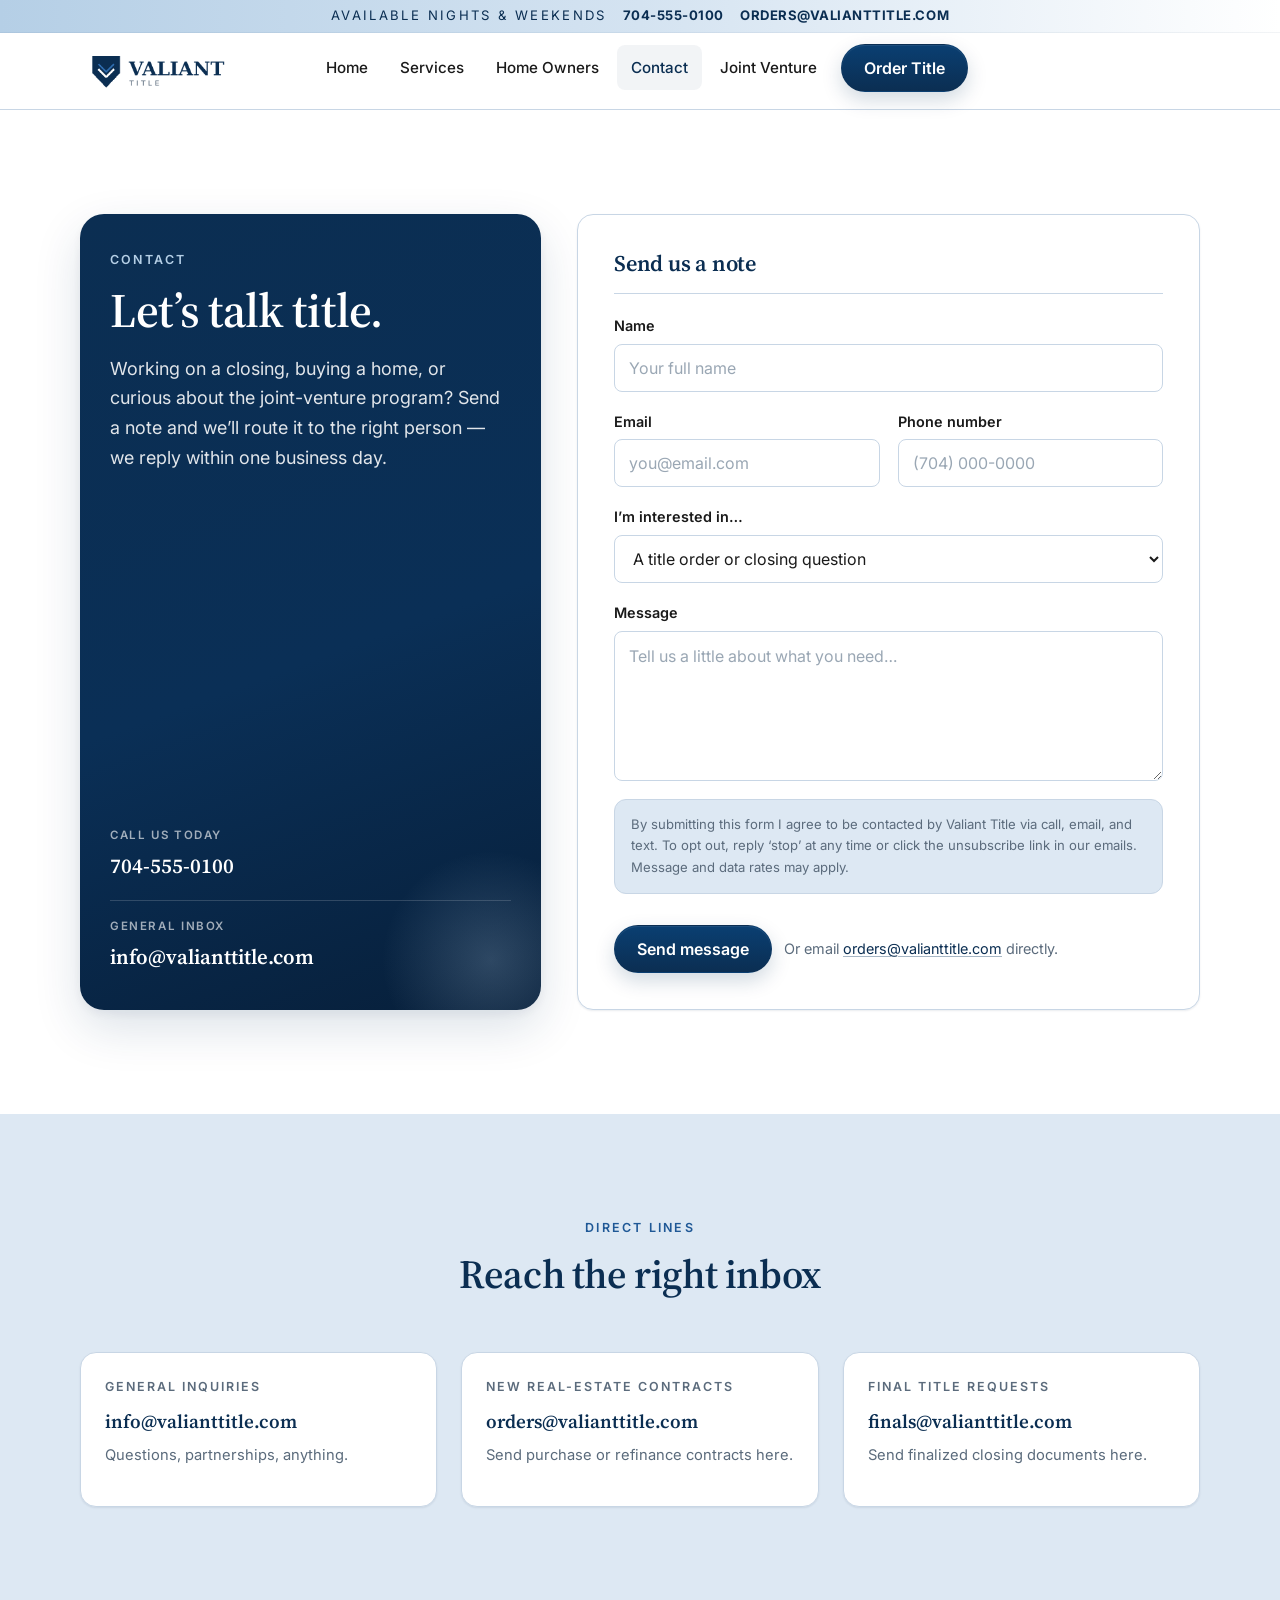
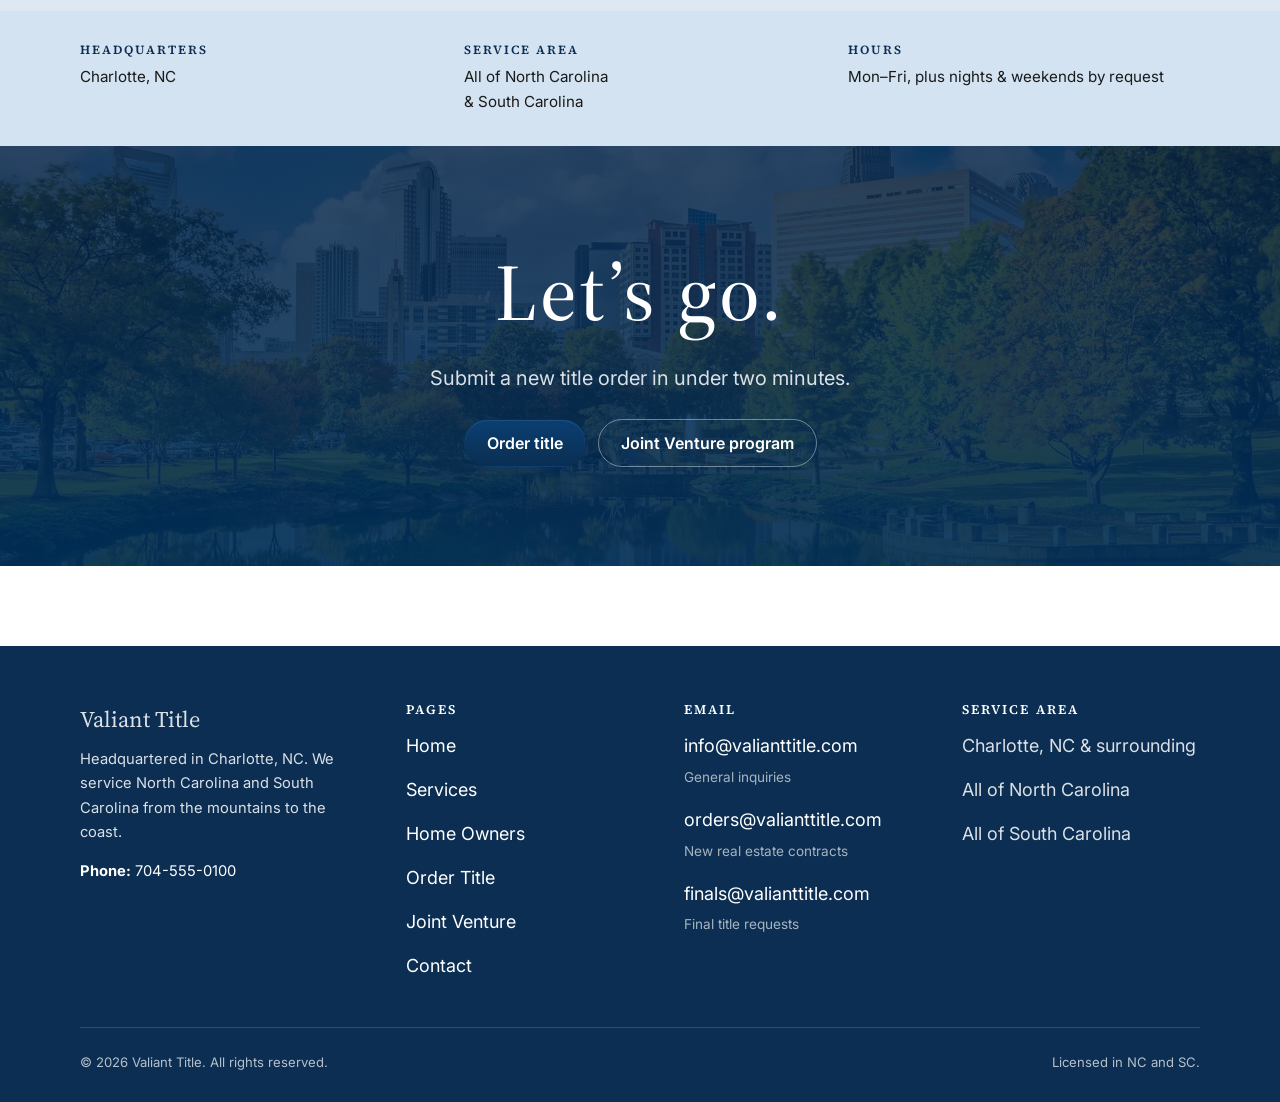
==== contact.html @ 5d611bf2 "Build Valiant Title website — Apple-aesthetic multi-page static site" ====
<!DOCTYPE html>
<html lang="en">
<head>
  <meta charset="UTF-8">
  <meta name="viewport" content="width=device-width, initial-scale=1, viewport-fit=cover">
  <title>Contact Valiant Title — Charlotte, NC | Title &amp; Closing</title>
  <meta name="description" content="Reach Valiant Title by phone or email. Serving Charlotte and all of North &amp; South Carolina. General inquiries, new real-estate contracts, final title requests — direct contacts for each.">
  <link rel="canonical" href="https://valianttitle.com/contact.html">

  <meta property="og:type" content="website">
  <meta property="og:title" content="Contact Valiant Title — Charlotte, NC">
  <meta property="og:description" content="Phone, email and service area for Valiant Title in NC and SC.">
  <meta property="og:url" content="https://valianttitle.com/contact.html">
  <meta property="og:image" content="https://valianttitle.com/assets/og-contact.jpg">
  <meta name="twitter:card" content="summary_large_image">

  <link rel="icon" href="assets/favicon.svg" type="image/svg+xml">
  <link rel="preconnect" href="https://fonts.googleapis.com">
  <link rel="preconnect" href="https://fonts.gstatic.com" crossorigin>
  <link href="https://fonts.googleapis.com/css2?family=Inter:wght@400;500;600;700&family=Source+Serif+Pro:wght@400;600;700&display=swap" rel="stylesheet">
  <link rel="stylesheet" href="styles.css">

  <script type="application/ld+json">
  {
    "@context": "https://schema.org",
    "@type": "LocalBusiness",
    "name": "Valiant Title",
    "url": "https://valianttitle.com/",
    "telephone": "+1-704-555-0100",
    "email": "info@valianttitle.com",
    "address": {
      "@type": "PostalAddress",
      "addressLocality": "Charlotte",
      "addressRegion": "NC",
      "addressCountry": "US"
    },
    "areaServed": ["North Carolina", "South Carolina"]
  }
  </script>
</head>
<body>

  <div class="top-band" role="region" aria-label="After-hours contact bar">
    <div class="container top-band__inner">
      <span>Available Nights &amp; Weekends</span>
      <a href="tel:+17045550100" aria-label="Call 704-555-0100">704-555-0100</a>
      <a href="mailto:orders@valianttitle.com" aria-label="Email orders inbox">orders@valianttitle.com</a>
    </div>
  </div>

  <header class="site-header">
    <div class="container site-header__inner">
      <a href="index.html" class="site-header__brand" aria-label="Valiant Title — Home"><img src="assets/valiant-logo.png" alt="Valiant Title" class="site-header__logo" width="320" height="80"></a>
      <nav class="nav" aria-label="Primary">
        <ul class="nav__list">
          <li><a class="nav__link" href="index.html">Home</a></li>
          <li><a class="nav__link" href="services.html">Services</a></li>
          <li><a class="nav__link" href="home-owners.html">Home Owners</a></li>
          <li><a class="nav__link" href="contact.html" aria-current="page">Contact</a></li>
          <li><a class="nav__link" href="https://www.jointventuretitleinsurance.com/" target="_blank" rel="noopener noreferrer">Joint Venture</a></li>
          <li class="nav__cta"><a class="btn btn--primary" href="order-title.html">Order Title</a></li>
        </ul>
      </nav>
      <button class="nav-toggle" aria-label="Open menu" aria-expanded="false" aria-controls="mobile-menu" data-nav-toggle>
        <span class="nav-toggle__bar" aria-hidden="true"></span>
      </button>
    </div>
    <div class="mobile-menu" id="mobile-menu" data-mobile-menu data-open="false" aria-hidden="true">
      <div class="container">
        <div class="mobile-menu__head">
          <a href="index.html" class="site-header__brand"><img src="assets/valiant-logo.png" alt="Valiant Title" class="site-header__logo" width="256" height="64"></a>
          <button class="mobile-menu__close" aria-label="Close menu" data-nav-close>×</button>
        </div>
        <ul class="mobile-menu__list">
          <li><a class="mobile-menu__link" href="index.html">Home</a></li>
          <li><a class="mobile-menu__link" href="services.html">Services</a></li>
          <li><a class="mobile-menu__link" href="home-owners.html">Home Owners</a></li>
          <li><a class="mobile-menu__link" href="contact.html" aria-current="page">Contact</a></li>
          <li><a class="mobile-menu__link" href="https://www.jointventuretitleinsurance.com/" target="_blank" rel="noopener noreferrer">Joint Venture</a></li>
        </ul>
        <a class="btn btn--primary btn--block mobile-menu__cta" href="order-title.html">Order Title</a>
        <div class="mobile-menu__contact">
          <p><strong>Call us today:</strong> <a href="tel:+17045550100">704-555-0100</a></p>
          <p><a href="mailto:info@valianttitle.com">info@valianttitle.com</a></p>
        </div>
      </div>
    </div>
  </header>

  <main>

    <!-- Contact lead: modern split — info panel + form -->
    <section class="section contact-lead" id="book">
      <div class="container">
        <div class="contact-grid">
          <aside class="contact-aside" data-reveal>
            <p class="eyebrow">Contact</p>
            <h1>Let&rsquo;s talk title.</h1>
            <p>Working on a closing, buying a home, or curious about the joint-venture program? Send a note and we&rsquo;ll route it to the right person &mdash; we reply within one business day.</p>
            <ul class="contact-quick">
              <li>
                <span>Call us today</span>
                <a href="tel:+17045550100">704-555-0100</a>
              </li>
              <li>
                <span>General inbox</span>
                <a href="mailto:info@valianttitle.com">info@valianttitle.com</a>
              </li>
            </ul>
          </aside>

          <div class="form-card" data-reveal data-reveal-delay="1">
            <h2 class="form-card__title">Send us a note</h2>
            <form class="form" action="mailto:orders@valianttitle.com" method="POST" enctype="text/plain" aria-label="Contact form">
              <div class="form-row form-row--full" style="grid-column: 1 / -1;">
                <label for="ct-name">Name</label>
                <input id="ct-name" name="Name" type="text" required autocomplete="name" placeholder="Your full name">
              </div>
              <div class="form-row">
                <label for="ct-email">Email</label>
                <input id="ct-email" name="Email" type="email" required autocomplete="email" placeholder="you@email.com">
              </div>
              <div class="form-row">
                <label for="ct-phone">Phone number</label>
                <input id="ct-phone" name="Phone Number" type="tel" autocomplete="tel" placeholder="(704) 000-0000">
              </div>
              <div class="form-row form-row--full" style="grid-column: 1 / -1;">
                <label for="ct-topic">I&rsquo;m interested in&hellip;</label>
                <select id="ct-topic" name="Topic">
                  <option>A title order or closing question</option>
                  <option>The Joint Venture program</option>
                  <option>Home owner / buyer question</option>
                  <option>Something else</option>
                </select>
              </div>
              <div class="form-row form-row--full" style="grid-column: 1 / -1;">
                <label for="ct-message">Message</label>
                <textarea id="ct-message" name="Message" rows="5" required placeholder="Tell us a little about what you need&hellip;"></textarea>
              </div>

              <p class="form-disclaimer" style="grid-column: 1 / -1;">
                By submitting this form I agree to be contacted by Valiant Title via call, email, and text. To opt out, reply &lsquo;stop&rsquo; at any time or click the unsubscribe link in our emails. Message and data rates may apply.
              </p>

              <div class="form-submit-row">
                <button type="submit" class="btn btn--primary">Send message</button>
                <span class="muted" style="font-size: 0.9rem;">Or email <a href="mailto:orders@valianttitle.com">orders@valianttitle.com</a> directly.</span>
              </div>
            </form>
          </div>
        </div>
      </div>
    </section>

    <!-- Reach the right inbox -->
    <section class="section section--soft">
      <div class="container">
        <div class="section-head" data-reveal>
          <p class="eyebrow">Direct lines</p>
          <h2>Reach the right inbox</h2>
        </div>
        <div class="contact-tiles" data-reveal data-reveal-delay="1">
          <div class="contact-tile">
            <p class="contact-tile__label">General inquiries</p>
            <p class="contact-tile__value"><a href="mailto:info@valianttitle.com">info@valianttitle.com</a></p>
            <p class="contact-tile__sub">Questions, partnerships, anything.</p>
          </div>
          <div class="contact-tile">
            <p class="contact-tile__label">New real-estate contracts</p>
            <p class="contact-tile__value"><a href="mailto:orders@valianttitle.com">orders@valianttitle.com</a></p>
            <p class="contact-tile__sub">Send purchase or refinance contracts here.</p>
          </div>
          <div class="contact-tile">
            <p class="contact-tile__label">Final title requests</p>
            <p class="contact-tile__value"><a href="mailto:finals@valianttitle.com">finals@valianttitle.com</a></p>
            <p class="contact-tile__sub">Send finalized closing documents here.</p>
          </div>
        </div>
      </div>
    </section>

    <!-- Service area band -->
    <section class="address-band">
      <div class="container">
        <div class="address-band__grid" data-reveal>
          <div class="address-tile">
            <h3>Headquarters</h3>
            <address>Charlotte, NC</address>
          </div>
          <div class="address-tile">
            <h3>Service area</h3>
            <address>All of North Carolina<br>&amp; South Carolina</address>
          </div>
          <div class="address-tile">
            <h3>Hours</h3>
            <address>Mon–Fri, plus nights &amp; weekends by request</address>
          </div>
        </div>
      </div>
    </section>

    <!-- Order Title CTA strip -->
    <section class="cta-strip" aria-label="Ready to order title">
      <img class="cta-strip__bg" src="assets/charlotte.webp" alt="" aria-hidden="true" loading="lazy" width="1800" height="600" style="object-position: center 60%;">
      <div class="cta-strip__inner">
        <h2 class="cta-strip__title">Let&rsquo;s go.</h2>
        <p class="lead" style="margin: 0 auto 24px; color: #fff;">Submit a new title order in under two minutes.</p>
        <div class="btn-row" style="justify-content: center;">
          <a class="btn btn--primary" href="order-title.html">Order title</a>
          <a class="btn btn--ghost" href="https://www.jointventuretitleinsurance.com/" target="_blank" rel="noopener noreferrer">Joint Venture program</a>
        </div>
      </div>
    </section>

  </main>

  <footer class="site-footer">
    <div class="container">
      <div class="site-footer__grid">
        <div>
          <p class="site-footer__brand">Valiant Title</p>
          <p style="font-size: 0.92rem;">Headquartered in Charlotte, NC. We service North Carolina and South Carolina from the mountains to the coast.</p>
          <p style="font-size: 0.92rem;"><strong style="color:#fff;">Phone:</strong> <a href="tel:+17045550100">704-555-0100</a></p>
        </div>
        <div>
          <h3 class="site-footer__head">Pages</h3>
          <ul>
            <li><a href="index.html">Home</a></li>
            <li><a href="services.html">Services</a></li>
            <li><a href="home-owners.html">Home Owners</a></li>
            <li><a href="order-title.html">Order Title</a></li>
            <li><a href="https://www.jointventuretitleinsurance.com/" target="_blank" rel="noopener noreferrer">Joint Venture</a></li>
            <li><a href="contact.html">Contact</a></li>
          </ul>
        </div>
        <div>
          <h3 class="site-footer__head">Email</h3>
          <ul>
            <li><a href="mailto:info@valianttitle.com">info@valianttitle.com</a><br><span style="opacity:.75; font-size: 0.85rem;">General inquiries</span></li>
            <li><a href="mailto:orders@valianttitle.com">orders@valianttitle.com</a><br><span style="opacity:.75; font-size: 0.85rem;">New real estate contracts</span></li>
            <li><a href="mailto:finals@valianttitle.com">finals@valianttitle.com</a><br><span style="opacity:.75; font-size: 0.85rem;">Final title requests</span></li>
          </ul>
        </div>
        <div>
          <h3 class="site-footer__head">Service Area</h3>
          <ul>
            <li>Charlotte, NC &amp; surrounding</li>
            <li>All of North Carolina</li>
            <li>All of South Carolina</li>
          </ul>
        </div>
      </div>
      <div class="site-footer__bottom">
        <span>© <span id="year"></span> Valiant Title. All rights reserved.</span>
        <span>Licensed in NC and SC.</span>
      </div>
    </div>
  </footer>

  <script src="main.js" defer></script>
</body>
</html>
---- styles.css ----
/* =========================================================================
   Valiant Title — Stylesheet
   Mobile-first. Single source of brand tokens. No hardcoded brand hex
   anywhere except :root. No remote @import.
   ========================================================================= */

:root {
  /* Brand palette — deep navy + sky. Swap these to match the Valiant logo. */
  --brand-primary:    #0B2E52;  /* deep navy */
  --brand-primary-700:#071f3a;
  --brand-primary-50: #e8eef5;
  --brand-secondary:  #B5CFE6;  /* soft sky */
  --brand-secondary-200:#d4e3f1;
  --brand-accent:     #2f6db0;  /* royal-blue accent for CTAs */
  --brand-accent-700: #1f5896;
  --brand-ink:        #1a1a1a;
  --brand-muted:      #5b6b7c;
  --brand-bg:         #ffffff;
  --brand-bg-soft:    #dde8f3;  /* deeper pale navy section bg */
  --brand-bg-tint:    #eaf0f7;  /* pale navy tint */
  --brand-border:     #c8d6e5;  /* cool gray-blue */
  --brand-success:    #2e7d4f;
  --brand-danger:     #b1392a;

  --shadow-sm: 0 1px 2px rgba(0,48,91,.06), 0 1px 3px rgba(0,48,91,.04);
  --shadow-md: 0 6px 18px rgba(0,48,91,.08), 0 2px 6px rgba(0,48,91,.04);
  --shadow-lg: 0 18px 48px rgba(0,48,91,.14), 0 4px 12px rgba(0,48,91,.06);

  --radius-sm: 8px;
  --radius:    12px;
  --radius-lg: 16px;
  --radius-xl: 24px;

  --font-serif: "Source Serif Pro", "Source Serif 4", Georgia, "Times New Roman", serif;
  --font-sans:  "Inter", system-ui, -apple-system, "Segoe UI", Roboto, "Helvetica Neue", Arial, sans-serif;

  --header-h: 64px;
}

@media (min-width: 1100px) {
  :root { --header-h: 76px; }
}

/* ---------- Reset / base ---------- */

*,
*::before,
*::after { box-sizing: border-box; }

html {
  -webkit-text-size-adjust: 100%;
  scroll-behavior: smooth;
}

body {
  margin: 0;
  font-family: var(--font-sans);
  font-size: clamp(1rem, 0.5vw + 0.95rem, 1.125rem);
  line-height: 1.65;
  color: var(--brand-ink);
  background: var(--brand-bg);
  overflow-wrap: anywhere;
  -webkit-font-smoothing: antialiased;
}

img,
svg,
video { display: block; max-width: 100%; height: auto; }

a {
  color: var(--brand-primary);
  text-decoration-color: rgba(0, 48, 91, 0.35);
  text-underline-offset: 2px;
  transition: color .15s ease, text-decoration-color .15s ease;
}
a:hover { text-decoration-color: var(--brand-primary); }

h1, h2, h3, h4 {
  font-family: var(--font-serif);
  font-weight: 600;
  color: var(--brand-primary);
  line-height: 1.15;
  letter-spacing: -0.01em;
  margin: 0 0 .5em;
}
h1 { font-size: clamp(2rem, 5vw + 1rem, 3.75rem); letter-spacing: -0.02em; }
h2 { font-size: clamp(1.625rem, 3vw + 0.75rem, 2.5rem); }
h3 { font-size: clamp(1.25rem, 1.5vw + 0.85rem, 1.625rem); }
h4 { font-size: clamp(1.05rem, 0.5vw + 0.95rem, 1.25rem); font-weight: 600; }

p { margin: 0 0 1em; }
ul, ol { margin: 0 0 1em; padding-left: 1.25em; }
li { margin-bottom: .35em; }

::selection { background: var(--brand-primary); color: #fff; }

/* Scroll anchor offset for sticky header */
section[id],
[id]:not(body) {
  scroll-margin-top: calc(var(--header-h) + 12px);
}

/* ---------- Layout primitives ---------- */

.container {
  width: 100%;
  max-width: 1200px;
  margin-inline: auto;
  padding-inline: 20px;
}

@media (min-width: 768px)  { .container { padding-inline: 32px; } }
@media (min-width: 1100px) { .container { padding-inline: 40px; } }

.section { padding-block: 56px; }
@media (min-width: 768px)  { .section { padding-block: 80px; } }
@media (min-width: 1100px) { .section { padding-block: 104px; } }

.section--soft  { background: var(--brand-bg-soft); }
.section--tint  { background: var(--brand-bg-tint); }
.section--navy  { background: var(--brand-primary); color: #fff; }
.section--navy h1,
.section--navy h2,
.section--navy h3 { color: #fff; }
.section--navy a  { color: #fff; }

.eyebrow {
  font-family: var(--font-sans);
  font-size: 0.78rem;
  font-weight: 600;
  letter-spacing: 0.18em;
  text-transform: uppercase;
  color: var(--brand-accent-700);
  margin-bottom: 12px;
}

.lead {
  font-size: clamp(1.1rem, 0.5vw + 1rem, 1.25rem);
  color: var(--brand-muted);
  max-width: 60ch;
}

.muted { color: var(--brand-muted); }
.center { text-align: center; }
.center .lead { margin-inline: auto; }

/* ---------- Buttons ---------- */

.btn {
  display: inline-flex;
  align-items: center;
  justify-content: center;
  gap: 8px;
  min-height: 48px;        /* tap target */
  padding: 12px 22px;
  border-radius: 999px;
  font-family: var(--font-sans);
  font-weight: 600;
  font-size: 1rem;
  line-height: 1;
  text-decoration: none;
  cursor: pointer;
  border: 1px solid transparent;
  transition: transform .15s ease, background .15s ease, color .15s ease, border-color .15s ease, box-shadow .15s ease;
}
.btn:focus-visible {
  outline: 3px solid rgba(0, 48, 91, 0.25);
  outline-offset: 2px;
}
.btn:hover { transform: translateY(-1px); }

.btn--primary {
  background: var(--brand-primary);
  color: #fff;
}
.btn--primary:hover { background: var(--brand-primary-700); }

.btn--ghost {
  background: transparent;
  color: var(--brand-primary);
  border-color: rgba(0, 48, 91, 0.25);
}
.btn--ghost:hover { border-color: var(--brand-primary); background: rgba(0,48,91,.04); }

.btn--accent {
  background: var(--brand-accent);
  color: #fff;
}
.btn--accent:hover { background: var(--brand-accent-700); color: #fff; }

.btn--white {
  background: #fff;
  color: var(--brand-primary);
}
.btn--white:hover { background: var(--brand-secondary-200); }

.btn--block { width: 100%; }
@media (min-width: 768px) { .btn--block-sm { width: auto; } }

.btn-row {
  display: flex;
  flex-wrap: wrap;
  gap: 12px;
}
.btn-row .btn { width: 100%; }
@media (min-width: 480px) {
  .btn-row .btn { width: auto; }
}

/* ---------- Top phone band (sky gradient) ---------- */

.top-band {
  background: linear-gradient(90deg, var(--brand-secondary) 0%, var(--brand-secondary-200) 50%, #fff 100%);
  border-bottom: 1px solid rgba(0,48,91,.05);
  font-size: 0.82rem;
  letter-spacing: 0.18em;
  text-transform: uppercase;
  color: var(--brand-primary);
}
.top-band__inner {
  display: flex;
  align-items: center;
  justify-content: center;
  gap: 16px;
  height: 32px;
  text-align: center;
  flex-wrap: wrap;
}
.top-band a {
  color: var(--brand-primary);
  font-weight: 700;
  text-decoration: none;
  letter-spacing: 0.04em;
}
.top-band a:hover { text-decoration: underline; }

/* Phone band — secondary nights & weekends row used on Home below hero */
.phone-band {
  background: var(--brand-primary-50);
  border-block: 1px solid rgba(0,48,91,.08);
}
.phone-band__inner {
  display: flex;
  align-items: center;
  justify-content: center;
  gap: 8px 28px;
  flex-wrap: wrap;
  padding: 14px 16px;
  font-size: 0.88rem;
  color: var(--brand-primary);
  letter-spacing: 0.12em;
  text-transform: uppercase;
  font-weight: 600;
  text-align: center;
}
.phone-band a { color: var(--brand-primary); text-decoration: none; }
.phone-band a:hover { text-decoration: underline; }
.phone-band span { color: var(--brand-muted); font-weight: 500; }

/* ---------- Header / Nav ---------- */

.site-header {
  position: sticky;
  top: 0;
  z-index: 50;
  background: rgba(255,255,255,0.85);
  backdrop-filter: saturate(140%) blur(10px);
  -webkit-backdrop-filter: saturate(140%) blur(10px);
  border-bottom: 1px solid var(--brand-border);
}

.site-header__inner {
  display: flex;
  align-items: center;
  justify-content: space-between;
  gap: 12px;
  height: var(--header-h);
}

.site-header__brand {
  display: inline-flex;
  align-items: center;
  gap: 10px;
  text-decoration: none;
  color: var(--brand-primary);
  font-family: var(--font-serif);
  font-weight: 700;
  font-size: 1.3rem;
  letter-spacing: 0.02em;
  min-height: 44px;
  line-height: 1;
}
@media (min-width: 768px) {
  .site-header__brand { font-size: 1.75rem; }
}
@media (min-width: 1100px) {
  .site-header__brand { font-size: 2rem; }
}
.site-header__brand img,
.site-header__brand svg { height: 44px; width: auto; }
@media (min-width: 768px) {
  .site-header__brand img,
  .site-header__brand svg { height: 52px; }
}
.site-header__logo { display: block; height: 44px; width: auto; }
@media (min-width: 768px) { .site-header__logo { height: 52px; } }
.site-header__brand-name { line-height: 1; }
.site-header__brand-name small {
  display: block;
  font-family: var(--font-sans);
  font-weight: 500;
  font-size: 0.65rem;
  letter-spacing: 0.18em;
  color: var(--brand-muted);
  text-transform: uppercase;
  margin-top: 2px;
}

.nav {
  display: none;
}
.nav__list {
  list-style: none;
  margin: 0;
  padding: 0;
  display: flex;
  gap: 4px;
  align-items: center;
}
.nav__link {
  display: inline-flex;
  align-items: center;
  min-height: 44px;
  padding: 10px 14px;
  font-size: 0.95rem;
  font-weight: 500;
  color: var(--brand-ink);
  text-decoration: none;
  border-radius: var(--radius-sm);
}
.nav__link:hover,
.nav__link[aria-current="page"] {
  color: var(--brand-primary);
  background: rgba(0,48,91,.05);
}

.nav__cta { margin-left: 6px; }

@media (min-width: 1024px) {
  .nav { display: block; }
  .nav-toggle { display: none; }
}

/* Hamburger */
.nav-toggle {
  display: inline-flex;
  align-items: center;
  justify-content: center;
  width: 44px;
  height: 44px;
  border: 1px solid var(--brand-border);
  background: #fff;
  border-radius: var(--radius-sm);
  cursor: pointer;
}
.nav-toggle:focus-visible {
  outline: 3px solid rgba(0,48,91,.25);
  outline-offset: 2px;
}
.nav-toggle__bar {
  position: relative;
  width: 18px;
  height: 2px;
  background: var(--brand-primary);
  border-radius: 2px;
  display: block;
}
.nav-toggle__bar::before,
.nav-toggle__bar::after {
  content: "";
  position: absolute;
  left: 0;
  width: 18px;
  height: 2px;
  background: var(--brand-primary);
  border-radius: 2px;
}
.nav-toggle__bar::before { top: -6px; }
.nav-toggle__bar::after  { top:  6px; }

/* Mobile overlay menu */
.mobile-menu {
  position: fixed;
  inset: 0;
  background: #fff;
  z-index: 60;
  display: flex;
  flex-direction: column;
  padding: 20px;
  transform: translateY(-12px);
  opacity: 0;
  pointer-events: none;
  transition: opacity .2s ease, transform .2s ease;
  overflow-y: auto;
}
.mobile-menu[data-open="true"] {
  opacity: 1;
  transform: translateY(0);
  pointer-events: auto;
}
.mobile-menu__head {
  display: flex;
  align-items: center;
  justify-content: space-between;
  margin-bottom: 24px;
  height: var(--header-h);
}
.mobile-menu__close {
  width: 44px;
  height: 44px;
  border: 1px solid var(--brand-border);
  background: #fff;
  border-radius: var(--radius-sm);
  cursor: pointer;
  font-size: 22px;
  line-height: 1;
  color: var(--brand-primary);
}
.mobile-menu__list {
  list-style: none;
  margin: 0;
  padding: 0;
  display: flex;
  flex-direction: column;
  gap: 4px;
}
.mobile-menu__link {
  display: flex;
  align-items: center;
  min-height: 56px;
  padding: 14px 12px;
  font-family: var(--font-serif);
  font-size: 1.5rem;
  color: var(--brand-primary);
  text-decoration: none;
  border-bottom: 1px solid var(--brand-border);
}
.mobile-menu__cta {
  margin-top: 24px;
}
.mobile-menu__contact {
  margin-top: auto;
  padding-top: 24px;
  font-size: 0.95rem;
  color: var(--brand-muted);
}
.mobile-menu__contact a { color: var(--brand-primary); font-weight: 500; }

@media (min-width: 1024px) {
  .mobile-menu { display: none; }
}

/* ---------- Hero ---------- */

.hero {
  position: relative;
  padding: 56px 0 40px;
  background: linear-gradient(180deg, var(--brand-bg-tint) 0%, #fff 100%);
}
@media (min-width: 768px)  { .hero { padding: 88px 0 64px; } }
@media (min-width: 1100px) { .hero { padding: 112px 0 88px; } }

.hero__grid {
  display: grid;
  grid-template-columns: 1fr;
  gap: 32px;
  align-items: center;
}
@media (min-width: 1024px) {
  .hero__grid {
    grid-template-columns: 1.05fr 0.95fr;
    gap: 56px;
  }
}

.hero__art {
  position: relative;
  border-radius: var(--radius-lg);
  overflow: hidden;
  box-shadow: var(--shadow-md);
  aspect-ratio: 16 / 9;
  background: linear-gradient(135deg, var(--brand-primary) 0%, #1a4a7a 100%);
}

.hero__art img,
.hero__art video,
.hero__art .image-placeholder {
  width: 100%;
  height: 100%;
  object-fit: cover;
}

.hero__title { margin-bottom: 16px; }
.hero__sub {
  font-size: clamp(1.05rem, 0.5vw + 1rem, 1.25rem);
  color: var(--brand-muted);
  max-width: 56ch;
  margin-bottom: 28px;
}

.hero__meta {
  display: flex;
  flex-wrap: wrap;
  gap: 8px 24px;
  margin-top: 28px;
  font-size: 0.9rem;
  color: var(--brand-muted);
}
.hero__meta strong { color: var(--brand-ink); font-weight: 600; }

/* Hero variants */

.hero--image {
  padding: 0;
  background: none;
}
.hero--image .hero__media {
  position: relative;
  width: 100%;
  aspect-ratio: 21 / 9;
  min-height: 260px;
  max-height: 55vh;
  background: var(--brand-primary);
  overflow: hidden;
}
@media (min-width: 768px) { .hero--image .hero__media { aspect-ratio: 21 / 8; min-height: 320px; max-height: 60vh; } }
@media (min-width: 1100px) { .hero--image .hero__media { aspect-ratio: 21 / 7.5; min-height: 380px; max-height: 64vh; } }
.hero--image .hero__media img,
.hero--image .hero__media .image-placeholder {
  position: absolute;
  inset: 0;
  width: 100%;
  height: 100%;
  object-fit: cover;
  border-radius: 0;
}
.hero--image .hero__media::after {
  content: "";
  position: absolute;
  inset: 0;
  background: linear-gradient(180deg, rgba(0,48,91,0.20) 0%, rgba(0,48,91,0.50) 100%);
}
.hero--image .hero__overlay {
  position: relative;
  z-index: 2;
  display: grid;
  grid-template-columns: 1fr;
  gap: 16px;
  padding: 32px 0;
}
@media (min-width: 900px) {
  .hero--image .hero__overlay { grid-template-columns: 1fr 1fr; gap: 24px; padding: 56px 0; }
}
.hero-card {
  background: var(--brand-primary);
  color: #fff;
  border-radius: var(--radius-lg);
  padding: 28px 24px;
  box-shadow: var(--shadow-lg);
  border: 1px solid rgba(255,255,255,.12);
}
.hero-card--soft {
  background: rgba(0,48,91,0.85);
  backdrop-filter: blur(6px);
  -webkit-backdrop-filter: blur(6px);
}
.hero-card h1, .hero-card h2, .hero-card h3 { color: #fff; }
.hero-card .eyebrow { color: var(--brand-secondary); }
.hero-card p { color: rgba(255,255,255,0.9); }
.hero-card ul { padding-left: 1.1em; color: rgba(255,255,255,0.92); }
.hero-card ul li::marker { color: var(--brand-secondary); }
.hero-card .btn--white { width: 100%; }
@media (min-width: 480px) { .hero-card .btn--white { width: auto; } }

/* ---------- Cards ---------- */

.card {
  background: #fff;
  border: 1px solid var(--brand-border);
  border-radius: var(--radius-lg);
  padding: 24px;
  box-shadow: var(--shadow-sm);
  transition: transform .15s ease, box-shadow .15s ease, border-color .15s ease;
}
.card:hover { box-shadow: var(--shadow-md); border-color: var(--brand-secondary); }
.card__icon {
  display: inline-flex;
  align-items: center;
  justify-content: center;
  width: 48px;
  height: 48px;
  background: var(--brand-primary-50);
  color: var(--brand-primary);
  border-radius: var(--radius);
  margin-bottom: 16px;
}
.card__icon svg { width: 26px; height: 26px; }
.card__title {
  font-size: 1.2rem;
  margin-bottom: 8px;
}
.card__body {
  font-size: 0.95rem;
  color: var(--brand-muted);
  margin-bottom: 16px;
}
.card__cta {
  display: inline-flex;
  align-items: center;
  gap: 6px;
  font-weight: 600;
  font-size: 0.95rem;
  color: var(--brand-primary);
  text-decoration: none;
  min-height: 44px;
}
.card__cta:hover { color: var(--brand-primary-700); }
.card__cta::after {
  content: "→";
  transition: transform .15s ease;
}
.card__cta:hover::after { transform: translateX(3px); }

/* ---------- Card grid ---------- */

.grid {
  display: grid;
  grid-template-columns: 1fr;
  gap: 16px;
}
@media (min-width: 480px)  { .grid { grid-template-columns: repeat(2, 1fr); gap: 18px; } }
@media (min-width: 900px)  { .grid--3 { grid-template-columns: repeat(3, 1fr); gap: 24px; } }
@media (min-width: 900px)  { .grid--4 { grid-template-columns: repeat(4, 1fr); gap: 24px; } }
@media (min-width: 1100px) { .grid    { gap: 28px; } }

.section-head {
  max-width: 60ch;
  margin: 0 auto 40px;
  text-align: center;
}
@media (min-width: 768px) { .section-head { margin-bottom: 56px; } }

/* ---------- Trust list ---------- */

.trust-list {
  list-style: none;
  margin: 0;
  padding: 0;
  display: grid;
  grid-template-columns: 1fr;
  gap: 12px;
}
@media (min-width: 600px) { .trust-list { grid-template-columns: 1fr 1fr; gap: 14px; } }
@media (min-width: 900px) { .trust-list { grid-template-columns: 1fr 1fr; gap: 16px; } }

.trust-list li {
  display: flex;
  align-items: flex-start;
  gap: 12px;
  padding: 14px 16px;
  background: #fff;
  border: 1px solid var(--brand-border);
  border-radius: var(--radius);
  font-weight: 500;
  margin-bottom: 0;
}
.trust-list li::before {
  content: "";
  flex-shrink: 0;
  width: 22px;
  height: 22px;
  background: var(--brand-primary);
  -webkit-mask: url("data:image/svg+xml;utf8,<svg xmlns='http://www.w3.org/2000/svg' viewBox='0 0 24 24' fill='none' stroke='white' stroke-width='3' stroke-linecap='round' stroke-linejoin='round'><polyline points='4 12 10 18 20 7'/></svg>") center / contain no-repeat;
          mask: url("data:image/svg+xml;utf8,<svg xmlns='http://www.w3.org/2000/svg' viewBox='0 0 24 24' fill='none' stroke='white' stroke-width='3' stroke-linecap='round' stroke-linejoin='round'><polyline points='4 12 10 18 20 7'/></svg>") center / contain no-repeat;
  margin-top: 2px;
}

/* ---------- Service grid (3x3 white-on-navy) ---------- */

.service-grid-section {
  background: linear-gradient(135deg, var(--brand-primary) 0%, #1a4a7a 60%, var(--brand-primary-700) 100%);
  color: #fff;
}
.service-grid-section h2,
.service-grid-section .eyebrow,
.service-grid-section p { color: #fff; }
.service-grid-section .eyebrow { color: var(--brand-secondary); }

.service-grid {
  display: grid;
  grid-template-columns: repeat(2, 1fr);
  gap: 12px;
}
@media (min-width: 600px)  { .service-grid { grid-template-columns: repeat(3, 1fr); gap: 14px; } }
@media (min-width: 900px)  { .service-grid { grid-template-columns: repeat(3, 1fr); gap: 18px; } }

.service-tile {
  display: flex;
  flex-direction: column;
  align-items: center;
  justify-content: center;
  text-align: center;
  gap: 10px;
  background: rgba(255,255,255,0.04);
  border: 1px solid rgba(255,255,255,0.18);
  color: #fff;
  text-decoration: none;
  border-radius: var(--radius);
  padding: 22px 14px;
  min-height: 140px;
  font-size: 0.78rem;
  font-weight: 600;
  letter-spacing: 0.16em;
  text-transform: uppercase;
  transition: background .15s ease, transform .15s ease, border-color .15s ease;
}
.service-tile:hover {
  background: rgba(255,255,255,0.10);
  border-color: var(--brand-secondary);
  transform: translateY(-2px);
}
.service-tile svg {
  width: 56px;
  height: 56px;
  stroke: #fff;
  stroke-width: 1.5;
  fill: none;
  stroke-linecap: round;
  stroke-linejoin: round;
}

/* ---------- Underwriter logo strip ---------- */

.underwriters {
  background: #fff;
  border: 1px solid var(--brand-border);
  border-radius: var(--radius-lg);
  padding: 28px 20px;
  display: grid;
  grid-template-columns: repeat(2, 1fr);
  gap: 28px 20px;
  align-items: center;
  justify-items: center;
}
@media (min-width: 768px) {
  .underwriters {
    grid-template-columns: repeat(4, 1fr);
    padding: 36px 28px;
    gap: 32px;
  }
}
.underwriters img {
  max-height: 56px;
  width: auto;
  max-width: 100%;
  filter: grayscale(0.2);
  opacity: .92;
  transition: filter .15s ease, opacity .15s ease;
}
.underwriters img:hover { filter: none; opacity: 1; }

/* ---------- Forms ---------- */

.form-card {
  background: #fff;
  border: 1px solid var(--brand-border);
  border-radius: var(--radius-lg);
  padding: 24px;
  box-shadow: var(--shadow-sm);
}
@media (min-width: 768px) { .form-card { padding: 36px; } }

.form {
  display: grid;
  grid-template-columns: 1fr;
  gap: 16px;
}
@media (min-width: 768px) { .form { grid-template-columns: 1fr 1fr; gap: 18px; } }

.form fieldset {
  border: none;
  margin: 0;
  padding: 0;
  grid-column: 1 / -1;
}
.form legend {
  font-family: var(--font-serif);
  font-size: 1.15rem;
  font-weight: 600;
  color: var(--brand-primary);
  margin-bottom: 12px;
  padding: 0;
}
.form fieldset .form-fields {
  display: grid;
  grid-template-columns: 1fr;
  gap: 16px;
}
@media (min-width: 768px) {
  .form fieldset .form-fields { grid-template-columns: 1fr 1fr; gap: 18px; }
}

.form-row,
.form-row--full { display: flex; flex-direction: column; gap: 6px; }
.form-row--full { grid-column: 1 / -1; }

.form-row label,
.form-row--full label {
  font-size: 0.9rem;
  font-weight: 600;
  color: var(--brand-ink);
}
.form-row input,
.form-row select,
.form-row textarea,
.form-row--full input,
.form-row--full select,
.form-row--full textarea {
  width: 100%;
  min-height: 48px;
  padding: 12px 14px;
  font-family: var(--font-sans);
  font-size: 1rem;
  color: var(--brand-ink);
  background: #fff;
  border: 1px solid var(--brand-border);
  border-radius: var(--radius-sm);
  transition: border-color .15s ease, box-shadow .15s ease;
}
.form-row textarea,
.form-row--full textarea {
  min-height: 140px;
  resize: vertical;
  line-height: 1.55;
}
.form-row input:focus,
.form-row select:focus,
.form-row textarea:focus,
.form-row--full input:focus,
.form-row--full select:focus,
.form-row--full textarea:focus {
  outline: none;
  border-color: var(--brand-primary);
  box-shadow: 0 0 0 3px rgba(0, 48, 91, 0.15);
}
.form-row .hint,
.form-row--full .hint {
  font-size: 0.82rem;
  color: var(--brand-muted);
}

.form-disclaimer {
  grid-column: 1 / -1;
  font-size: 0.82rem;
  color: var(--brand-muted);
  background: var(--brand-bg-soft);
  border: 1px solid var(--brand-border);
  border-radius: var(--radius);
  padding: 14px 16px;
}

.form-submit-row {
  grid-column: 1 / -1;
  display: flex;
  flex-direction: column;
  gap: 12px;
  align-items: stretch;
}
@media (min-width: 768px) {
  .form-submit-row { flex-direction: row; align-items: center; }
  .form-submit-row .btn { width: auto; }
}

.form-note {
  grid-column: 1 / -1;
  font-size: 0.85rem;
  color: var(--brand-muted);
  border-left: 3px solid var(--brand-secondary);
  background: var(--brand-bg-tint);
  padding: 10px 14px;
  border-radius: 6px;
}

/* ---------- Tables-as-cards (services) ---------- */

.split {
  display: grid;
  grid-template-columns: 1fr;
  gap: 24px;
  align-items: start;
}
@media (min-width: 900px) {
  .split { grid-template-columns: 1fr 1fr; gap: 40px; }
}
.split--lead { grid-template-columns: 1fr; }
@media (min-width: 900px) { .split--lead { grid-template-columns: 0.95fr 1.05fr; } }

/* ---------- Accordion (Home Owners FAQ) ---------- */

.accordion { display: flex; flex-direction: column; gap: 12px; }
.accordion details {
  background: #fff;
  border: 1px solid var(--brand-border);
  border-radius: var(--radius);
  padding: 0;
  box-shadow: var(--shadow-sm);
  overflow: hidden;
}
.accordion summary {
  cursor: pointer;
  list-style: none;
  padding: 18px 56px 18px 22px;
  font-family: var(--font-serif);
  font-weight: 600;
  font-size: 1.08rem;
  color: var(--brand-primary);
  position: relative;
  min-height: 56px;
  display: flex;
  align-items: center;
}
.accordion summary::-webkit-details-marker { display: none; }
.accordion summary::after {
  content: "";
  position: absolute;
  right: 22px;
  top: 50%;
  width: 14px;
  height: 14px;
  border-right: 2px solid var(--brand-primary);
  border-bottom: 2px solid var(--brand-primary);
  transform: translateY(-65%) rotate(45deg);
  transition: transform .2s ease;
}
.accordion details[open] summary::after {
  transform: translateY(-25%) rotate(-135deg);
}
.accordion .accordion__body {
  padding: 0 22px 22px;
}
.accordion .accordion__body p:last-child { margin-bottom: 0; }
.accordion .accordion__body ul { padding-left: 1.2em; }

/* ---------- JV-page conversion blocks ---------- */

.jv-hero-card {
  margin-top: 32px;
  background: #fff;
  border: 1px solid var(--brand-border);
  border-left: 4px solid var(--brand-accent);
  border-radius: var(--radius-lg);
  padding: 22px;
  box-shadow: var(--shadow-md);
}
.jv-hero-card h3 { color: var(--brand-primary); }
.jv-hero-card p:last-child { margin-bottom: 0; }

.respa-conditions {
  display: grid;
  grid-template-columns: 1fr;
  gap: 18px;
  list-style: none;
  margin: 0;
  padding: 0;
}
@media (min-width: 900px) { .respa-conditions { grid-template-columns: repeat(3, 1fr); gap: 24px; } }

.respa-conditions > li {
  background: #fff;
  border: 1px solid rgba(255,255,255,0.1);
  border-radius: var(--radius-lg);
  padding: 36px 28px;
  text-align: center;
  margin-bottom: 0;
  display: flex;
  flex-direction: column;
  align-items: center;
  box-shadow: 0 8px 30px rgba(0,0,0,0.15);
}
.respa-condition__num {
  display: inline-flex;
  align-items: center;
  justify-content: center;
  width: 56px;
  height: 56px;
  min-width: 56px;
  background: var(--brand-primary);
  color: #fff;
  font-family: var(--font-serif);
  font-size: 1.6rem;
  font-weight: 700;
  border-radius: 999px;
  margin: 0 auto 22px;
  box-shadow: 0 4px 12px rgba(0, 48, 91, 0.4);
}
.respa-condition__text {
  font-size: 0.92rem;
  font-weight: 600;
  color: var(--brand-ink);
  line-height: 1.6;
  letter-spacing: 0.04em;
  margin: 0;
  text-transform: uppercase;
}

/* ---------- Affiliated partners SEO accordion ---------- */

.affiliated-details {
  background: #fff;
  border: 1px solid var(--brand-border);
  border-radius: var(--radius-lg);
  margin-top: 32px;
  overflow: hidden;
  box-shadow: var(--shadow-sm);
}
.affiliated-details summary {
  cursor: pointer;
  list-style: none;
  padding: 22px 24px;
  font-family: var(--font-serif);
  font-weight: 600;
  font-size: 1.1rem;
  color: var(--brand-primary);
  position: relative;
  min-height: 64px;
  display: flex;
  align-items: center;
  justify-content: space-between;
  gap: 16px;
}
.affiliated-details summary::-webkit-details-marker { display: none; }
.affiliated-details summary::after {
  content: "";
  flex-shrink: 0;
  width: 14px;
  height: 14px;
  border-right: 2px solid var(--brand-primary);
  border-bottom: 2px solid var(--brand-primary);
  transform: rotate(45deg);
  transition: transform .2s ease;
  margin-top: -4px;
}
.affiliated-details[open] summary::after { transform: rotate(-135deg); margin-top: 4px; }
.affiliated-details summary span {
  font-size: 0.85rem;
  font-weight: 500;
  color: var(--brand-muted);
  font-family: var(--font-sans);
  margin-left: 8px;
}
.affiliated-details .affiliated-details__body {
  padding: 0 24px 28px;
}
.affiliated-details .affiliated-details__body > p {
  font-size: 0.9rem;
  color: var(--brand-muted);
  margin-bottom: 20px;
}

.partner-types {
  display: grid;
  grid-template-columns: 1fr;
  gap: 16px;
}
@media (min-width: 700px) { .partner-types { grid-template-columns: 1fr 1fr; gap: 20px; } }
@media (min-width: 1100px) { .partner-types { grid-template-columns: repeat(3, 1fr); gap: 24px; } }

.partner-types .card { display: flex; flex-direction: column; }
.partner-types .card .card__body { flex: 1; }

.video-frame {
  width: 100%;
  aspect-ratio: 16 / 9;
  background: linear-gradient(135deg, var(--brand-primary) 0%, #1a4a7a 100%);
  border-radius: var(--radius-lg);
  display: flex;
  align-items: center;
  justify-content: center;
  color: #fff;
  text-align: center;
  padding: 24px;
  box-shadow: var(--shadow-md);
}
/* When the .video-frame IS the <video> element, strip the placeholder padding/flex so the video fills the box */
video.video-frame,
.video-frame--player {
  display: block;
  padding: 0;
  object-fit: cover;
  background: #000;
  overflow: hidden;
}
.video-frame .video-frame__inner {
  display: flex;
  flex-direction: column;
  align-items: center;
  gap: 16px;
}
.video-frame__play {
  width: 76px;
  height: 76px;
  border-radius: 999px;
  background: rgba(255,255,255,.12);
  border: 2px solid rgba(255,255,255,.6);
  display: flex;
  align-items: center;
  justify-content: center;
}
.video-frame__play svg { width: 28px; height: 28px; }

.affiliated-strip {
  display: grid;
  grid-template-columns: 1fr 1fr;
  gap: 16px;
}
@media (min-width: 700px)  { .affiliated-strip { grid-template-columns: repeat(3, 1fr); } }
@media (min-width: 1100px) { .affiliated-strip { grid-template-columns: repeat(4, 1fr); gap: 20px; } }

.affiliated-card {
  background: #fff;
  border: 1px solid var(--brand-border);
  border-radius: var(--radius);
  padding: 18px;
  text-align: center;
  font-size: 0.92rem;
}
.affiliated-card strong {
  display: block;
  font-family: var(--font-serif);
  font-size: 1rem;
  color: var(--brand-primary);
  margin-bottom: 6px;
}
.affiliated-card a {
  display: inline-block;
  margin-top: 8px;
  font-weight: 500;
  word-break: break-word;
}

.cta-band {
  background: var(--brand-primary);
  color: #fff;
  border-radius: var(--radius-xl);
  padding: 40px 24px;
  text-align: center;
}
@media (min-width: 768px) { .cta-band { padding: 56px 40px; } }
.cta-band h2 { color: #fff; }
.cta-band p { color: rgba(255,255,255,0.85); }
.cta-band .btn-row { justify-content: center; margin-top: 8px; }

/* ---------- Image placeholder fallback ---------- */

.image-placeholder {
  display: flex;
  align-items: center;
  justify-content: center;
  flex-direction: column;
  text-align: center;
  background: linear-gradient(135deg, var(--brand-primary-50) 0%, var(--brand-bg-soft) 100%);
  color: var(--brand-muted);
  font-size: 0.85rem;
  padding: 32px 20px;
  border: 1px dashed var(--brand-border);
  border-radius: var(--radius);
  width: 100%;
  height: 100%;
  min-height: 220px;
  font-family: var(--font-sans);
}
.image-placeholder strong {
  font-family: var(--font-serif);
  font-size: 1.05rem;
  color: var(--brand-primary);
  font-weight: 600;
  margin-bottom: 6px;
}
.image-placeholder small {
  font-size: 0.75rem;
  color: var(--brand-muted);
  margin-top: 6px;
  letter-spacing: 0.04em;
}

/* ---------- Contact tiles ---------- */

.contact-tiles {
  display: grid;
  grid-template-columns: 1fr;
  gap: 16px;
}
@media (min-width: 700px)  { .contact-tiles { grid-template-columns: 1fr 1fr; gap: 20px; } }
@media (min-width: 1024px) { .contact-tiles { grid-template-columns: repeat(3, 1fr); gap: 24px; } }

.contact-tile {
  background: #fff;
  border: 1px solid var(--brand-border);
  border-radius: var(--radius-lg);
  padding: 24px;
  box-shadow: var(--shadow-sm);
}
.contact-tile__label {
  font-size: 0.78rem;
  font-weight: 600;
  letter-spacing: 0.16em;
  text-transform: uppercase;
  color: var(--brand-muted);
  margin-bottom: 8px;
}
.contact-tile__value {
  font-family: var(--font-serif);
  font-size: 1.18rem;
  font-weight: 600;
  color: var(--brand-primary);
  margin-bottom: 6px;
  word-break: break-word;
}
.contact-tile__value a { color: inherit; text-decoration: none; }
.contact-tile__value a:hover { text-decoration: underline; }
.contact-tile__sub { font-size: 0.92rem; color: var(--brand-muted); }
.contact-tile__sub a { color: var(--brand-primary); }

/* ---------- "Let's go" CTA strip with bg image ---------- */

.cta-strip {
  position: relative;
  min-height: 360px;
  background: var(--brand-primary);
  display: flex;
  align-items: center;
  justify-content: center;
  text-align: center;
  padding: 56px 20px;
  overflow: hidden;
}
@media (min-width: 768px) { .cta-strip { min-height: 420px; padding: 80px 32px; } }
.cta-strip__bg {
  position: absolute;
  inset: 0;
  width: 100%;
  height: 100%;
  object-fit: cover;
  z-index: 0;
  opacity: 0.55;
}
.cta-strip::after {
  content: "";
  position: absolute;
  inset: 0;
  background: linear-gradient(180deg, rgba(0,33,69,0.65) 0%, rgba(0,48,91,0.85) 100%);
  z-index: 1;
}
.cta-strip__inner {
  position: relative;
  z-index: 2;
  max-width: 720px;
  margin: 0 auto;
  color: #fff;
}
.cta-strip__title {
  font-family: var(--font-serif);
  font-size: clamp(2.5rem, 6vw + 1rem, 5rem);
  letter-spacing: 0.04em;
  color: #fff;
  margin: 0 0 24px;
  font-weight: 500;
}
.cta-strip .lead { color: rgba(255,255,255,0.85) !important; }
.cta-strip .btn--ghost { color: #fff; border-color: rgba(255,255,255,0.4); }
.cta-strip .btn--ghost:hover { border-color: #fff; background: rgba(255,255,255,0.06); }

/* ---------- Two-up overlay (Home Owners hero) ---------- */

.dual-card-hero {
  position: relative;
  background: var(--brand-primary);
  overflow: hidden;
  padding-block: 0;
}
.dual-card-hero__media {
  position: absolute;
  inset: 0;
  width: 100%;
  height: 100%;
  object-fit: cover;
}
.dual-card-hero::after {
  content: "";
  position: absolute;
  inset: 0;
  background: linear-gradient(180deg, rgba(0,33,69,0.40) 0%, rgba(0,21,48,0.65) 100%);
  z-index: 1;
}
.dual-card-hero__grid {
  position: relative;
  z-index: 2;
  display: grid;
  grid-template-columns: 1fr;
  gap: 20px;
  padding-block: 56px;
}
@media (min-width: 900px) {
  .dual-card-hero__grid { grid-template-columns: 1fr 1fr; gap: 32px; padding-block: 96px; }
}
.dual-card {
  background: rgba(255,255,255,0.95);
  border-radius: var(--radius-lg);
  padding: 28px 24px;
  box-shadow: var(--shadow-lg);
  backdrop-filter: blur(8px);
  -webkit-backdrop-filter: blur(8px);
}
.dual-card h2 {
  text-transform: uppercase;
  letter-spacing: 0.18em;
  font-size: clamp(1.5rem, 2vw + 0.75rem, 2rem);
  text-align: center;
  margin-bottom: 16px;
}
.dual-card p { color: var(--brand-ink); }
.dual-card ul { color: var(--brand-ink); }

/* ---------- Address tiles ---------- */

.address-band {
  background: var(--brand-secondary-200);
  padding: 32px 0;
}
.address-band__grid {
  display: grid;
  grid-template-columns: 1fr;
  gap: 20px;
}
@media (min-width: 768px) { .address-band__grid { grid-template-columns: 1fr 1fr 1fr; gap: 32px; } }
.address-tile h3 {
  font-size: 0.78rem;
  font-weight: 600;
  letter-spacing: 0.16em;
  text-transform: uppercase;
  color: var(--brand-primary);
  margin-bottom: 8px;
}
.address-tile address {
  font-style: normal;
  font-size: 0.95rem;
  color: var(--brand-ink);
  line-height: 1.6;
}

/* ---------- Footer ---------- */

.site-footer {
  background: var(--brand-primary);
  color: rgba(255,255,255,0.85);
  padding: 56px 0 28px;
  margin-top: 80px;
}
.site-footer h2,
.site-footer h3 { color: #fff; }
.site-footer__grid {
  display: grid;
  grid-template-columns: 1fr;
  gap: 32px;
}
@media (min-width: 768px)  { .site-footer__grid { grid-template-columns: 1.2fr 1fr 1fr; gap: 40px; } }
@media (min-width: 1100px) { .site-footer__grid { grid-template-columns: 1.2fr 1fr 1fr 1fr; } }

.site-footer__brand {
  font-family: var(--font-serif);
  font-size: 1.4rem;
  color: #fff;
  margin-bottom: 8px;
}
.site-footer p { color: rgba(255,255,255,0.85); }
.site-footer ul {
  list-style: none;
  padding: 0;
  margin: 0;
  display: flex;
  flex-direction: column;
  gap: 8px;
}
.site-footer a {
  color: #fff;
  text-decoration: none;
  text-decoration-color: rgba(255,255,255,.35);
}
.site-footer a:hover { text-decoration: underline; }
.site-footer__bottom {
  margin-top: 40px;
  padding-top: 24px;
  border-top: 1px solid rgba(255,255,255,0.15);
  font-size: 0.82rem;
  color: rgba(255,255,255,0.7);
  display: flex;
  flex-wrap: wrap;
  justify-content: space-between;
  gap: 12px;
}

/* ---------- Utility ---------- */

.sr-only {
  position: absolute;
  width: 1px;
  height: 1px;
  padding: 0;
  margin: -1px;
  overflow: hidden;
  clip: rect(0,0,0,0);
  white-space: nowrap;
  border: 0;
}

.stack > * + * { margin-top: 1rem; }
.stack-lg > * + * { margin-top: 1.5rem; }

/* ---------- Reduced motion ---------- */

@media (prefers-reduced-motion: reduce) {
  *, *::before, *::after {
    animation-duration: 0.01ms !important;
    animation-iteration-count: 1 !important;
    transition-duration: 0.01ms !important;
    scroll-behavior: auto !important;
  }
}

/* ---------- Bare hero with Ken Burns pan-in/out animation ---------- */

.hero--bare {
  padding: 0;
  background: var(--brand-primary);
}
.hero--bare .hero__media {
  position: relative;
  width: 100%;
  aspect-ratio: 21 / 9;
  min-height: 320px;
  max-height: 70vh;
  overflow: hidden;
}
@media (min-width: 768px) {
  .hero--bare .hero__media { aspect-ratio: 21 / 8; min-height: 420px; max-height: 75vh; }
}
@media (min-width: 1100px) {
  .hero--bare .hero__media { aspect-ratio: 21 / 7.5; min-height: 500px; max-height: 80vh; }
}
.hero--bare .hero__media::after { display: none; }

.hero__kenburns {
  position: absolute;
  inset: 0;
  width: 100%;
  height: 100%;
  object-fit: cover;
  object-position: center;
  display: block;
  transform-origin: center center;
  animation: kenburnsPan 20s ease-in-out infinite alternate;
  will-change: transform;
}
@keyframes kenburnsPan {
  0%   { transform: scale(1.0); }
  50%  { transform: scale(1.08); }
  100% { transform: scale(1.0); }
}
@media (prefers-reduced-motion: reduce) {
  .hero__kenburns { animation: none; }
}

/* ---------- Inline cards section (was the hero overlay) ---------- */

.hero__overlay--inline {
  display: grid;
  grid-template-columns: 1fr;
  gap: 24px;
}
@media (min-width: 900px) {
  .hero__overlay--inline { grid-template-columns: 1fr 1fr; gap: 32px; }
}

/* ---------- Highlight (for "compliant" in JV box) ---------- */

.highlight {
  background: var(--brand-secondary, #f4c243);
  color: var(--brand-primary, #00305B);
  padding: 0.05em 0.35em;
  border-radius: 4px;
  font-weight: 700;
  box-decoration-break: clone;
  -webkit-box-decoration-break: clone;
}

/* ---------- Centered hero overlay (home page) ---------- */

.hero--centered {
  position: relative;
  padding: 0;
  background: var(--brand-primary);
}
.hero--centered .hero__media {
  position: relative;
  width: 100%;
  aspect-ratio: 21 / 11;
  min-height: 480px;
  max-height: 85vh;
  overflow: hidden;
}
@media (min-width: 768px) {
  .hero--centered .hero__media { aspect-ratio: 21 / 10; min-height: 560px; max-height: 88vh; }
}
@media (min-width: 1100px) {
  .hero--centered .hero__media { aspect-ratio: 21 / 9; min-height: 640px; max-height: 92vh; }
}
.hero--centered .hero__media::after {
  content: "";
  position: absolute;
  inset: 0;
  background: linear-gradient(180deg, rgba(0,33,69,0.40) 0%, rgba(0,33,69,0.55) 60%, rgba(0,33,69,0.70) 100%);
  z-index: 1;
}
.hero__center {
  position: absolute;
  inset: 0;
  z-index: 2;
  display: flex;
  flex-direction: column;
  align-items: center;
  justify-content: center;
  text-align: center;
  padding: 24px 20px;
  color: #fff;
}
.hero__eyebrow {
  font-family: var(--font-sans);
  font-size: 0.78rem;
  font-weight: 600;
  letter-spacing: 0.22em;
  text-transform: uppercase;
  color: rgba(255,255,255,0.92);
  margin: 0 0 18px;
}
@media (min-width: 768px) {
  .hero__eyebrow { font-size: 0.85rem; margin-bottom: 22px; }
}
.hero__display {
  font-family: var(--font-serif);
  font-weight: 600;
  color: #fff;
  font-size: clamp(2.2rem, 7vw + 0.5rem, 5.5rem);
  line-height: 1.05;
  letter-spacing: -0.01em;
  margin: 0 0 24px;
  max-width: 14ch;
  text-shadow: 0 2px 18px rgba(0,0,0,0.25);
}
.hero__display-accent {
  font-style: italic;
  font-weight: 500;
  color: var(--brand-secondary);
}
.hero__lead {
  font-family: var(--font-sans);
  font-size: clamp(0.95rem, 0.4vw + 0.9rem, 1.1rem);
  line-height: 1.55;
  color: rgba(255,255,255,0.92);
  max-width: 56ch;
  margin: 0 auto 28px;
}
.hero__cta-row {
  justify-content: center;
}
.hero__cta-row .btn { min-width: 200px; }
@media (prefers-reduced-motion: no-preference) {
  .hero--centered .hero__kenburns {
    animation: kenburnsPan 22s ease-in-out infinite alternate;
  }
}

/* =========================================================================
   BT HERO — bulletproof centered overlay over aerial background.
   Uses background-image so the photo scales with the section, and flex
   centers the inner content. No absolute positioning, no cascade conflicts
   with the base .hero class. Responds correctly to browser zoom.
   ========================================================================= */

.bt-hero {
  position: relative;
  width: 100%;
  min-height: 70vh;
  display: flex;
  align-items: center;
  justify-content: center;
  padding: 80px 20px;
  background-color: #00305B;
  background-image: linear-gradient(180deg, rgba(0,33,69,0.30) 0%, rgba(0,33,69,0.55) 100%), url("assets/charlotte.webp");
  background-size: cover;
  background-position: center center;
  background-repeat: no-repeat;
  color: #fff;
  text-align: center;
  overflow: hidden;
}
@media (min-width: 768px) {
  .bt-hero { min-height: 78vh; padding: 96px 32px; }
}
@media (min-width: 1100px) {
  .bt-hero { min-height: 86vh; padding: 120px 40px; }
}
.bt-hero__inner {
  position: relative;
  z-index: 1;
  max-width: 760px;
  margin: 0 auto;
}
.bt-hero__eyebrow {
  font-family: var(--font-sans);
  font-size: clamp(0.72rem, 0.2vw + 0.7rem, 0.88rem);
  font-weight: 600;
  letter-spacing: 0.22em;
  text-transform: uppercase;
  color: rgba(255,255,255,0.92);
  margin: 0 0 20px;
}
.bt-hero__display {
  font-family: var(--font-serif);
  font-weight: 600;
  color: #fff;
  font-size: clamp(2.4rem, 7vw + 0.5rem, 5.5rem);
  line-height: 1.05;
  letter-spacing: -0.01em;
  margin: 0 0 28px;
  text-shadow: 0 2px 18px rgba(0,0,0,0.30);
}
.bt-hero__accent {
  font-style: italic;
  font-weight: 500;
  color: var(--brand-secondary);
}
.bt-hero__lead {
  font-family: var(--font-sans);
  font-size: clamp(1rem, 0.3vw + 0.95rem, 1.15rem);
  line-height: 1.6;
  color: rgba(255,255,255,0.95);
  max-width: 60ch;
  margin: 0 auto 32px;
}
.bt-hero__cta {
  display: flex;
  flex-wrap: wrap;
  gap: 12px;
  justify-content: center;
}
.bt-hero__cta .btn { min-width: 200px; }
@media (max-width: 479px) {
  .bt-hero__cta .btn { width: 100%; }
}

/* =========================================================================
   PREMIUM LAYER — motion, depth & confident polish.
   Additive only. Built on the brand tokens above. Navy + sky only.
   ========================================================================= */

/* ---------- Scroll-reveal motion ---------- */
[data-reveal] {
  opacity: 0;
  transform: translateY(22px);
  transition: opacity .7s cubic-bezier(.16,1,.3,1), transform .7s cubic-bezier(.16,1,.3,1);
  will-change: opacity, transform;
}
[data-reveal].is-visible { opacity: 1; transform: none; }
[data-reveal-delay="1"] { transition-delay: .08s; }
[data-reveal-delay="2"] { transition-delay: .16s; }
[data-reveal-delay="3"] { transition-delay: .24s; }
[data-reveal-delay="4"] { transition-delay: .32s; }
[data-reveal-delay="5"] { transition-delay: .40s; }
@media (prefers-reduced-motion: reduce) {
  [data-reveal] { opacity: 1 !important; transform: none !important; transition: none !important; }
}

/* ---------- Header scroll state ---------- */
.site-header {
  transition: background .25s ease, box-shadow .25s ease, border-color .25s ease;
}
.site-header.is-scrolled {
  background: rgba(255,255,255,0.92);
  box-shadow: 0 6px 24px rgba(0,48,91,.10);
  border-bottom-color: transparent;
}
.site-header.is-scrolled .site-header__inner { height: calc(var(--header-h) - 8px); }
.site-header__inner { transition: height .25s ease; }

/* ---------- Refined buttons (more depth, subtle shine) ---------- */
.btn--primary {
  background: linear-gradient(180deg, #0a3f72 0%, var(--brand-primary) 100%);
  box-shadow: 0 1px 0 rgba(255,255,255,.08) inset, 0 8px 20px rgba(0,48,91,.18);
}
.btn--primary:hover {
  background: linear-gradient(180deg, #0a3f72 0%, var(--brand-primary-700) 100%);
  box-shadow: 0 1px 0 rgba(255,255,255,.10) inset, 0 12px 28px rgba(0,48,91,.26);
  transform: translateY(-2px);
}
.btn--accent {
  box-shadow: 0 8px 20px rgba(47,109,176,.22);
}
.btn--accent:hover { transform: translateY(-2px); box-shadow: 0 12px 28px rgba(47,109,176,.30); }
.btn--white { box-shadow: 0 8px 24px rgba(0,0,0,.16); }
.btn--white:hover { transform: translateY(-2px); }

/* ---------- Cards: lift + accent top edge on hover ---------- */
.card { position: relative; overflow: hidden; }
.card::before {
  content: "";
  position: absolute; left: 0; top: 0; right: 0;
  height: 3px;
  background: linear-gradient(90deg, var(--brand-accent), var(--brand-secondary));
  transform: scaleX(0);
  transform-origin: left;
  transition: transform .3s cubic-bezier(.16,1,.3,1);
}
.card:hover { transform: translateY(-4px); box-shadow: var(--shadow-lg); }
.card:hover::before { transform: scaleX(1); }
.card__icon { transition: background .2s ease, color .2s ease, transform .2s ease; }
.card:hover .card__icon { background: var(--brand-primary); color: #fff; transform: scale(1.04); }

/* ---------- Service tiles: sheen + icon lift ---------- */
.service-tile { position: relative; overflow: hidden; }
.service-tile svg { transition: transform .25s cubic-bezier(.16,1,.3,1); }
.service-tile:hover { transform: translateY(-4px); box-shadow: 0 16px 34px rgba(0,0,0,.22); }
.service-tile:hover svg { transform: translateY(-3px) scale(1.06); }

/* ---------- Underwriter strip ---------- */
.underwriters { box-shadow: var(--shadow-md); }
.underwriters img { transition: filter .2s ease, opacity .2s ease, transform .2s ease; }
.underwriters img:hover { transform: translateY(-2px); }

/* =========================================================================
   HOME HERO — cinematic background video
   ========================================================================= */
.bt-hero__video {
  position: absolute;
  inset: 0;
  width: 100%;
  height: 100%;
  object-fit: cover;
  object-position: center;
  z-index: 0;
}
.bt-hero__scrim {
  position: absolute;
  inset: 0;
  z-index: 1;
  background:
    linear-gradient(180deg, rgba(0,24,52,.42) 0%, rgba(0,24,52,.30) 45%, rgba(0,24,52,.74) 100%),
    radial-gradient(120% 90% at 50% 8%, rgba(0,0,0,0) 40%, rgba(0,20,45,.45) 100%);
}
.bt-hero--video .bt-hero__inner { z-index: 2; }
.bt-hero--video {
  background-image: linear-gradient(180deg, rgba(0,33,69,.30), rgba(0,33,69,.55)), url("assets/charlotte.webp");
}

/* Animated hero entrance */
.bt-hero__inner > * { opacity: 0; transform: translateY(18px); animation: heroRise .9s cubic-bezier(.16,1,.3,1) forwards; }
.bt-hero__eyebrow { animation-delay: .10s; }
.bt-hero__display { animation-delay: .20s; }
.bt-hero__lead    { animation-delay: .34s; }
.bt-hero__cta     { animation-delay: .48s; }
.bt-hero__stats   { animation-delay: .60s; }
@keyframes heroRise { to { opacity: 1; transform: none; } }
@media (prefers-reduced-motion: reduce) {
  .bt-hero__inner > * { opacity: 1; transform: none; animation: none; }
}

/* Trust stats under hero CTAs */
.bt-hero__stats {
  display: flex;
  flex-wrap: wrap;
  align-items: center;
  justify-content: center;
  gap: 10px 0;
  margin-top: 40px;
}
.bt-hero__stat { padding: 0 22px; text-align: center; color: #fff; }
.bt-hero__stat + .bt-hero__stat { border-left: 1px solid rgba(255,255,255,.22); }
.bt-hero__stat b {
  display: block;
  font-family: var(--font-serif);
  font-size: clamp(1.25rem, 1vw + 1rem, 1.7rem);
  font-weight: 700;
  line-height: 1.1;
}
.bt-hero__stat span {
  display: block;
  font-size: 0.72rem;
  letter-spacing: 0.14em;
  text-transform: uppercase;
  color: rgba(255,255,255,.82);
  margin-top: 4px;
}
@media (max-width: 560px) {
  .bt-hero__stats { gap: 16px 0; }
  .bt-hero__stat { flex: 1 0 33%; padding: 0 8px; }
  .bt-hero__stat + .bt-hero__stat { border-left: 1px solid rgba(255,255,255,.18); }
}

/* Scroll cue */
.bt-hero__cue {
  position: absolute;
  left: 50%;
  bottom: 22px;
  transform: translateX(-50%);
  z-index: 2;
  width: 26px;
  height: 42px;
  border: 2px solid rgba(255,255,255,.6);
  border-radius: 14px;
  display: flex;
  justify-content: center;
  padding-top: 7px;
}
.bt-hero__cue::before {
  content: "";
  width: 4px;
  height: 8px;
  border-radius: 2px;
  background: #fff;
  animation: cueDrop 1.8s ease-in-out infinite;
}
@keyframes cueDrop {
  0%, 100% { opacity: 0; transform: translateY(0); }
  30%      { opacity: 1; }
  70%      { opacity: 1; transform: translateY(10px); }
}
@media (prefers-reduced-motion: reduce) { .bt-hero__cue::before { animation: none; } }
@media (max-width: 560px) { .bt-hero__cue { display: none; } }

/* =========================================================================
   STAT / CREDIBILITY BAND
   ========================================================================= */
.stat-band { background: var(--brand-bg-tint); border-block: 1px solid var(--brand-border); }
.stat-band__grid {
  display: grid;
  grid-template-columns: repeat(2, 1fr);
  gap: 28px 16px;
  padding-block: 44px;
}
@media (min-width: 768px) { .stat-band__grid { grid-template-columns: repeat(4, 1fr); padding-block: 56px; } }
.stat { text-align: center; }
.stat b {
  display: block;
  font-family: var(--font-serif);
  font-weight: 700;
  color: var(--brand-primary);
  font-size: clamp(2rem, 2.5vw + 1rem, 3rem);
  line-height: 1;
  letter-spacing: -0.02em;
}
.stat span {
  display: block;
  margin-top: 10px;
  font-size: 0.8rem;
  font-weight: 600;
  letter-spacing: 0.12em;
  text-transform: uppercase;
  color: var(--brand-muted);
}

/* ---------- Interior page hero polish ---------- */
.hero { position: relative; overflow: hidden; }
.hero::before {
  content: "";
  position: absolute;
  inset: 0;
  background:
    radial-gradient(60% 70% at 78% 0%, rgba(47,109,176,.10) 0%, rgba(47,109,176,0) 60%),
    radial-gradient(55% 60% at 8% 100%, rgba(181,207,230,.22) 0%, rgba(181,207,230,0) 60%);
  pointer-events: none;
}
.hero .container { position: relative; z-index: 1; }

/* =========================================================================
   CONTACT — modern split (navy info panel + form)
   ========================================================================= */
.contact-grid {
  display: grid;
  grid-template-columns: 1fr;
  gap: 24px;
  align-items: stretch;
}
@media (min-width: 940px) {
  .contact-grid { grid-template-columns: 0.85fr 1.15fr; gap: 36px; }
}
.contact-aside {
  background: linear-gradient(160deg, var(--brand-primary) 0%, #0a2f56 55%, var(--brand-primary-700) 100%);
  color: #fff;
  border-radius: var(--radius-xl);
  padding: 36px 30px;
  display: flex;
  flex-direction: column;
  box-shadow: var(--shadow-lg);
  position: relative;
  overflow: hidden;
}
.contact-aside::after {
  content: "";
  position: absolute;
  right: -60px; bottom: -60px;
  width: 220px; height: 220px;
  border-radius: 50%;
  background: radial-gradient(circle, rgba(181,207,230,.22) 0%, rgba(181,207,230,0) 70%);
  pointer-events: none;
}
.contact-aside .eyebrow { color: var(--brand-secondary); }
.contact-aside h1 { color: #fff; font-size: clamp(2rem, 3vw + 1rem, 3rem); margin-bottom: 16px; }
.contact-aside p { color: rgba(255,255,255,.88); }
.contact-quick {
  list-style: none;
  margin: auto 0 0;
  padding: 22px 0 0;
  display: grid;
  gap: 16px;
}
.contact-quick li {
  margin: 0;
  padding-top: 16px;
  border-top: 1px solid rgba(255,255,255,.16);
}
.contact-quick li:first-child { border-top: none; padding-top: 0; }
.contact-quick span {
  display: block;
  font-size: 0.72rem;
  font-weight: 600;
  letter-spacing: 0.14em;
  text-transform: uppercase;
  color: rgba(255,255,255,.62);
  margin-bottom: 4px;
}
.contact-quick a {
  font-family: var(--font-serif);
  font-size: 1.3rem;
  font-weight: 600;
  color: #fff;
  text-decoration: none;
}
.contact-quick a:hover { color: var(--brand-secondary); }

.form-card__title {
  font-size: 1.4rem;
  margin: 0 0 20px;
  padding-bottom: 16px;
  border-bottom: 1px solid var(--brand-border);
}
.form-row input::placeholder,
.form-row textarea::placeholder { color: #9aa7b4; }

/* =========================================================================
   HOME HERO — editorial split (no video)
   ========================================================================= */
.home-hero {
  position: relative;
  overflow: hidden;
  background:
    radial-gradient(70% 110% at 88% -10%, rgba(47,109,176,.12) 0%, rgba(47,109,176,0) 55%),
    radial-gradient(60% 80% at -5% 110%, rgba(181,207,230,.28) 0%, rgba(181,207,230,0) 55%),
    linear-gradient(180deg, #fff 0%, var(--brand-bg-tint) 100%);
  border-bottom: 1px solid var(--brand-border);
}
.home-hero__inner {
  display: grid;
  grid-template-columns: 1fr;
  gap: 32px;
  align-items: center;
  padding-block: 44px 52px;
}
@media (min-width: 980px) {
  .home-hero__inner { grid-template-columns: 1.02fr 0.98fr; gap: 56px; padding-block: 76px 88px; }
}
.home-hero__content > * { animation: heroRise .85s cubic-bezier(.16,1,.3,1) backwards; }
.home-hero__eyebrow { animation-delay: .05s; }
.home-hero__title   { animation-delay: .13s; }
.home-hero__lead    { animation-delay: .22s; }
.home-hero__cta     { animation-delay: .31s; }
@media (prefers-reduced-motion: reduce) { .home-hero__content > * { animation: none; } }

.home-hero__eyebrow {
  font-size: .78rem; font-weight: 600; letter-spacing: .2em; text-transform: uppercase;
  color: var(--brand-accent-700); margin: 0 0 18px;
}
.home-hero__title {
  font-size: clamp(2.5rem, 4.5vw + 1rem, 4.5rem);
  line-height: 1.03; letter-spacing: -.02em; margin: 0 0 20px; color: var(--brand-primary);
}
.home-hero__title .accent { color: var(--brand-accent); font-style: italic; }
.home-hero__lead {
  font-size: clamp(1.05rem, .5vw + 1rem, 1.2rem); color: var(--brand-muted);
  max-width: 50ch; margin: 0 0 30px;
}
.home-hero__cta { display: flex; flex-wrap: wrap; gap: 12px; }
.home-hero__cta .btn { min-width: 190px; }
@media (max-width: 479px) { .home-hero__cta .btn { width: 100%; } }

.home-hero__media { position: relative; }
.home-hero__media::before {
  content: ""; position: absolute; right: -18px; bottom: -18px;
  width: 62%; height: 68%; border-radius: var(--radius-xl); z-index: 0;
  background: linear-gradient(135deg, var(--brand-secondary) 0%, var(--brand-accent) 100%);
  opacity: .5;
}
.home-hero__media img {
  position: relative; z-index: 1;
  width: 100%; aspect-ratio: 16/11; object-fit: cover;
  border-radius: var(--radius-xl);
  box-shadow: var(--shadow-lg);
}
.home-hero__chip {
  position: absolute; z-index: 2; left: 18px; bottom: 18px;
  display: flex; align-items: center; gap: 12px;
  background: rgba(0,33,69,.82);
  backdrop-filter: blur(8px); -webkit-backdrop-filter: blur(8px);
  color: #fff; padding: 12px 16px; border-radius: var(--radius);
  box-shadow: var(--shadow-md); max-width: calc(100% - 36px);
}
.home-hero__chip svg { color: var(--brand-secondary); flex-shrink: 0; }
.home-hero__chip b { display: block; font-family: var(--font-serif); font-size: 1rem; line-height: 1.2; }
.home-hero__chip span { display: block; font-size: .78rem; color: rgba(255,255,255,.82); }

/* =========================================================================
   HOME OWNERS — Buyers/Sellers cards
   ========================================================================= */
.ho-cards { align-items: stretch; }
@media (min-width: 480px) { .ho-cards { grid-template-columns: 1fr 1fr; } }
.ho-card { display: flex; flex-direction: column; padding: 30px; }
.ho-card .card__title { font-size: 1.45rem; }
.ho-card .card__body { color: var(--brand-ink); }
.ho-list {
  list-style: none;
  margin: 4px 0 22px;
  padding: 0;
  display: grid;
  gap: 11px;
  flex: 1;
}
.ho-list li {
  position: relative;
  padding-left: 30px;
  margin: 0;
  font-size: 0.95rem;
  color: var(--brand-ink);
  line-height: 1.5;
}
.ho-list li::before {
  content: "";
  position: absolute;
  left: 0; top: 3px;
  width: 18px; height: 18px;
  background: var(--brand-accent);
  -webkit-mask: url("data:image/svg+xml;utf8,<svg xmlns='http://www.w3.org/2000/svg' viewBox='0 0 24 24' fill='none' stroke='white' stroke-width='3' stroke-linecap='round' stroke-linejoin='round'><polyline points='4 12 10 18 20 7'/></svg>") center / contain no-repeat;
          mask: url("data:image/svg+xml;utf8,<svg xmlns='http://www.w3.org/2000/svg' viewBox='0 0 24 24' fill='none' stroke='white' stroke-width='3' stroke-linecap='round' stroke-linejoin='round'><polyline points='4 12 10 18 20 7'/></svg>") center / contain no-repeat;
}

/* =========================================================================
   DESKTOP NAV FIX — hamburger must never show on desktop.
   The base .nav-toggle rule appears after the earlier >=1024 hide, so it was
   winning the cascade and leaving the toggle visible on wide screens; clicking
   it then locked page scroll (the "freeze"). This end-of-file override wins by
   source order and guarantees the toggle + overlay stay hidden on desktop.
   Hamburger remains available on mobile/tablet (< 1024px).
   ========================================================================= */
@media (min-width: 1024px) {
  .nav { display: block; }
  .nav-toggle { display: none !important; }
  .mobile-menu { display: none !important; }

  /* Center the primary nav across the header: logo left, nav dead-center. */
  .site-header__inner {
    display: grid;
    grid-template-columns: 1fr auto 1fr;
    align-items: center;
  }
  .site-header__brand { justify-self: start; }
  .nav { justify-self: center; }
}

/* ---------- Footer section headings (class-based) ---------- */
.site-footer__head {
  font-size: 0.82rem;
  letter-spacing: 0.16em;
  text-transform: uppercase;
  color: rgba(255,255,255,0.7);
  margin-bottom: 14px;
}

/* ---------- Logo lockup sizing (horizontal wordmark) ---------- */
.site-header__logo { height: 40px; width: auto; }
@media (min-width: 768px) { .site-header__logo { height: 46px; } }

/* ---------- Underwriter names (text treatment, always renders) ---------- */
.underwriter-name {
  font-family: var(--font-serif);
  font-weight: 600;
  font-size: clamp(1rem, 0.6vw + 0.9rem, 1.2rem);
  color: var(--brand-primary);
  text-align: center;
  letter-spacing: 0.01em;
  opacity: 0.9;
}
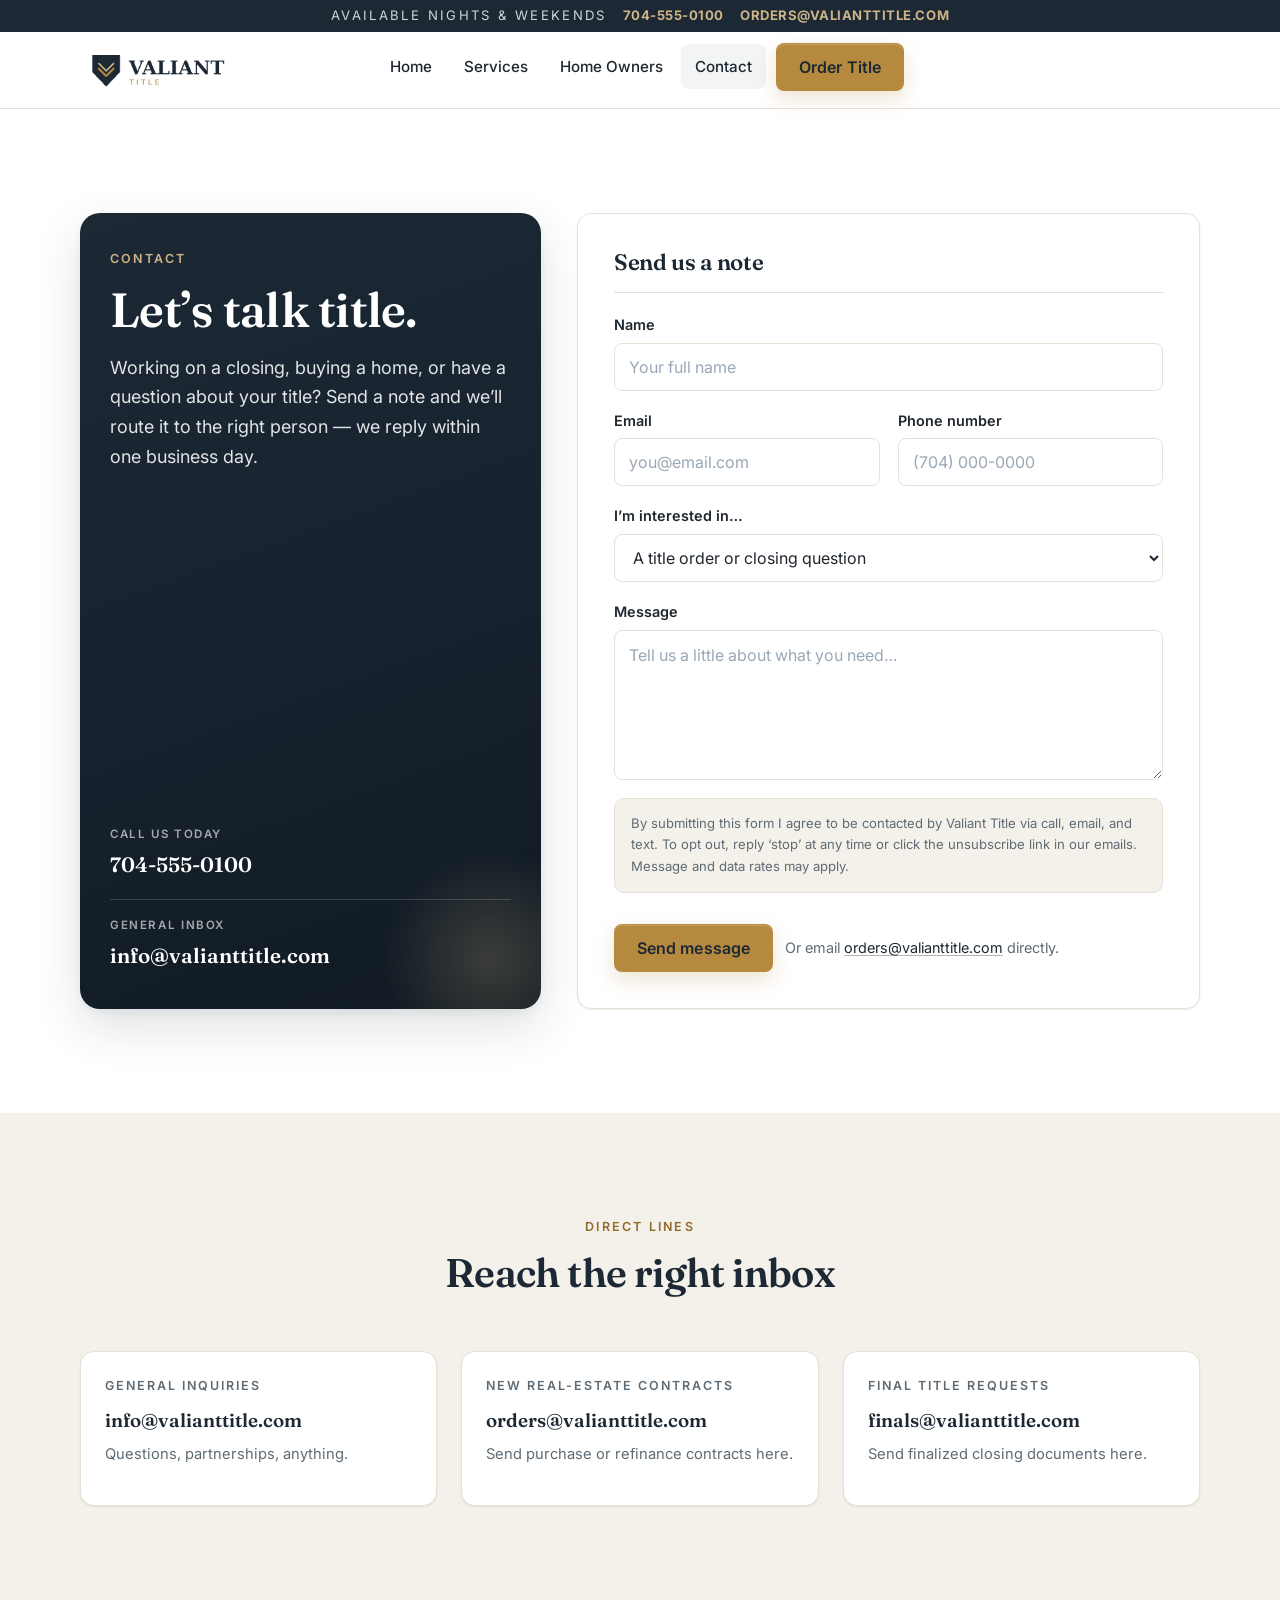
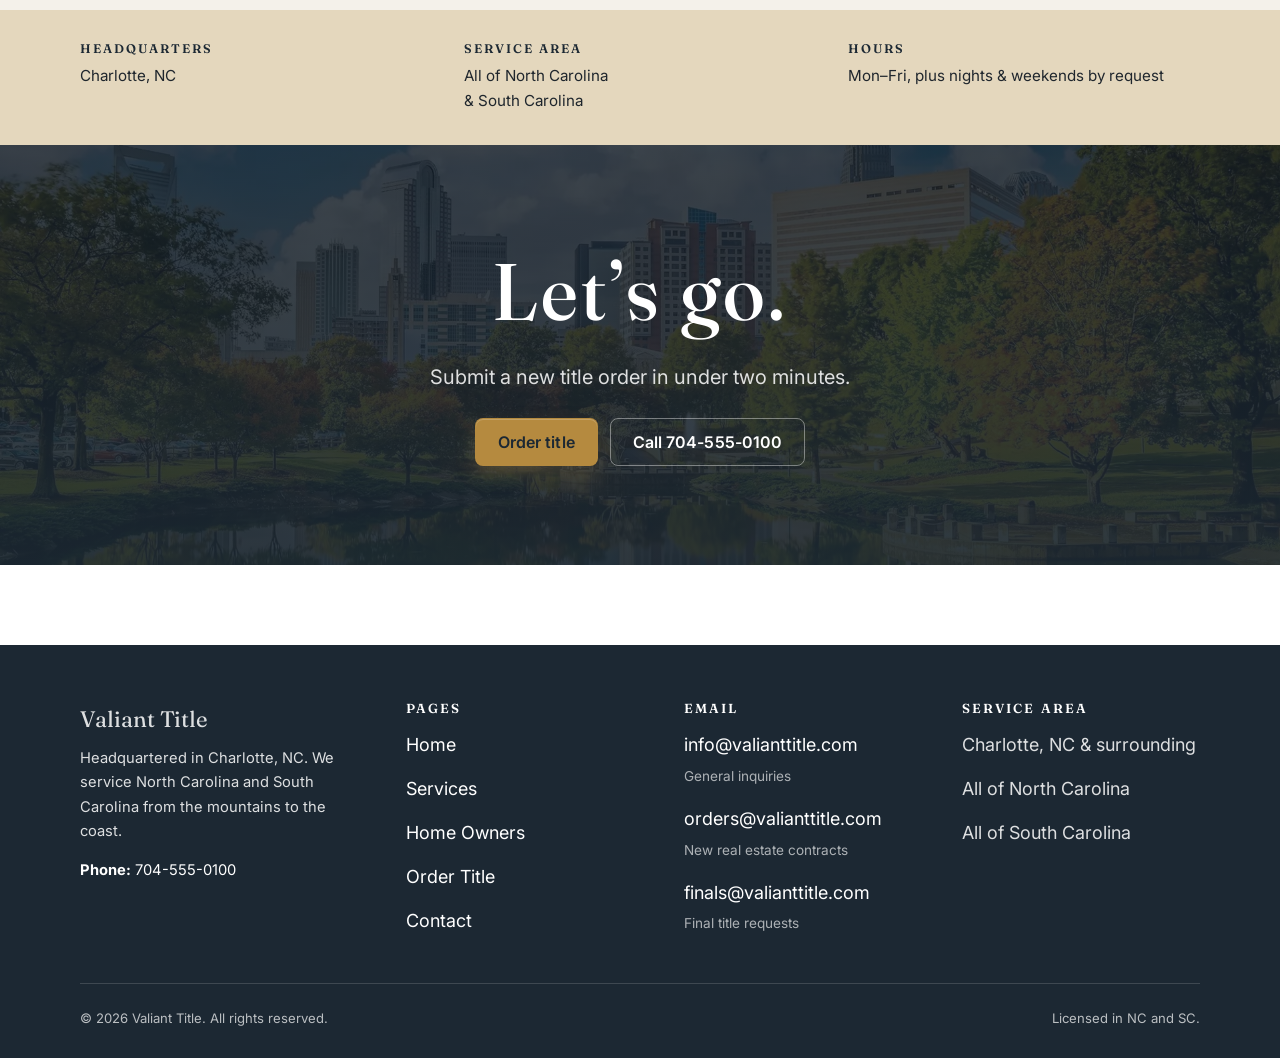
==== commit 9dbe5671: "Redesign: brass-gold identity + remove Joint Venture" ====
--- a/contact.html
+++ b/contact.html
@@ -17,7 +17,7 @@
   <link rel="icon" href="assets/favicon.svg" type="image/svg+xml">
   <link rel="preconnect" href="https://fonts.googleapis.com">
   <link rel="preconnect" href="https://fonts.gstatic.com" crossorigin>
-  <link href="https://fonts.googleapis.com/css2?family=Inter:wght@400;500;600;700&family=Source+Serif+Pro:wght@400;600;700&display=swap" rel="stylesheet">
+  <link href="https://fonts.googleapis.com/css2?family=Fraunces:ital,wght@0,400;0,500;0,600;0,700;1,500&family=Inter:wght@400;500;600;700&display=swap" rel="stylesheet">
   <link rel="stylesheet" href="styles.css">
 
   <script type="application/ld+json">
@@ -57,7 +57,6 @@
           <li><a class="nav__link" href="services.html">Services</a></li>
           <li><a class="nav__link" href="home-owners.html">Home Owners</a></li>
           <li><a class="nav__link" href="contact.html" aria-current="page">Contact</a></li>
-          <li><a class="nav__link" href="https://www.jointventuretitleinsurance.com/" target="_blank" rel="noopener noreferrer">Joint Venture</a></li>
           <li class="nav__cta"><a class="btn btn--primary" href="order-title.html">Order Title</a></li>
         </ul>
       </nav>
@@ -76,7 +75,6 @@
           <li><a class="mobile-menu__link" href="services.html">Services</a></li>
           <li><a class="mobile-menu__link" href="home-owners.html">Home Owners</a></li>
           <li><a class="mobile-menu__link" href="contact.html" aria-current="page">Contact</a></li>
-          <li><a class="mobile-menu__link" href="https://www.jointventuretitleinsurance.com/" target="_blank" rel="noopener noreferrer">Joint Venture</a></li>
         </ul>
         <a class="btn btn--primary btn--block mobile-menu__cta" href="order-title.html">Order Title</a>
         <div class="mobile-menu__contact">
@@ -96,7 +94,7 @@
           <aside class="contact-aside" data-reveal>
             <p class="eyebrow">Contact</p>
             <h1>Let&rsquo;s talk title.</h1>
-            <p>Working on a closing, buying a home, or curious about the joint-venture program? Send a note and we&rsquo;ll route it to the right person &mdash; we reply within one business day.</p>
+            <p>Working on a closing, buying a home, or have a question about your title? Send a note and we&rsquo;ll route it to the right person &mdash; we reply within one business day.</p>
             <ul class="contact-quick">
               <li>
                 <span>Call us today</span>
@@ -128,8 +126,8 @@
                 <label for="ct-topic">I&rsquo;m interested in&hellip;</label>
                 <select id="ct-topic" name="Topic">
                   <option>A title order or closing question</option>
-                  <option>The Joint Venture program</option>
                   <option>Home owner / buyer question</option>
+                  <option>Commercial transaction</option>
                   <option>Something else</option>
                 </select>
               </div>
@@ -207,7 +205,7 @@
         <p class="lead" style="margin: 0 auto 24px; color: #fff;">Submit a new title order in under two minutes.</p>
         <div class="btn-row" style="justify-content: center;">
           <a class="btn btn--primary" href="order-title.html">Order title</a>
-          <a class="btn btn--ghost" href="https://www.jointventuretitleinsurance.com/" target="_blank" rel="noopener noreferrer">Joint Venture program</a>
+          <a class="btn btn--ghost" href="tel:+17045550100">Call 704-555-0100</a>
         </div>
       </div>
     </section>
@@ -229,7 +227,6 @@
             <li><a href="services.html">Services</a></li>
             <li><a href="home-owners.html">Home Owners</a></li>
             <li><a href="order-title.html">Order Title</a></li>
-            <li><a href="https://www.jointventuretitleinsurance.com/" target="_blank" rel="noopener noreferrer">Joint Venture</a></li>
             <li><a href="contact.html">Contact</a></li>
           </ul>
         </div>
--- a/styles.css
+++ b/styles.css
@@ -5,33 +5,33 @@
    ========================================================================= */
 
 :root {
-  /* Brand palette — deep navy + sky. Swap these to match the Valiant logo. */
-  --brand-primary:    #0B2E52;  /* deep navy */
-  --brand-primary-700:#071f3a;
-  --brand-primary-50: #e8eef5;
-  --brand-secondary:  #B5CFE6;  /* soft sky */
-  --brand-secondary-200:#d4e3f1;
-  --brand-accent:     #2f6db0;  /* royal-blue accent for CTAs */
-  --brand-accent-700: #1f5896;
-  --brand-ink:        #1a1a1a;
-  --brand-muted:      #5b6b7c;
+  /* Brand palette — warm slate ink + brass gold on bone. Swap to match logo. */
+  --brand-primary:    #1c2833;  /* deep slate ink */
+  --brand-primary-700:#111a22;
+  --brand-primary-50: #eef0f2;
+  --brand-secondary:  #cdb488;  /* soft champagne gold */
+  --brand-secondary-200:#e4d7bd;
+  --brand-accent:     #b58a3f;  /* brass gold accent for CTAs */
+  --brand-accent-700: #916a2c;
+  --brand-ink:        #1f262d;
+  --brand-muted:      #5f6b74;
   --brand-bg:         #ffffff;
-  --brand-bg-soft:    #dde8f3;  /* deeper pale navy section bg */
-  --brand-bg-tint:    #eaf0f7;  /* pale navy tint */
-  --brand-border:     #c8d6e5;  /* cool gray-blue */
+  --brand-bg-soft:    #f4f1ea;  /* warm bone section bg */
+  --brand-bg-tint:    #faf7f0;  /* warm bone tint */
+  --brand-border:     #e7e1d5;  /* warm sand border */
   --brand-success:    #2e7d4f;
   --brand-danger:     #b1392a;
 
-  --shadow-sm: 0 1px 2px rgba(0,48,91,.06), 0 1px 3px rgba(0,48,91,.04);
-  --shadow-md: 0 6px 18px rgba(0,48,91,.08), 0 2px 6px rgba(0,48,91,.04);
-  --shadow-lg: 0 18px 48px rgba(0,48,91,.14), 0 4px 12px rgba(0,48,91,.06);
+  --shadow-sm: 0 1px 2px rgba(28,40,51,.06), 0 1px 3px rgba(28,40,51,.04);
+  --shadow-md: 0 6px 18px rgba(28,40,51,.08), 0 2px 6px rgba(28,40,51,.04);
+  --shadow-lg: 0 18px 48px rgba(28,40,51,.14), 0 4px 12px rgba(28,40,51,.06);
 
   --radius-sm: 8px;
-  --radius:    12px;
-  --radius-lg: 16px;
-  --radius-xl: 24px;
-
-  --font-serif: "Source Serif Pro", "Source Serif 4", Georgia, "Times New Roman", serif;
+  --radius:    10px;
+  --radius-lg: 14px;
+  --radius-xl: 20px;
+
+  --font-serif: "Fraunces", "Source Serif Pro", Georgia, "Times New Roman", serif;
   --font-sans:  "Inter", system-ui, -apple-system, "Segoe UI", Roboto, "Helvetica Neue", Arial, sans-serif;
 
   --header-h: 64px;
@@ -69,7 +69,7 @@
 
 a {
   color: var(--brand-primary);
-  text-decoration-color: rgba(0, 48, 91, 0.35);
+  text-decoration-color: rgba(28,40,51, 0.35);
   text-underline-offset: 2px;
   transition: color .15s ease, text-decoration-color .15s ease;
 }
@@ -164,7 +164,7 @@
   transition: transform .15s ease, background .15s ease, color .15s ease, border-color .15s ease, box-shadow .15s ease;
 }
 .btn:focus-visible {
-  outline: 3px solid rgba(0, 48, 91, 0.25);
+  outline: 3px solid rgba(28,40,51, 0.25);
   outline-offset: 2px;
 }
 .btn:hover { transform: translateY(-1px); }
@@ -178,9 +178,9 @@
 .btn--ghost {
   background: transparent;
   color: var(--brand-primary);
-  border-color: rgba(0, 48, 91, 0.25);
-}
-.btn--ghost:hover { border-color: var(--brand-primary); background: rgba(0,48,91,.04); }
+  border-color: rgba(28,40,51, 0.25);
+}
+.btn--ghost:hover { border-color: var(--brand-primary); background: rgba(28,40,51,.04); }
 
 .btn--accent {
   background: var(--brand-accent);
@@ -211,7 +211,7 @@
 
 .top-band {
   background: linear-gradient(90deg, var(--brand-secondary) 0%, var(--brand-secondary-200) 50%, #fff 100%);
-  border-bottom: 1px solid rgba(0,48,91,.05);
+  border-bottom: 1px solid rgba(28,40,51,.05);
   font-size: 0.82rem;
   letter-spacing: 0.18em;
   text-transform: uppercase;
@@ -237,7 +237,7 @@
 /* Phone band — secondary nights & weekends row used on Home below hero */
 .phone-band {
   background: var(--brand-primary-50);
-  border-block: 1px solid rgba(0,48,91,.08);
+  border-block: 1px solid rgba(28,40,51,.08);
 }
 .phone-band__inner {
   display: flex;
@@ -341,7 +341,7 @@
 .nav__link:hover,
 .nav__link[aria-current="page"] {
   color: var(--brand-primary);
-  background: rgba(0,48,91,.05);
+  background: rgba(28,40,51,.05);
 }
 
 .nav__cta { margin-left: 6px; }
@@ -364,7 +364,7 @@
   cursor: pointer;
 }
 .nav-toggle:focus-visible {
-  outline: 3px solid rgba(0,48,91,.25);
+  outline: 3px solid rgba(28,40,51,.25);
   outline-offset: 2px;
 }
 .nav-toggle__bar {
@@ -489,7 +489,7 @@
   overflow: hidden;
   box-shadow: var(--shadow-md);
   aspect-ratio: 16 / 9;
-  background: linear-gradient(135deg, var(--brand-primary) 0%, #1a4a7a 100%);
+  background: linear-gradient(135deg, var(--brand-primary) 0%, #2a3a48 100%);
 }
 
 .hero__art img,
@@ -548,7 +548,7 @@
   content: "";
   position: absolute;
   inset: 0;
-  background: linear-gradient(180deg, rgba(0,48,91,0.20) 0%, rgba(0,48,91,0.50) 100%);
+  background: linear-gradient(180deg, rgba(28,40,51,0.20) 0%, rgba(28,40,51,0.50) 100%);
 }
 .hero--image .hero__overlay {
   position: relative;
@@ -570,7 +570,7 @@
   border: 1px solid rgba(255,255,255,.12);
 }
 .hero-card--soft {
-  background: rgba(0,48,91,0.85);
+  background: rgba(28,40,51,0.85);
   backdrop-filter: blur(6px);
   -webkit-backdrop-filter: blur(6px);
 }
@@ -688,7 +688,7 @@
 /* ---------- Service grid (3x3 white-on-navy) ---------- */
 
 .service-grid-section {
-  background: linear-gradient(135deg, var(--brand-primary) 0%, #1a4a7a 60%, var(--brand-primary-700) 100%);
+  background: linear-gradient(135deg, var(--brand-primary) 0%, #2a3a48 60%, var(--brand-primary-700) 100%);
   color: #fff;
 }
 .service-grid-section h2,
@@ -851,7 +851,7 @@
 .form-row--full textarea:focus {
   outline: none;
   border-color: var(--brand-primary);
-  box-shadow: 0 0 0 3px rgba(0, 48, 91, 0.15);
+  box-shadow: 0 0 0 3px rgba(28,40,51, 0.15);
 }
 .form-row .hint,
 .form-row--full .hint {
@@ -1001,7 +1001,7 @@
   font-weight: 700;
   border-radius: 999px;
   margin: 0 auto 22px;
-  box-shadow: 0 4px 12px rgba(0, 48, 91, 0.4);
+  box-shadow: 0 4px 12px rgba(28,40,51, 0.4);
 }
 .respa-condition__text {
   font-size: 0.92rem;
@@ -1081,7 +1081,7 @@
 .video-frame {
   width: 100%;
   aspect-ratio: 16 / 9;
-  background: linear-gradient(135deg, var(--brand-primary) 0%, #1a4a7a 100%);
+  background: linear-gradient(135deg, var(--brand-primary) 0%, #2a3a48 100%);
   border-radius: var(--radius-lg);
   display: flex;
   align-items: center;
@@ -1258,7 +1258,7 @@
   content: "";
   position: absolute;
   inset: 0;
-  background: linear-gradient(180deg, rgba(0,33,69,0.65) 0%, rgba(0,48,91,0.85) 100%);
+  background: linear-gradient(180deg, rgba(17,26,34,0.65) 0%, rgba(28,40,51,0.85) 100%);
   z-index: 1;
 }
 .cta-strip__inner {
@@ -1299,7 +1299,7 @@
   content: "";
   position: absolute;
   inset: 0;
-  background: linear-gradient(180deg, rgba(0,33,69,0.40) 0%, rgba(0,21,48,0.65) 100%);
+  background: linear-gradient(180deg, rgba(17,26,34,0.40) 0%, rgba(12,18,24,0.65) 100%);
   z-index: 1;
 }
 .dual-card-hero__grid {
@@ -1495,7 +1495,7 @@
 
 .highlight {
   background: var(--brand-secondary, #f4c243);
-  color: var(--brand-primary, #00305B);
+  color: var(--brand-primary, #1c2833);
   padding: 0.05em 0.35em;
   border-radius: 4px;
   font-weight: 700;
@@ -1528,7 +1528,7 @@
   content: "";
   position: absolute;
   inset: 0;
-  background: linear-gradient(180deg, rgba(0,33,69,0.40) 0%, rgba(0,33,69,0.55) 60%, rgba(0,33,69,0.70) 100%);
+  background: linear-gradient(180deg, rgba(17,26,34,0.40) 0%, rgba(17,26,34,0.55) 60%, rgba(17,26,34,0.70) 100%);
   z-index: 1;
 }
 .hero__center {
@@ -1604,8 +1604,8 @@
   align-items: center;
   justify-content: center;
   padding: 80px 20px;
-  background-color: #00305B;
-  background-image: linear-gradient(180deg, rgba(0,33,69,0.30) 0%, rgba(0,33,69,0.55) 100%), url("assets/charlotte.webp");
+  background-color: #1c2833;
+  background-image: linear-gradient(180deg, rgba(17,26,34,0.30) 0%, rgba(17,26,34,0.55) 100%), url("assets/charlotte.webp");
   background-size: cover;
   background-position: center center;
   background-repeat: no-repeat;
@@ -1696,7 +1696,7 @@
 }
 .site-header.is-scrolled {
   background: rgba(255,255,255,0.92);
-  box-shadow: 0 6px 24px rgba(0,48,91,.10);
+  box-shadow: 0 6px 24px rgba(28,40,51,.10);
   border-bottom-color: transparent;
 }
 .site-header.is-scrolled .site-header__inner { height: calc(var(--header-h) - 8px); }
@@ -1704,18 +1704,18 @@
 
 /* ---------- Refined buttons (more depth, subtle shine) ---------- */
 .btn--primary {
-  background: linear-gradient(180deg, #0a3f72 0%, var(--brand-primary) 100%);
-  box-shadow: 0 1px 0 rgba(255,255,255,.08) inset, 0 8px 20px rgba(0,48,91,.18);
+  background: linear-gradient(180deg, #2a3a48 0%, var(--brand-primary) 100%);
+  box-shadow: 0 1px 0 rgba(255,255,255,.08) inset, 0 8px 20px rgba(28,40,51,.18);
 }
 .btn--primary:hover {
-  background: linear-gradient(180deg, #0a3f72 0%, var(--brand-primary-700) 100%);
-  box-shadow: 0 1px 0 rgba(255,255,255,.10) inset, 0 12px 28px rgba(0,48,91,.26);
+  background: linear-gradient(180deg, #2a3a48 0%, var(--brand-primary-700) 100%);
+  box-shadow: 0 1px 0 rgba(255,255,255,.10) inset, 0 12px 28px rgba(28,40,51,.26);
   transform: translateY(-2px);
 }
 .btn--accent {
-  box-shadow: 0 8px 20px rgba(47,109,176,.22);
-}
-.btn--accent:hover { transform: translateY(-2px); box-shadow: 0 12px 28px rgba(47,109,176,.30); }
+  box-shadow: 0 8px 20px rgba(181,138,63,.22);
+}
+.btn--accent:hover { transform: translateY(-2px); box-shadow: 0 12px 28px rgba(181,138,63,.30); }
 .btn--white { box-shadow: 0 8px 24px rgba(0,0,0,.16); }
 .btn--white:hover { transform: translateY(-2px); }
 
@@ -1763,12 +1763,12 @@
   inset: 0;
   z-index: 1;
   background:
-    linear-gradient(180deg, rgba(0,24,52,.42) 0%, rgba(0,24,52,.30) 45%, rgba(0,24,52,.74) 100%),
-    radial-gradient(120% 90% at 50% 8%, rgba(0,0,0,0) 40%, rgba(0,20,45,.45) 100%);
+    linear-gradient(180deg, rgba(12,18,24,.42) 0%, rgba(12,18,24,.30) 45%, rgba(12,18,24,.74) 100%),
+    radial-gradient(120% 90% at 50% 8%, rgba(0,0,0,0) 40%, rgba(14,20,28,.45) 100%);
 }
 .bt-hero--video .bt-hero__inner { z-index: 2; }
 .bt-hero--video {
-  background-image: linear-gradient(180deg, rgba(0,33,69,.30), rgba(0,33,69,.55)), url("assets/charlotte.webp");
+  background-image: linear-gradient(180deg, rgba(17,26,34,.30), rgba(17,26,34,.55)), url("assets/charlotte.webp");
 }
 
 /* Animated hero entrance */
@@ -1884,8 +1884,8 @@
   position: absolute;
   inset: 0;
   background:
-    radial-gradient(60% 70% at 78% 0%, rgba(47,109,176,.10) 0%, rgba(47,109,176,0) 60%),
-    radial-gradient(55% 60% at 8% 100%, rgba(181,207,230,.22) 0%, rgba(181,207,230,0) 60%);
+    radial-gradient(60% 70% at 78% 0%, rgba(181,138,63,.10) 0%, rgba(181,138,63,0) 60%),
+    radial-gradient(55% 60% at 8% 100%, rgba(205,180,136,.22) 0%, rgba(205,180,136,0) 60%);
   pointer-events: none;
 }
 .hero .container { position: relative; z-index: 1; }
@@ -1903,7 +1903,7 @@
   .contact-grid { grid-template-columns: 0.85fr 1.15fr; gap: 36px; }
 }
 .contact-aside {
-  background: linear-gradient(160deg, var(--brand-primary) 0%, #0a2f56 55%, var(--brand-primary-700) 100%);
+  background: linear-gradient(160deg, var(--brand-primary) 0%, #16222e 55%, var(--brand-primary-700) 100%);
   color: #fff;
   border-radius: var(--radius-xl);
   padding: 36px 30px;
@@ -1919,7 +1919,7 @@
   right: -60px; bottom: -60px;
   width: 220px; height: 220px;
   border-radius: 50%;
-  background: radial-gradient(circle, rgba(181,207,230,.22) 0%, rgba(181,207,230,0) 70%);
+  background: radial-gradient(circle, rgba(205,180,136,.22) 0%, rgba(205,180,136,0) 70%);
   pointer-events: none;
 }
 .contact-aside .eyebrow { color: var(--brand-secondary); }
@@ -1972,8 +1972,8 @@
   position: relative;
   overflow: hidden;
   background:
-    radial-gradient(70% 110% at 88% -10%, rgba(47,109,176,.12) 0%, rgba(47,109,176,0) 55%),
-    radial-gradient(60% 80% at -5% 110%, rgba(181,207,230,.28) 0%, rgba(181,207,230,0) 55%),
+    radial-gradient(70% 110% at 88% -10%, rgba(181,138,63,.12) 0%, rgba(181,138,63,0) 55%),
+    radial-gradient(60% 80% at -5% 110%, rgba(205,180,136,.28) 0%, rgba(205,180,136,0) 55%),
     linear-gradient(180deg, #fff 0%, var(--brand-bg-tint) 100%);
   border-bottom: 1px solid var(--brand-border);
 }
@@ -2027,7 +2027,7 @@
 .home-hero__chip {
   position: absolute; z-index: 2; left: 18px; bottom: 18px;
   display: flex; align-items: center; gap: 12px;
-  background: rgba(0,33,69,.82);
+  background: rgba(17,26,34,.82);
   backdrop-filter: blur(8px); -webkit-backdrop-filter: blur(8px);
   color: #fff; padding: 12px 16px; border-radius: var(--radius);
   box-shadow: var(--shadow-md); max-width: calc(100% - 36px);
@@ -2116,3 +2116,81 @@
   letter-spacing: 0.01em;
   opacity: 0.9;
 }
+
+/* =========================================================================
+   VALIANT IDENTITY — warm ink + brass gold on bone.
+   Appended last so it wins the cascade over the reference base styles.
+   Distinct look: slim ink utility bar, Fraunces display, squared gold
+   buttons, gold accents in place of the reference navy/sky scheme.
+   ========================================================================= */
+
+h1, h2, h3, h4 { letter-spacing: -0.015em; }
+
+/* Slim ink utility bar with gold accents (was a sky gradient) */
+.top-band {
+  background: var(--brand-primary);
+  border-bottom: none;
+  color: rgba(255,255,255,0.80);
+}
+.top-band a { color: var(--brand-secondary); }
+.top-band a:hover { color: #fff; text-decoration: none; }
+
+/* Header — frosted on bone with a warm hairline */
+.site-header { background: rgba(255,255,255,0.82); border-bottom-color: var(--brand-border); }
+.site-header.is-scrolled { background: rgba(255,255,255,0.92); box-shadow: 0 6px 24px rgba(28,40,51,.08); }
+
+/* Buttons — squared, brass-gold primary with ink text */
+.btn { border-radius: 8px; font-weight: 600; letter-spacing: 0.005em; }
+.btn--primary {
+  background: var(--brand-accent);
+  color: #1c2833;
+  box-shadow: 0 1px 0 rgba(255,255,255,.20) inset, 0 8px 20px rgba(181,138,63,.24);
+}
+.btn--primary:hover {
+  background: var(--brand-accent-700);
+  color: #fff;
+  box-shadow: 0 10px 26px rgba(145,106,44,.30);
+  transform: translateY(-2px);
+}
+.btn--ghost { background: transparent; color: var(--brand-primary); border-color: rgba(28,40,51,.28); }
+.btn--ghost:hover { border-color: var(--brand-primary); background: rgba(28,40,51,.04); }
+.btn--accent { background: var(--brand-accent); color: #1c2833; box-shadow: 0 8px 20px rgba(181,138,63,.22); }
+.btn--accent:hover { background: var(--brand-accent-700); color: #fff; }
+.btn--white { background: #fff; color: var(--brand-primary); }
+
+/* Gold italic accents (hero headline emphasis) */
+.accent,
+.home-hero__title .accent,
+.hero__display-accent,
+.bt-hero__accent { color: var(--brand-accent); font-style: italic; }
+
+/* Eyebrows in brass */
+.eyebrow, .home-hero__eyebrow { color: var(--brand-accent-700); }
+
+/* Cards — gold top edge + gold icon on hover */
+.card__icon { background: var(--brand-secondary-200); color: var(--brand-accent-700); }
+.card::before { background: linear-gradient(90deg, var(--brand-accent), var(--brand-secondary)); }
+.card:hover { border-color: var(--brand-secondary); }
+.card:hover .card__icon { background: var(--brand-accent); color: #1c2833; }
+
+/* Service tiles — gold hover accents on the ink field */
+.service-tile:hover { border-color: var(--brand-secondary); box-shadow: 0 16px 34px rgba(0,0,0,.28); }
+.service-tile:hover svg { stroke: var(--brand-secondary); }
+
+/* Check bullets in brass */
+.trust-list li::before { background: var(--brand-accent); }
+
+/* Stat band on warm bone */
+.stat-band { background: var(--brand-bg-tint); border-block-color: var(--brand-border); }
+.stat b { color: var(--brand-primary); }
+
+/* Underwriter names */
+.underwriter-name { color: var(--brand-primary); }
+
+/* Focus rings in brass */
+.btn:focus-visible { outline: 3px solid rgba(181,138,63,.35); }
+.form-row input:focus, .form-row select:focus, .form-row textarea:focus,
+.form-row--full input:focus, .form-row--full select:focus, .form-row--full textarea:focus {
+  border-color: var(--brand-accent);
+  box-shadow: 0 0 0 3px rgba(181,138,63,.18);
+}
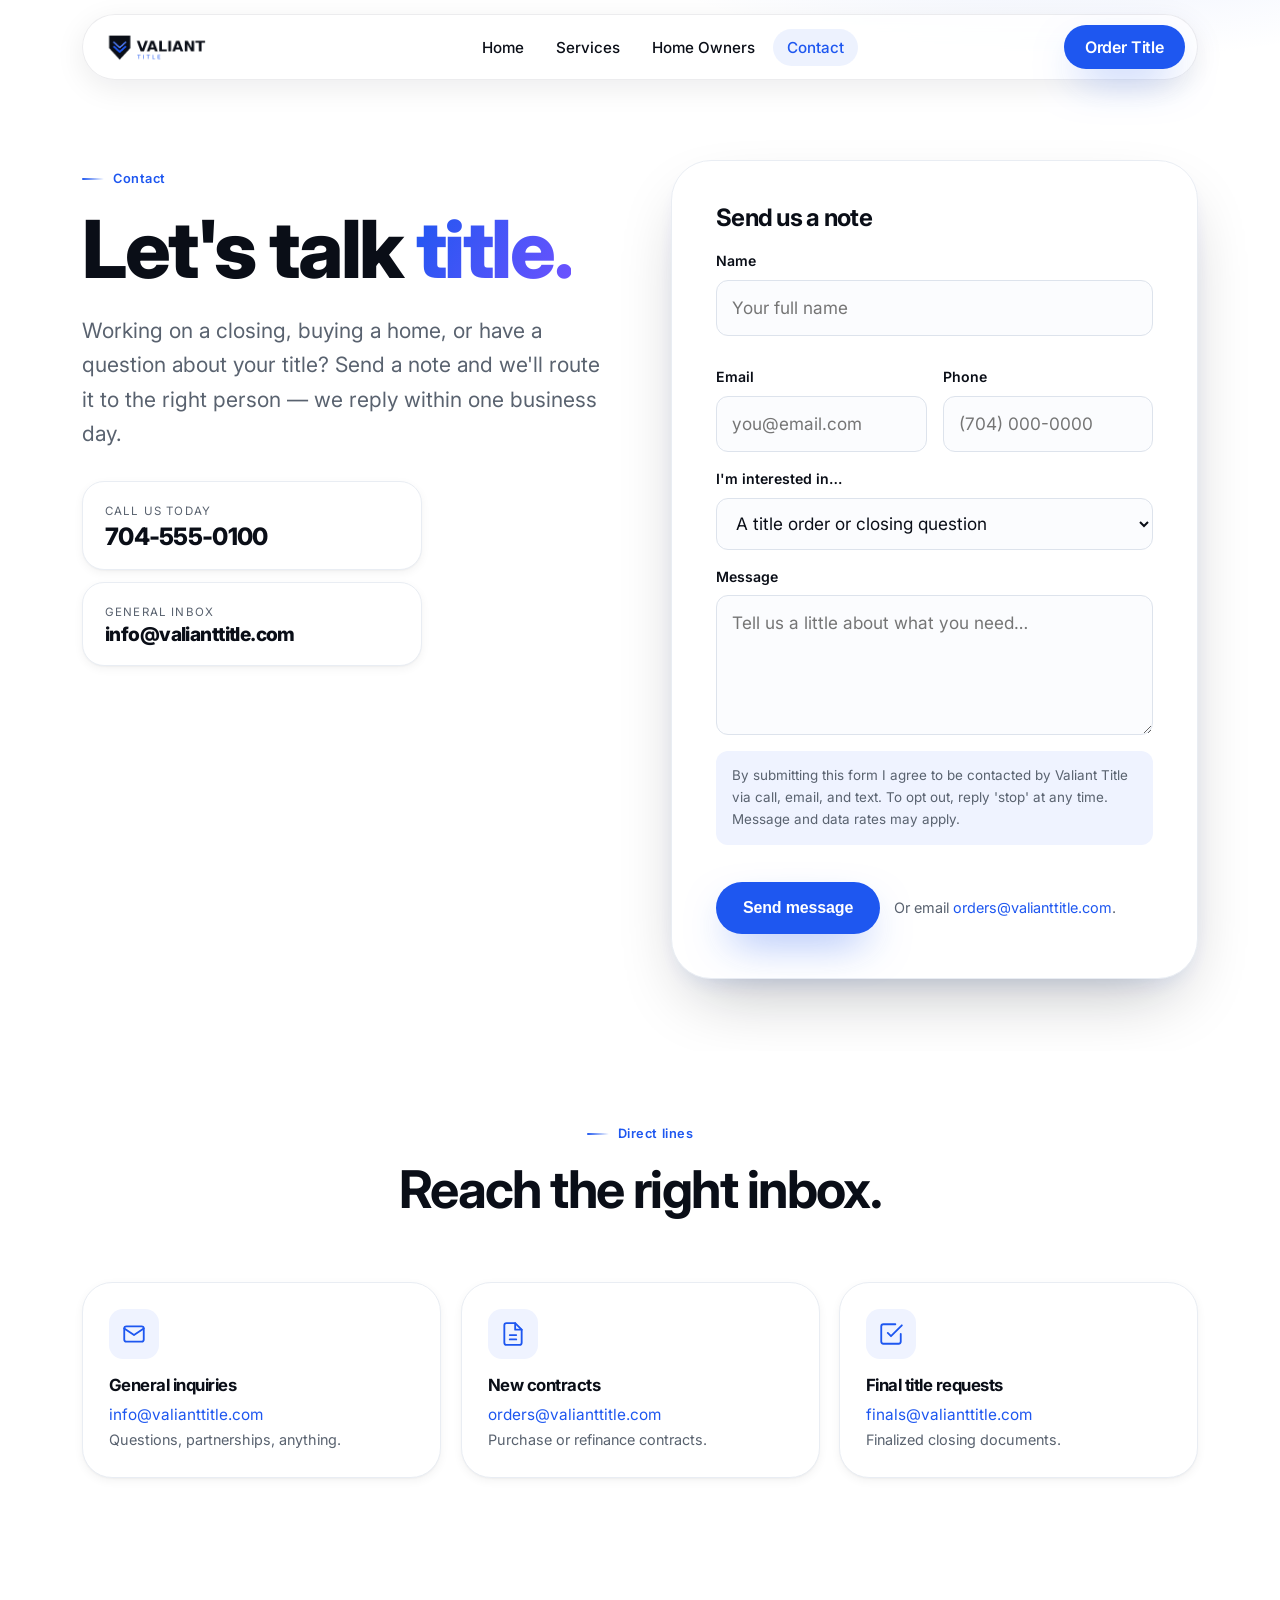
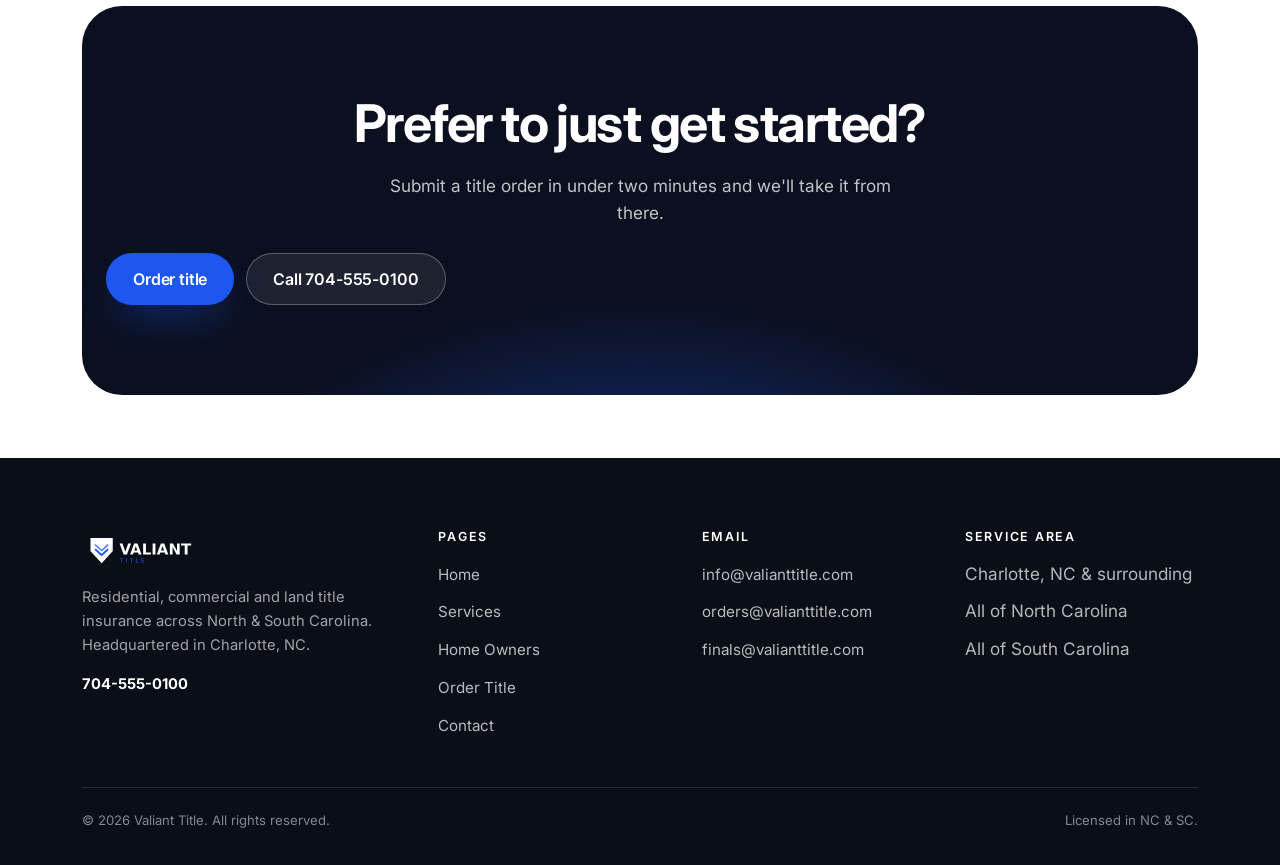
==== commit 281b7017: "Full rebuild: Apple-style design, black + electric blue" ====
--- a/contact.html
+++ b/contact.html
@@ -4,253 +4,157 @@
   <meta charset="UTF-8">
   <meta name="viewport" content="width=device-width, initial-scale=1, viewport-fit=cover">
   <title>Contact Valiant Title — Charlotte, NC | Title &amp; Closing</title>
-  <meta name="description" content="Reach Valiant Title by phone or email. Serving Charlotte and all of North &amp; South Carolina. General inquiries, new real-estate contracts, final title requests — direct contacts for each.">
+  <meta name="description" content="Reach Valiant Title by phone or email. Serving Charlotte and all of North &amp; South Carolina. Direct contacts for orders, closings and general questions.">
   <link rel="canonical" href="https://valianttitle.com/contact.html">
-
   <meta property="og:type" content="website">
   <meta property="og:title" content="Contact Valiant Title — Charlotte, NC">
-  <meta property="og:description" content="Phone, email and service area for Valiant Title in NC and SC.">
   <meta property="og:url" content="https://valianttitle.com/contact.html">
   <meta property="og:image" content="https://valianttitle.com/assets/og-contact.jpg">
-  <meta name="twitter:card" content="summary_large_image">
-
   <link rel="icon" href="assets/favicon.svg" type="image/svg+xml">
   <link rel="preconnect" href="https://fonts.googleapis.com">
   <link rel="preconnect" href="https://fonts.gstatic.com" crossorigin>
-  <link href="https://fonts.googleapis.com/css2?family=Fraunces:ital,wght@0,400;0,500;0,600;0,700;1,500&family=Inter:wght@400;500;600;700&display=swap" rel="stylesheet">
+  <link href="https://fonts.googleapis.com/css2?family=Inter:wght@400;500;600;700;800&display=swap" rel="stylesheet">
   <link rel="stylesheet" href="styles.css">
-
   <script type="application/ld+json">
-  {
-    "@context": "https://schema.org",
-    "@type": "LocalBusiness",
-    "name": "Valiant Title",
-    "url": "https://valianttitle.com/",
-    "telephone": "+1-704-555-0100",
-    "email": "info@valianttitle.com",
-    "address": {
-      "@type": "PostalAddress",
-      "addressLocality": "Charlotte",
-      "addressRegion": "NC",
-      "addressCountry": "US"
-    },
-    "areaServed": ["North Carolina", "South Carolina"]
-  }
+  {"@context":"https://schema.org","@type":"LocalBusiness","name":"Valiant Title","url":"https://valianttitle.com/","telephone":"+1-704-555-0100","email":"info@valianttitle.com","address":{"@type":"PostalAddress","addressLocality":"Charlotte","addressRegion":"NC","addressCountry":"US"},"areaServed":["North Carolina","South Carolina"]}
   </script>
 </head>
 <body>
 
-  <div class="top-band" role="region" aria-label="After-hours contact bar">
-    <div class="container top-band__inner">
-      <span>Available Nights &amp; Weekends</span>
-      <a href="tel:+17045550100" aria-label="Call 704-555-0100">704-555-0100</a>
-      <a href="mailto:orders@valianttitle.com" aria-label="Email orders inbox">orders@valianttitle.com</a>
-    </div>
-  </div>
-
   <header class="site-header">
-    <div class="container site-header__inner">
-      <a href="index.html" class="site-header__brand" aria-label="Valiant Title — Home"><img src="assets/valiant-logo.png" alt="Valiant Title" class="site-header__logo" width="320" height="80"></a>
-      <nav class="nav" aria-label="Primary">
-        <ul class="nav__list">
-          <li><a class="nav__link" href="index.html">Home</a></li>
-          <li><a class="nav__link" href="services.html">Services</a></li>
-          <li><a class="nav__link" href="home-owners.html">Home Owners</a></li>
-          <li><a class="nav__link" href="contact.html" aria-current="page">Contact</a></li>
-          <li class="nav__cta"><a class="btn btn--primary" href="order-title.html">Order Title</a></li>
-        </ul>
-      </nav>
-      <button class="nav-toggle" aria-label="Open menu" aria-expanded="false" aria-controls="mobile-menu" data-nav-toggle>
-        <span class="nav-toggle__bar" aria-hidden="true"></span>
-      </button>
-    </div>
-    <div class="mobile-menu" id="mobile-menu" data-mobile-menu data-open="false" aria-hidden="true">
-      <div class="container">
-        <div class="mobile-menu__head">
-          <a href="index.html" class="site-header__brand"><img src="assets/valiant-logo.png" alt="Valiant Title" class="site-header__logo" width="256" height="64"></a>
-          <button class="mobile-menu__close" aria-label="Close menu" data-nav-close>×</button>
-        </div>
-        <ul class="mobile-menu__list">
-          <li><a class="mobile-menu__link" href="index.html">Home</a></li>
-          <li><a class="mobile-menu__link" href="services.html">Services</a></li>
-          <li><a class="mobile-menu__link" href="home-owners.html">Home Owners</a></li>
-          <li><a class="mobile-menu__link" href="contact.html" aria-current="page">Contact</a></li>
-        </ul>
-        <a class="btn btn--primary btn--block mobile-menu__cta" href="order-title.html">Order Title</a>
-        <div class="mobile-menu__contact">
-          <p><strong>Call us today:</strong> <a href="tel:+17045550100">704-555-0100</a></p>
-          <p><a href="mailto:info@valianttitle.com">info@valianttitle.com</a></p>
+    <div class="container">
+      <div class="nav-shell">
+        <a href="index.html" class="brand" aria-label="Valiant Title — Home"><img src="assets/valiant-logo.png" alt="Valiant Title"></a>
+        <nav class="nav" aria-label="Primary">
+          <ul>
+            <li><a href="index.html">Home</a></li>
+            <li><a href="services.html">Services</a></li>
+            <li><a href="home-owners.html">Home Owners</a></li>
+            <li><a href="contact.html" aria-current="page">Contact</a></li>
+          </ul>
+        </nav>
+        <div style="display:flex; align-items:center; gap:10px;">
+          <a class="btn btn--primary nav-cta" href="order-title.html" style="min-height:44px; padding:0 20px;">Order Title</a>
+          <button class="nav-toggle" data-nav-toggle aria-label="Open menu" aria-expanded="false"><span></span><span></span><span></span></button>
         </div>
       </div>
     </div>
   </header>
 
+  <div class="m-menu" data-menu aria-hidden="true">
+    <div class="container" style="display:flex; flex-direction:column; flex:1;">
+      <div class="m-menu__head">
+        <a href="index.html" class="brand"><img src="assets/valiant-logo.png" alt="Valiant Title"></a>
+        <button class="m-menu__close" data-menu-close aria-label="Close menu">×</button>
+      </div>
+      <ul class="m-menu__list">
+        <li><a href="index.html">Home</a></li>
+        <li><a href="services.html">Services</a></li>
+        <li><a href="home-owners.html">Home Owners</a></li>
+        <li><a href="contact.html">Contact</a></li>
+      </ul>
+      <div class="m-menu__foot">
+        <a class="btn btn--primary" href="order-title.html">Order Title</a>
+        <p class="m-menu__contact">Call <a href="tel:+17045550100">704-555-0100</a> &middot; <a href="mailto:info@valianttitle.com">info@valianttitle.com</a></p>
+      </div>
+    </div>
+  </div>
+
   <main>
 
-    <!-- Contact lead: modern split — info panel + form -->
-    <section class="section contact-lead" id="book">
+    <!-- Hero + form -->
+    <section class="hero">
       <div class="container">
-        <div class="contact-grid">
-          <aside class="contact-aside" data-reveal>
+        <div class="hero__grid" style="align-items:start;">
+          <div data-reveal>
             <p class="eyebrow">Contact</p>
-            <h1>Let&rsquo;s talk title.</h1>
-            <p>Working on a closing, buying a home, or have a question about your title? Send a note and we&rsquo;ll route it to the right person &mdash; we reply within one business day.</p>
-            <ul class="contact-quick">
-              <li>
-                <span>Call us today</span>
-                <a href="tel:+17045550100">704-555-0100</a>
-              </li>
-              <li>
-                <span>General inbox</span>
-                <a href="mailto:info@valianttitle.com">info@valianttitle.com</a>
-              </li>
-            </ul>
-          </aside>
+            <h1>Let's talk <span class="grad">title.</span></h1>
+            <p class="hero__lead">Working on a closing, buying a home, or have a question about your title? Send a note and we'll route it to the right person — we reply within one business day.</p>
+            <div class="stats" style="grid-template-columns:1fr; gap:12px; margin-top:8px; max-width:340px;">
+              <div class="stat" style="text-align:left; padding:20px 22px;"><span style="margin:0 0 4px; text-transform:uppercase; letter-spacing:.1em; font-size:.72rem;">Call us today</span><b style="font-size:1.5rem;"><a href="tel:+17045550100" style="color:var(--ink);">704-555-0100</a></b></div>
+              <div class="stat" style="text-align:left; padding:20px 22px;"><span style="margin:0 0 4px; text-transform:uppercase; letter-spacing:.1em; font-size:.72rem;">General inbox</span><b style="font-size:1.2rem;"><a href="mailto:info@valianttitle.com" style="color:var(--ink);">info@valianttitle.com</a></b></div>
+            </div>
+          </div>
 
-          <div class="form-card" data-reveal data-reveal-delay="1">
-            <h2 class="form-card__title">Send us a note</h2>
+          <div class="form-card" data-reveal data-reveal-d="1">
+            <h2 style="font-size:1.5rem; margin-bottom:20px;">Send us a note</h2>
             <form class="form" action="mailto:orders@valianttitle.com" method="POST" enctype="text/plain" aria-label="Contact form">
-              <div class="form-row form-row--full" style="grid-column: 1 / -1;">
-                <label for="ct-name">Name</label>
-                <input id="ct-name" name="Name" type="text" required autocomplete="name" placeholder="Your full name">
+              <div class="field field--full"><label for="ct-name">Name</label><input id="ct-name" name="Name" type="text" required autocomplete="name" placeholder="Your full name"></div>
+              <div class="form-grid">
+                <div class="field"><label for="ct-email">Email</label><input id="ct-email" name="Email" type="email" required autocomplete="email" placeholder="you@email.com"></div>
+                <div class="field"><label for="ct-phone">Phone</label><input id="ct-phone" name="Phone Number" type="tel" autocomplete="tel" placeholder="(704) 000-0000"></div>
               </div>
-              <div class="form-row">
-                <label for="ct-email">Email</label>
-                <input id="ct-email" name="Email" type="email" required autocomplete="email" placeholder="you@email.com">
+              <div class="field field--full"><label for="ct-topic">I'm interested in…</label>
+                <select id="ct-topic" name="Topic"><option>A title order or closing question</option><option>Home owner / buyer question</option><option>Commercial transaction</option><option>Something else</option></select>
               </div>
-              <div class="form-row">
-                <label for="ct-phone">Phone number</label>
-                <input id="ct-phone" name="Phone Number" type="tel" autocomplete="tel" placeholder="(704) 000-0000">
-              </div>
-              <div class="form-row form-row--full" style="grid-column: 1 / -1;">
-                <label for="ct-topic">I&rsquo;m interested in&hellip;</label>
-                <select id="ct-topic" name="Topic">
-                  <option>A title order or closing question</option>
-                  <option>Home owner / buyer question</option>
-                  <option>Commercial transaction</option>
-                  <option>Something else</option>
-                </select>
-              </div>
-              <div class="form-row form-row--full" style="grid-column: 1 / -1;">
-                <label for="ct-message">Message</label>
-                <textarea id="ct-message" name="Message" rows="5" required placeholder="Tell us a little about what you need&hellip;"></textarea>
-              </div>
-
-              <p class="form-disclaimer" style="grid-column: 1 / -1;">
-                By submitting this form I agree to be contacted by Valiant Title via call, email, and text. To opt out, reply &lsquo;stop&rsquo; at any time or click the unsubscribe link in our emails. Message and data rates may apply.
-              </p>
-
-              <div class="form-submit-row">
-                <button type="submit" class="btn btn--primary">Send message</button>
-                <span class="muted" style="font-size: 0.9rem;">Or email <a href="mailto:orders@valianttitle.com">orders@valianttitle.com</a> directly.</span>
-              </div>
+              <div class="field field--full"><label for="ct-message">Message</label><textarea id="ct-message" name="Message" required placeholder="Tell us a little about what you need…"></textarea></div>
+              <p class="form-note">By submitting this form I agree to be contacted by Valiant Title via call, email, and text. To opt out, reply 'stop' at any time. Message and data rates may apply.</p>
+              <div class="form-actions"><button type="submit" class="btn btn--primary">Send message</button><span class="muted" style="font-size:.9rem;">Or email <a href="mailto:orders@valianttitle.com">orders@valianttitle.com</a>.</span></div>
             </form>
           </div>
         </div>
       </div>
     </section>
 
-    <!-- Reach the right inbox -->
-    <section class="section section--soft">
+    <!-- Direct lines -->
+    <section class="section section--tight">
       <div class="container">
-        <div class="section-head" data-reveal>
+        <div class="section-head center" data-reveal>
           <p class="eyebrow">Direct lines</p>
-          <h2>Reach the right inbox</h2>
+          <h2>Reach the right inbox.</h2>
         </div>
-        <div class="contact-tiles" data-reveal data-reveal-delay="1">
-          <div class="contact-tile">
-            <p class="contact-tile__label">General inquiries</p>
-            <p class="contact-tile__value"><a href="mailto:info@valianttitle.com">info@valianttitle.com</a></p>
-            <p class="contact-tile__sub">Questions, partnerships, anything.</p>
+        <div class="bento">
+          <div class="tile" data-tilt data-reveal>
+            <span class="tile__icon"><svg viewBox="0 0 24 24" fill="none" stroke="currentColor" stroke-width="1.7" stroke-linecap="round" stroke-linejoin="round"><rect x="3" y="5" width="18" height="14" rx="2"/><path d="m3 7 9 6 9-6"/></svg></span>
+            <h3 style="font-size:1.05rem;">General inquiries</h3>
+            <p><a href="mailto:info@valianttitle.com">info@valianttitle.com</a></p>
+            <p class="muted" style="font-size:.9rem;">Questions, partnerships, anything.</p>
           </div>
-          <div class="contact-tile">
-            <p class="contact-tile__label">New real-estate contracts</p>
-            <p class="contact-tile__value"><a href="mailto:orders@valianttitle.com">orders@valianttitle.com</a></p>
-            <p class="contact-tile__sub">Send purchase or refinance contracts here.</p>
+          <div class="tile" data-tilt data-reveal data-reveal-d="1">
+            <span class="tile__icon"><svg viewBox="0 0 24 24" fill="none" stroke="currentColor" stroke-width="1.7" stroke-linecap="round" stroke-linejoin="round"><path d="M14 2H6a2 2 0 0 0-2 2v16a2 2 0 0 0 2 2h12a2 2 0 0 0 2-2V8z"/><path d="M14 2v6h6M9 13h6M9 17h6"/></svg></span>
+            <h3 style="font-size:1.05rem;">New contracts</h3>
+            <p><a href="mailto:orders@valianttitle.com">orders@valianttitle.com</a></p>
+            <p class="muted" style="font-size:.9rem;">Purchase or refinance contracts.</p>
           </div>
-          <div class="contact-tile">
-            <p class="contact-tile__label">Final title requests</p>
-            <p class="contact-tile__value"><a href="mailto:finals@valianttitle.com">finals@valianttitle.com</a></p>
-            <p class="contact-tile__sub">Send finalized closing documents here.</p>
+          <div class="tile" data-tilt data-reveal data-reveal-d="2">
+            <span class="tile__icon"><svg viewBox="0 0 24 24" fill="none" stroke="currentColor" stroke-width="1.7" stroke-linecap="round" stroke-linejoin="round"><path d="M9 11l3 3L22 4"/><path d="M21 12v7a2 2 0 0 1-2 2H5a2 2 0 0 1-2-2V5a2 2 0 0 1 2-2h11"/></svg></span>
+            <h3 style="font-size:1.05rem;">Final title requests</h3>
+            <p><a href="mailto:finals@valianttitle.com">finals@valianttitle.com</a></p>
+            <p class="muted" style="font-size:.9rem;">Finalized closing documents.</p>
           </div>
         </div>
       </div>
     </section>
 
-    <!-- Service area band -->
-    <section class="address-band">
+    <!-- CTA -->
+    <section class="section section--tight">
       <div class="container">
-        <div class="address-band__grid" data-reveal>
-          <div class="address-tile">
-            <h3>Headquarters</h3>
-            <address>Charlotte, NC</address>
+        <div class="cta" data-reveal>
+          <h2>Prefer to just get started?</h2>
+          <p>Submit a title order in under two minutes and we'll take it from there.</p>
+          <div class="btn-row center" style="margin-top:26px;">
+            <a class="btn btn--primary" href="order-title.html">Order title</a>
+            <a class="btn btn--ghost-light" href="tel:+17045550100">Call 704-555-0100</a>
           </div>
-          <div class="address-tile">
-            <h3>Service area</h3>
-            <address>All of North Carolina<br>&amp; South Carolina</address>
-          </div>
-          <div class="address-tile">
-            <h3>Hours</h3>
-            <address>Mon–Fri, plus nights &amp; weekends by request</address>
-          </div>
-        </div>
-      </div>
-    </section>
-
-    <!-- Order Title CTA strip -->
-    <section class="cta-strip" aria-label="Ready to order title">
-      <img class="cta-strip__bg" src="assets/charlotte.webp" alt="" aria-hidden="true" loading="lazy" width="1800" height="600" style="object-position: center 60%;">
-      <div class="cta-strip__inner">
-        <h2 class="cta-strip__title">Let&rsquo;s go.</h2>
-        <p class="lead" style="margin: 0 auto 24px; color: #fff;">Submit a new title order in under two minutes.</p>
-        <div class="btn-row" style="justify-content: center;">
-          <a class="btn btn--primary" href="order-title.html">Order title</a>
-          <a class="btn btn--ghost" href="tel:+17045550100">Call 704-555-0100</a>
         </div>
       </div>
     </section>
 
   </main>
 
-  <footer class="site-footer">
+  <footer class="footer">
     <div class="container">
-      <div class="site-footer__grid">
-        <div>
-          <p class="site-footer__brand">Valiant Title</p>
-          <p style="font-size: 0.92rem;">Headquartered in Charlotte, NC. We service North Carolina and South Carolina from the mountains to the coast.</p>
-          <p style="font-size: 0.92rem;"><strong style="color:#fff;">Phone:</strong> <a href="tel:+17045550100">704-555-0100</a></p>
+      <div class="footer__grid">
+        <div class="footer__brand">
+          <img src="assets/valiant-logo-light.png" alt="Valiant Title">
+          <p>Residential, commercial and land title insurance across North &amp; South Carolina. Headquartered in Charlotte, NC.</p>
+          <p><strong style="color:#fff;">704-555-0100</strong></p>
         </div>
-        <div>
-          <h3 class="site-footer__head">Pages</h3>
-          <ul>
-            <li><a href="index.html">Home</a></li>
-            <li><a href="services.html">Services</a></li>
-            <li><a href="home-owners.html">Home Owners</a></li>
-            <li><a href="order-title.html">Order Title</a></li>
-            <li><a href="contact.html">Contact</a></li>
-          </ul>
-        </div>
-        <div>
-          <h3 class="site-footer__head">Email</h3>
-          <ul>
-            <li><a href="mailto:info@valianttitle.com">info@valianttitle.com</a><br><span style="opacity:.75; font-size: 0.85rem;">General inquiries</span></li>
-            <li><a href="mailto:orders@valianttitle.com">orders@valianttitle.com</a><br><span style="opacity:.75; font-size: 0.85rem;">New real estate contracts</span></li>
-            <li><a href="mailto:finals@valianttitle.com">finals@valianttitle.com</a><br><span style="opacity:.75; font-size: 0.85rem;">Final title requests</span></li>
-          </ul>
-        </div>
-        <div>
-          <h3 class="site-footer__head">Service Area</h3>
-          <ul>
-            <li>Charlotte, NC &amp; surrounding</li>
-            <li>All of North Carolina</li>
-            <li>All of South Carolina</li>
-          </ul>
-        </div>
+        <div><h4>Pages</h4><ul><li><a href="index.html">Home</a></li><li><a href="services.html">Services</a></li><li><a href="home-owners.html">Home Owners</a></li><li><a href="order-title.html">Order Title</a></li><li><a href="contact.html">Contact</a></li></ul></div>
+        <div><h4>Email</h4><ul><li><a href="mailto:info@valianttitle.com">info@valianttitle.com</a></li><li><a href="mailto:orders@valianttitle.com">orders@valianttitle.com</a></li><li><a href="mailto:finals@valianttitle.com">finals@valianttitle.com</a></li></ul></div>
+        <div><h4>Service Area</h4><ul><li>Charlotte, NC &amp; surrounding</li><li>All of North Carolina</li><li>All of South Carolina</li></ul></div>
       </div>
-      <div class="site-footer__bottom">
-        <span>© <span id="year"></span> Valiant Title. All rights reserved.</span>
-        <span>Licensed in NC and SC.</span>
-      </div>
+      <div class="footer__bottom"><span>© <span id="year"></span> Valiant Title. All rights reserved.</span><span>Licensed in NC &amp; SC.</span></div>
     </div>
   </footer>
 
--- a/styles.css
+++ b/styles.css
@@ -1,2196 +1,382 @@
 /* =========================================================================
-   Valiant Title — Stylesheet
-   Mobile-first. Single source of brand tokens. No hardcoded brand hex
-   anywhere except :root. No remote @import.
+   VALIANT TITLE — Design System (v2, ground-up)
+   Apple-inspired: big type, deep whitespace, floating/tilting cards, bento
+   layout. Palette: near-black ink + electric blue (from the logo) + white.
    ========================================================================= */
 
 :root {
-  /* Brand palette — warm slate ink + brass gold on bone. Swap to match logo. */
-  --brand-primary:    #1c2833;  /* deep slate ink */
-  --brand-primary-700:#111a22;
-  --brand-primary-50: #eef0f2;
-  --brand-secondary:  #cdb488;  /* soft champagne gold */
-  --brand-secondary-200:#e4d7bd;
-  --brand-accent:     #b58a3f;  /* brass gold accent for CTAs */
-  --brand-accent-700: #916a2c;
-  --brand-ink:        #1f262d;
-  --brand-muted:      #5f6b74;
-  --brand-bg:         #ffffff;
-  --brand-bg-soft:    #f4f1ea;  /* warm bone section bg */
-  --brand-bg-tint:    #faf7f0;  /* warm bone tint */
-  --brand-border:     #e7e1d5;  /* warm sand border */
-  --brand-success:    #2e7d4f;
-  --brand-danger:     #b1392a;
-
-  --shadow-sm: 0 1px 2px rgba(28,40,51,.06), 0 1px 3px rgba(28,40,51,.04);
-  --shadow-md: 0 6px 18px rgba(28,40,51,.08), 0 2px 6px rgba(28,40,51,.04);
-  --shadow-lg: 0 18px 48px rgba(28,40,51,.14), 0 4px 12px rgba(28,40,51,.06);
-
-  --radius-sm: 8px;
-  --radius:    10px;
-  --radius-lg: 14px;
-  --radius-xl: 20px;
-
-  --font-serif: "Fraunces", "Source Serif Pro", Georgia, "Times New Roman", serif;
-  --font-sans:  "Inter", system-ui, -apple-system, "Segoe UI", Roboto, "Helvetica Neue", Arial, sans-serif;
-
-  --header-h: 64px;
-}
-
-@media (min-width: 1100px) {
-  :root { --header-h: 76px; }
-}
-
-/* ---------- Reset / base ---------- */
-
-*,
-*::before,
-*::after { box-sizing: border-box; }
-
-html {
-  -webkit-text-size-adjust: 100%;
-  scroll-behavior: smooth;
-}
-
+  --bg:            #ffffff;
+  --ink:           #0a0e17;   /* near-black */
+  --ink-soft:      #141a29;
+  --ink-panel:     #0b1020;   /* dark section bg */
+
+  --blue:          #1e57f0;   /* electric royal blue */
+  --blue-600:      #1646cf;
+  --blue-400:      #4f7bf5;
+  --blue-050:      #eff3ff;
+  --blue-100:      #dbe6ff;
+
+  --muted:         #59626f;
+  --muted-2:       #8b94a3;
+  --line:          #e9edf3;
+  --line-2:        #dde3ec;
+  --card:          #ffffff;
+
+  --radius:        14px;
+  --radius-lg:     22px;
+  --radius-xl:     30px;
+  --radius-2xl:    40px;
+
+  --shadow-1: 0 1px 2px rgba(10,14,23,.04), 0 3px 10px rgba(10,14,23,.05);
+  --shadow-2: 0 10px 28px rgba(10,14,23,.09), 0 2px 8px rgba(10,14,23,.05);
+  --shadow-float: 0 30px 70px -24px rgba(10,14,23,.32), 0 10px 30px -16px rgba(30,87,240,.20);
+  --shadow-blue: 0 18px 44px -14px rgba(30,87,240,.55);
+
+  --font: "Inter", system-ui, -apple-system, "Segoe UI", Roboto, "Helvetica Neue", Arial, sans-serif;
+  --header-h: 74px;
+  --ease: cubic-bezier(.16,1,.3,1);
+}
+
+*, *::before, *::after { box-sizing: border-box; }
+html { -webkit-text-size-adjust: 100%; scroll-behavior: smooth; }
 body {
   margin: 0;
-  font-family: var(--font-sans);
-  font-size: clamp(1rem, 0.5vw + 0.95rem, 1.125rem);
-  line-height: 1.65;
-  color: var(--brand-ink);
-  background: var(--brand-bg);
-  overflow-wrap: anywhere;
+  font-family: var(--font);
+  font-size: clamp(1rem, 0.3vw + 0.95rem, 1.075rem);
+  line-height: 1.62;
+  color: var(--ink);
+  background: var(--bg);
   -webkit-font-smoothing: antialiased;
-}
-
-img,
-svg,
-video { display: block; max-width: 100%; height: auto; }
-
-a {
-  color: var(--brand-primary);
-  text-decoration-color: rgba(28,40,51, 0.35);
-  text-underline-offset: 2px;
-  transition: color .15s ease, text-decoration-color .15s ease;
-}
-a:hover { text-decoration-color: var(--brand-primary); }
+  text-rendering: optimizeLegibility;
+  overflow-x: hidden;
+}
+img, svg, video { display: block; max-width: 100%; height: auto; }
 
 h1, h2, h3, h4 {
-  font-family: var(--font-serif);
-  font-weight: 600;
-  color: var(--brand-primary);
-  line-height: 1.15;
-  letter-spacing: -0.01em;
-  margin: 0 0 .5em;
-}
-h1 { font-size: clamp(2rem, 5vw + 1rem, 3.75rem); letter-spacing: -0.02em; }
-h2 { font-size: clamp(1.625rem, 3vw + 0.75rem, 2.5rem); }
-h3 { font-size: clamp(1.25rem, 1.5vw + 0.85rem, 1.625rem); }
-h4 { font-size: clamp(1.05rem, 0.5vw + 0.95rem, 1.25rem); font-weight: 600; }
-
-p { margin: 0 0 1em; }
-ul, ol { margin: 0 0 1em; padding-left: 1.25em; }
-li { margin-bottom: .35em; }
-
-::selection { background: var(--brand-primary); color: #fff; }
-
-/* Scroll anchor offset for sticky header */
-section[id],
-[id]:not(body) {
-  scroll-margin-top: calc(var(--header-h) + 12px);
-}
-
-/* ---------- Layout primitives ---------- */
-
-.container {
-  width: 100%;
-  max-width: 1200px;
-  margin-inline: auto;
-  padding-inline: 20px;
-}
-
-@media (min-width: 768px)  { .container { padding-inline: 32px; } }
-@media (min-width: 1100px) { .container { padding-inline: 40px; } }
-
-.section { padding-block: 56px; }
-@media (min-width: 768px)  { .section { padding-block: 80px; } }
-@media (min-width: 1100px) { .section { padding-block: 104px; } }
-
-.section--soft  { background: var(--brand-bg-soft); }
-.section--tint  { background: var(--brand-bg-tint); }
-.section--navy  { background: var(--brand-primary); color: #fff; }
-.section--navy h1,
-.section--navy h2,
-.section--navy h3 { color: #fff; }
-.section--navy a  { color: #fff; }
+  margin: 0 0 .4em;
+  font-weight: 700;
+  letter-spacing: -0.03em;
+  line-height: 1.06;
+  color: var(--ink);
+}
+h1 { font-size: clamp(2.6rem, 5.4vw + 1rem, 5rem); font-weight: 800; }
+h2 { font-size: clamp(2rem, 3vw + 1rem, 3.25rem); }
+h3 { font-size: clamp(1.3rem, 1vw + 1rem, 1.65rem); }
+p  { margin: 0 0 1em; }
+a  { color: var(--blue); text-decoration: none; }
+a:hover { text-decoration: underline; }
+::selection { background: var(--blue); color: #fff; }
+
+section[id], [id] { scroll-margin-top: calc(var(--header-h) + 24px); }
+
+/* ---------- Layout ---------- */
+.container { width: 100%; max-width: 1180px; margin-inline: auto; padding-inline: 22px; }
+@media (min-width: 768px) { .container { padding-inline: 32px; } }
+.section { padding-block: clamp(64px, 8vw, 128px); }
+.section--tight { padding-block: clamp(48px, 5vw, 84px); }
+.center { text-align: center; }
 
 .eyebrow {
-  font-family: var(--font-sans);
-  font-size: 0.78rem;
-  font-weight: 600;
-  letter-spacing: 0.18em;
-  text-transform: uppercase;
-  color: var(--brand-accent-700);
-  margin-bottom: 12px;
-}
-
-.lead {
-  font-size: clamp(1.1rem, 0.5vw + 1rem, 1.25rem);
-  color: var(--brand-muted);
-  max-width: 60ch;
-}
-
-.muted { color: var(--brand-muted); }
-.center { text-align: center; }
-.center .lead { margin-inline: auto; }
+  display: inline-flex; align-items: center; gap: 9px;
+  font-size: .8rem; font-weight: 600; letter-spacing: .04em;
+  color: var(--blue); margin: 0 0 18px;
+}
+.eyebrow::before {
+  content: ""; width: 22px; height: 2px; border-radius: 2px;
+  background: linear-gradient(90deg, var(--blue), transparent);
+}
+.center .eyebrow { justify-content: center; }
+.lead { font-size: clamp(1.08rem, 0.5vw + 1rem, 1.3rem); color: var(--muted); line-height: 1.6; }
+.section-head { max-width: 46ch; margin: 0 auto clamp(40px,5vw,68px); }
+.section-head.center { text-align: center; }
+.muted { color: var(--muted); }
+.blue { color: var(--blue); }
+
+/* Gradient headline word */
+.grad {
+  background: linear-gradient(120deg, var(--blue) 0%, #6f52ff 100%);
+  -webkit-background-clip: text; background-clip: text; color: transparent;
+}
 
 /* ---------- Buttons ---------- */
-
 .btn {
-  display: inline-flex;
-  align-items: center;
-  justify-content: center;
-  gap: 8px;
-  min-height: 48px;        /* tap target */
-  padding: 12px 22px;
+  display: inline-flex; align-items: center; justify-content: center; gap: 9px;
+  min-height: 52px; padding: 0 26px; border-radius: 999px;
+  font-weight: 600; font-size: 1rem; line-height: 1; letter-spacing: -0.01em;
+  border: 1px solid transparent; cursor: pointer; text-decoration: none;
+  transition: transform .25s var(--ease), box-shadow .25s var(--ease), background .2s ease, color .2s ease;
+  white-space: nowrap;
+}
+.btn:hover { text-decoration: none; transform: translateY(-2px); }
+.btn:active { transform: translateY(0); }
+.btn--primary { background: var(--blue); color: #fff; box-shadow: var(--shadow-blue); }
+.btn--primary:hover { background: var(--blue-600); }
+.btn--dark { background: var(--ink); color: #fff; }
+.btn--dark:hover { background: #1b2333; }
+.btn--ghost { background: transparent; color: var(--ink); border-color: var(--line-2); }
+.btn--ghost:hover { border-color: var(--ink); background: #f7f8fb; }
+.btn--light { background: #fff; color: var(--ink); }
+.btn--light:hover { background: #eef1f6; }
+.btn--ghost-light { background: rgba(255,255,255,.08); color:#fff; border-color: rgba(255,255,255,.28); backdrop-filter: blur(6px); }
+.btn--ghost-light:hover { background: rgba(255,255,255,.16); border-color: rgba(255,255,255,.5); }
+.btn--block { width: 100%; }
+.btn-row { display: flex; flex-wrap: wrap; gap: 12px; }
+.center .btn-row { justify-content: center; }
+
+/* ---------- Header (floating pill nav) ---------- */
+.site-header {
+  position: fixed; inset: 0 0 auto 0; z-index: 100;
+  padding: 14px 0; transition: padding .3s var(--ease);
+}
+.nav-shell {
+  display: flex; align-items: center; justify-content: space-between; gap: 16px;
+  padding: 10px 12px 10px 18px;
+  background: rgba(255,255,255,.72);
+  border: 1px solid rgba(16,22,38,.08);
   border-radius: 999px;
-  font-family: var(--font-sans);
-  font-weight: 600;
-  font-size: 1rem;
-  line-height: 1;
-  text-decoration: none;
-  cursor: pointer;
-  border: 1px solid transparent;
-  transition: transform .15s ease, background .15s ease, color .15s ease, border-color .15s ease, box-shadow .15s ease;
-}
-.btn:focus-visible {
-  outline: 3px solid rgba(28,40,51, 0.25);
-  outline-offset: 2px;
-}
-.btn:hover { transform: translateY(-1px); }
-
-.btn--primary {
-  background: var(--brand-primary);
-  color: #fff;
-}
-.btn--primary:hover { background: var(--brand-primary-700); }
-
-.btn--ghost {
-  background: transparent;
-  color: var(--brand-primary);
-  border-color: rgba(28,40,51, 0.25);
-}
-.btn--ghost:hover { border-color: var(--brand-primary); background: rgba(28,40,51,.04); }
-
-.btn--accent {
-  background: var(--brand-accent);
-  color: #fff;
-}
-.btn--accent:hover { background: var(--brand-accent-700); color: #fff; }
-
-.btn--white {
-  background: #fff;
-  color: var(--brand-primary);
-}
-.btn--white:hover { background: var(--brand-secondary-200); }
-
-.btn--block { width: 100%; }
-@media (min-width: 768px) { .btn--block-sm { width: auto; } }
-
-.btn-row {
-  display: flex;
-  flex-wrap: wrap;
-  gap: 12px;
-}
-.btn-row .btn { width: 100%; }
-@media (min-width: 480px) {
-  .btn-row .btn { width: auto; }
-}
-
-/* ---------- Top phone band (sky gradient) ---------- */
-
-.top-band {
-  background: linear-gradient(90deg, var(--brand-secondary) 0%, var(--brand-secondary-200) 50%, #fff 100%);
-  border-bottom: 1px solid rgba(28,40,51,.05);
-  font-size: 0.82rem;
-  letter-spacing: 0.18em;
-  text-transform: uppercase;
-  color: var(--brand-primary);
-}
-.top-band__inner {
-  display: flex;
-  align-items: center;
-  justify-content: center;
-  gap: 16px;
-  height: 32px;
-  text-align: center;
-  flex-wrap: wrap;
-}
-.top-band a {
-  color: var(--brand-primary);
-  font-weight: 700;
-  text-decoration: none;
-  letter-spacing: 0.04em;
-}
-.top-band a:hover { text-decoration: underline; }
-
-/* Phone band — secondary nights & weekends row used on Home below hero */
-.phone-band {
-  background: var(--brand-primary-50);
-  border-block: 1px solid rgba(28,40,51,.08);
-}
-.phone-band__inner {
-  display: flex;
-  align-items: center;
-  justify-content: center;
-  gap: 8px 28px;
-  flex-wrap: wrap;
-  padding: 14px 16px;
-  font-size: 0.88rem;
-  color: var(--brand-primary);
-  letter-spacing: 0.12em;
-  text-transform: uppercase;
-  font-weight: 600;
-  text-align: center;
-}
-.phone-band a { color: var(--brand-primary); text-decoration: none; }
-.phone-band a:hover { text-decoration: underline; }
-.phone-band span { color: var(--brand-muted); font-weight: 500; }
-
-/* ---------- Header / Nav ---------- */
-
-.site-header {
-  position: sticky;
-  top: 0;
-  z-index: 50;
-  background: rgba(255,255,255,0.85);
-  backdrop-filter: saturate(140%) blur(10px);
-  -webkit-backdrop-filter: saturate(140%) blur(10px);
-  border-bottom: 1px solid var(--brand-border);
-}
-
-.site-header__inner {
-  display: flex;
-  align-items: center;
-  justify-content: space-between;
-  gap: 12px;
-  height: var(--header-h);
-}
-
-.site-header__brand {
-  display: inline-flex;
-  align-items: center;
-  gap: 10px;
-  text-decoration: none;
-  color: var(--brand-primary);
-  font-family: var(--font-serif);
-  font-weight: 700;
-  font-size: 1.3rem;
-  letter-spacing: 0.02em;
-  min-height: 44px;
-  line-height: 1;
-}
-@media (min-width: 768px) {
-  .site-header__brand { font-size: 1.75rem; }
-}
-@media (min-width: 1100px) {
-  .site-header__brand { font-size: 2rem; }
-}
-.site-header__brand img,
-.site-header__brand svg { height: 44px; width: auto; }
-@media (min-width: 768px) {
-  .site-header__brand img,
-  .site-header__brand svg { height: 52px; }
-}
-.site-header__logo { display: block; height: 44px; width: auto; }
-@media (min-width: 768px) { .site-header__logo { height: 52px; } }
-.site-header__brand-name { line-height: 1; }
-.site-header__brand-name small {
-  display: block;
-  font-family: var(--font-sans);
-  font-weight: 500;
-  font-size: 0.65rem;
-  letter-spacing: 0.18em;
-  color: var(--brand-muted);
-  text-transform: uppercase;
-  margin-top: 2px;
-}
-
-.nav {
-  display: none;
-}
-.nav__list {
-  list-style: none;
-  margin: 0;
-  padding: 0;
-  display: flex;
-  gap: 4px;
-  align-items: center;
-}
-.nav__link {
-  display: inline-flex;
-  align-items: center;
-  min-height: 44px;
-  padding: 10px 14px;
-  font-size: 0.95rem;
-  font-weight: 500;
-  color: var(--brand-ink);
-  text-decoration: none;
-  border-radius: var(--radius-sm);
-}
-.nav__link:hover,
-.nav__link[aria-current="page"] {
-  color: var(--brand-primary);
-  background: rgba(28,40,51,.05);
-}
-
-.nav__cta { margin-left: 6px; }
-
-@media (min-width: 1024px) {
-  .nav { display: block; }
-  .nav-toggle { display: none; }
-}
-
-/* Hamburger */
+  box-shadow: 0 8px 30px rgba(10,14,23,.08);
+  backdrop-filter: saturate(180%) blur(16px);
+  -webkit-backdrop-filter: saturate(180%) blur(16px);
+  transition: box-shadow .3s var(--ease), background .3s var(--ease);
+}
+.site-header.is-scrolled .nav-shell { background: rgba(255,255,255,.9); box-shadow: 0 12px 34px rgba(10,14,23,.12); }
+.brand { display: inline-flex; align-items: center; }
+.brand img { height: 34px; width: auto; }
+@media (min-width:768px){ .brand img { height: 38px; } }
+.nav { display: none; }
+.nav ul { display: flex; align-items: center; gap: 4px; list-style: none; margin: 0; padding: 0; }
+.nav a { color: var(--ink); font-weight: 500; font-size: .95rem; padding: 9px 14px; border-radius: 999px; transition: background .15s ease, color .15s ease; }
+.nav a:hover, .nav a[aria-current="page"] { background: rgba(30,87,240,.08); color: var(--blue); text-decoration: none; }
+.nav-cta { display: none; }
+@media (min-width: 980px) { .nav { display: block; } .nav-cta { display: inline-flex; } }
 .nav-toggle {
-  display: inline-flex;
-  align-items: center;
-  justify-content: center;
-  width: 44px;
-  height: 44px;
-  border: 1px solid var(--brand-border);
-  background: #fff;
-  border-radius: var(--radius-sm);
-  cursor: pointer;
-}
-.nav-toggle:focus-visible {
-  outline: 3px solid rgba(28,40,51,.25);
-  outline-offset: 2px;
-}
-.nav-toggle__bar {
-  position: relative;
-  width: 18px;
-  height: 2px;
-  background: var(--brand-primary);
-  border-radius: 2px;
-  display: block;
-}
-.nav-toggle__bar::before,
-.nav-toggle__bar::after {
-  content: "";
-  position: absolute;
-  left: 0;
-  width: 18px;
-  height: 2px;
-  background: var(--brand-primary);
-  border-radius: 2px;
-}
-.nav-toggle__bar::before { top: -6px; }
-.nav-toggle__bar::after  { top:  6px; }
-
-/* Mobile overlay menu */
-.mobile-menu {
-  position: fixed;
-  inset: 0;
-  background: #fff;
-  z-index: 60;
-  display: flex;
-  flex-direction: column;
-  padding: 20px;
-  transform: translateY(-12px);
-  opacity: 0;
+  display: inline-flex; align-items: center; justify-content: center;
+  width: 46px; height: 46px; border-radius: 999px; border: 1px solid var(--line-2);
+  background: #fff; cursor: pointer; gap: 4px; flex-direction: column;
+}
+.nav-toggle span { width: 18px; height: 2px; background: var(--ink); border-radius: 2px; display: block; }
+@media (min-width: 980px) { .nav-toggle { display: none; } }
+
+/* Mobile menu */
+.m-menu {
+  position: fixed; inset: 0; z-index: 200; background: rgba(255,255,255,.96);
+  backdrop-filter: blur(20px); -webkit-backdrop-filter: blur(20px);
+  display: flex; flex-direction: column; padding: 20px 22px 32px;
+  opacity: 0; pointer-events: none; transform: translateY(-8px);
+  transition: opacity .25s var(--ease), transform .25s var(--ease);
+}
+.m-menu[data-open="true"] { opacity: 1; pointer-events: auto; transform: none; }
+.m-menu__head { display: flex; align-items: center; justify-content: space-between; height: var(--header-h); }
+.m-menu__close { width: 46px; height: 46px; border-radius: 999px; border: 1px solid var(--line-2); background:#fff; font-size: 22px; cursor: pointer; color: var(--ink); }
+.m-menu__list { list-style: none; margin: 24px 0 0; padding: 0; display: flex; flex-direction: column; }
+.m-menu__list a { display: block; padding: 18px 4px; font-size: 1.6rem; font-weight: 600; letter-spacing: -0.02em; color: var(--ink); border-bottom: 1px solid var(--line); }
+.m-menu__foot { margin-top: auto; padding-top: 24px; display: grid; gap: 12px; }
+.m-menu__foot .btn { width: 100%; }
+.m-menu__contact { color: var(--muted); font-size: .95rem; }
+@media (min-width: 980px) { .m-menu { display: none; } }
+
+/* ---------- HERO ---------- */
+.hero { position: relative; padding-top: calc(var(--header-h) + 46px); overflow: hidden; }
+.hero::before {
+  content: ""; position: absolute; z-index: 0; inset: -20% -10% auto -10%; height: 620px;
+  background:
+    radial-gradient(60% 60% at 78% 8%, rgba(30,87,240,.14) 0%, transparent 60%),
+    radial-gradient(46% 50% at 8% 4%, rgba(111,82,255,.10) 0%, transparent 60%);
   pointer-events: none;
-  transition: opacity .2s ease, transform .2s ease;
-  overflow-y: auto;
-}
-.mobile-menu[data-open="true"] {
-  opacity: 1;
-  transform: translateY(0);
-  pointer-events: auto;
-}
-.mobile-menu__head {
-  display: flex;
-  align-items: center;
-  justify-content: space-between;
+}
+.hero__grid { position: relative; z-index: 1; display: grid; grid-template-columns: 1fr; gap: 44px; align-items: center; }
+@media (min-width: 1000px) { .hero__grid { grid-template-columns: 1.02fr .98fr; gap: 40px; padding-block: 40px 72px; } }
+.hero__kicker {
+  display: inline-flex; align-items: center; gap: 10px; padding: 7px 14px 7px 8px;
+  background: #fff; border: 1px solid var(--line); border-radius: 999px;
+  box-shadow: var(--shadow-1); font-size: .82rem; font-weight: 600; color: var(--ink);
   margin-bottom: 24px;
-  height: var(--header-h);
-}
-.mobile-menu__close {
-  width: 44px;
-  height: 44px;
-  border: 1px solid var(--brand-border);
-  background: #fff;
-  border-radius: var(--radius-sm);
-  cursor: pointer;
-  font-size: 22px;
-  line-height: 1;
-  color: var(--brand-primary);
-}
-.mobile-menu__list {
-  list-style: none;
-  margin: 0;
-  padding: 0;
-  display: flex;
-  flex-direction: column;
-  gap: 4px;
-}
-.mobile-menu__link {
-  display: flex;
-  align-items: center;
-  min-height: 56px;
-  padding: 14px 12px;
-  font-family: var(--font-serif);
-  font-size: 1.5rem;
-  color: var(--brand-primary);
-  text-decoration: none;
-  border-bottom: 1px solid var(--brand-border);
-}
-.mobile-menu__cta {
-  margin-top: 24px;
-}
-.mobile-menu__contact {
-  margin-top: auto;
-  padding-top: 24px;
-  font-size: 0.95rem;
-  color: var(--brand-muted);
-}
-.mobile-menu__contact a { color: var(--brand-primary); font-weight: 500; }
-
-@media (min-width: 1024px) {
-  .mobile-menu { display: none; }
-}
-
-/* ---------- Hero ---------- */
-
-.hero {
-  position: relative;
-  padding: 56px 0 40px;
-  background: linear-gradient(180deg, var(--brand-bg-tint) 0%, #fff 100%);
-}
-@media (min-width: 768px)  { .hero { padding: 88px 0 64px; } }
-@media (min-width: 1100px) { .hero { padding: 112px 0 88px; } }
-
-.hero__grid {
-  display: grid;
-  grid-template-columns: 1fr;
-  gap: 32px;
-  align-items: center;
-}
-@media (min-width: 1024px) {
-  .hero__grid {
-    grid-template-columns: 1.05fr 0.95fr;
-    gap: 56px;
-  }
-}
-
-.hero__art {
-  position: relative;
-  border-radius: var(--radius-lg);
-  overflow: hidden;
-  box-shadow: var(--shadow-md);
-  aspect-ratio: 16 / 9;
-  background: linear-gradient(135deg, var(--brand-primary) 0%, #2a3a48 100%);
-}
-
-.hero__art img,
-.hero__art video,
-.hero__art .image-placeholder {
-  width: 100%;
-  height: 100%;
-  object-fit: cover;
-}
-
-.hero__title { margin-bottom: 16px; }
-.hero__sub {
-  font-size: clamp(1.05rem, 0.5vw + 1rem, 1.25rem);
-  color: var(--brand-muted);
-  max-width: 56ch;
-  margin-bottom: 28px;
-}
-
-.hero__meta {
-  display: flex;
-  flex-wrap: wrap;
-  gap: 8px 24px;
-  margin-top: 28px;
-  font-size: 0.9rem;
-  color: var(--brand-muted);
-}
-.hero__meta strong { color: var(--brand-ink); font-weight: 600; }
-
-/* Hero variants */
-
-.hero--image {
-  padding: 0;
-  background: none;
-}
-.hero--image .hero__media {
-  position: relative;
-  width: 100%;
-  aspect-ratio: 21 / 9;
-  min-height: 260px;
-  max-height: 55vh;
-  background: var(--brand-primary);
-  overflow: hidden;
-}
-@media (min-width: 768px) { .hero--image .hero__media { aspect-ratio: 21 / 8; min-height: 320px; max-height: 60vh; } }
-@media (min-width: 1100px) { .hero--image .hero__media { aspect-ratio: 21 / 7.5; min-height: 380px; max-height: 64vh; } }
-.hero--image .hero__media img,
-.hero--image .hero__media .image-placeholder {
-  position: absolute;
-  inset: 0;
-  width: 100%;
-  height: 100%;
-  object-fit: cover;
-  border-radius: 0;
-}
-.hero--image .hero__media::after {
-  content: "";
-  position: absolute;
-  inset: 0;
-  background: linear-gradient(180deg, rgba(28,40,51,0.20) 0%, rgba(28,40,51,0.50) 100%);
-}
-.hero--image .hero__overlay {
-  position: relative;
-  z-index: 2;
-  display: grid;
-  grid-template-columns: 1fr;
-  gap: 16px;
-  padding: 32px 0;
-}
-@media (min-width: 900px) {
-  .hero--image .hero__overlay { grid-template-columns: 1fr 1fr; gap: 24px; padding: 56px 0; }
-}
-.hero-card {
-  background: var(--brand-primary);
-  color: #fff;
-  border-radius: var(--radius-lg);
-  padding: 28px 24px;
-  box-shadow: var(--shadow-lg);
-  border: 1px solid rgba(255,255,255,.12);
-}
-.hero-card--soft {
-  background: rgba(28,40,51,0.85);
-  backdrop-filter: blur(6px);
-  -webkit-backdrop-filter: blur(6px);
-}
-.hero-card h1, .hero-card h2, .hero-card h3 { color: #fff; }
-.hero-card .eyebrow { color: var(--brand-secondary); }
-.hero-card p { color: rgba(255,255,255,0.9); }
-.hero-card ul { padding-left: 1.1em; color: rgba(255,255,255,0.92); }
-.hero-card ul li::marker { color: var(--brand-secondary); }
-.hero-card .btn--white { width: 100%; }
-@media (min-width: 480px) { .hero-card .btn--white { width: auto; } }
-
-/* ---------- Cards ---------- */
-
-.card {
-  background: #fff;
-  border: 1px solid var(--brand-border);
-  border-radius: var(--radius-lg);
-  padding: 24px;
-  box-shadow: var(--shadow-sm);
-  transition: transform .15s ease, box-shadow .15s ease, border-color .15s ease;
-}
-.card:hover { box-shadow: var(--shadow-md); border-color: var(--brand-secondary); }
-.card__icon {
-  display: inline-flex;
-  align-items: center;
-  justify-content: center;
-  width: 48px;
-  height: 48px;
-  background: var(--brand-primary-50);
-  color: var(--brand-primary);
-  border-radius: var(--radius);
-  margin-bottom: 16px;
-}
-.card__icon svg { width: 26px; height: 26px; }
-.card__title {
-  font-size: 1.2rem;
-  margin-bottom: 8px;
-}
-.card__body {
-  font-size: 0.95rem;
-  color: var(--brand-muted);
-  margin-bottom: 16px;
-}
-.card__cta {
-  display: inline-flex;
-  align-items: center;
-  gap: 6px;
-  font-weight: 600;
-  font-size: 0.95rem;
-  color: var(--brand-primary);
-  text-decoration: none;
-  min-height: 44px;
-}
-.card__cta:hover { color: var(--brand-primary-700); }
-.card__cta::after {
-  content: "→";
-  transition: transform .15s ease;
-}
-.card__cta:hover::after { transform: translateX(3px); }
-
-/* ---------- Card grid ---------- */
-
-.grid {
-  display: grid;
-  grid-template-columns: 1fr;
-  gap: 16px;
-}
-@media (min-width: 480px)  { .grid { grid-template-columns: repeat(2, 1fr); gap: 18px; } }
-@media (min-width: 900px)  { .grid--3 { grid-template-columns: repeat(3, 1fr); gap: 24px; } }
-@media (min-width: 900px)  { .grid--4 { grid-template-columns: repeat(4, 1fr); gap: 24px; } }
-@media (min-width: 1100px) { .grid    { gap: 28px; } }
-
-.section-head {
-  max-width: 60ch;
-  margin: 0 auto 40px;
-  text-align: center;
-}
-@media (min-width: 768px) { .section-head { margin-bottom: 56px; } }
-
-/* ---------- Trust list ---------- */
-
-.trust-list {
-  list-style: none;
-  margin: 0;
-  padding: 0;
-  display: grid;
-  grid-template-columns: 1fr;
-  gap: 12px;
-}
-@media (min-width: 600px) { .trust-list { grid-template-columns: 1fr 1fr; gap: 14px; } }
-@media (min-width: 900px) { .trust-list { grid-template-columns: 1fr 1fr; gap: 16px; } }
-
-.trust-list li {
-  display: flex;
-  align-items: flex-start;
-  gap: 12px;
-  padding: 14px 16px;
-  background: #fff;
-  border: 1px solid var(--brand-border);
-  border-radius: var(--radius);
-  font-weight: 500;
-  margin-bottom: 0;
-}
-.trust-list li::before {
-  content: "";
-  flex-shrink: 0;
-  width: 22px;
-  height: 22px;
-  background: var(--brand-primary);
-  -webkit-mask: url("data:image/svg+xml;utf8,<svg xmlns='http://www.w3.org/2000/svg' viewBox='0 0 24 24' fill='none' stroke='white' stroke-width='3' stroke-linecap='round' stroke-linejoin='round'><polyline points='4 12 10 18 20 7'/></svg>") center / contain no-repeat;
-          mask: url("data:image/svg+xml;utf8,<svg xmlns='http://www.w3.org/2000/svg' viewBox='0 0 24 24' fill='none' stroke='white' stroke-width='3' stroke-linecap='round' stroke-linejoin='round'><polyline points='4 12 10 18 20 7'/></svg>") center / contain no-repeat;
-  margin-top: 2px;
-}
-
-/* ---------- Service grid (3x3 white-on-navy) ---------- */
-
-.service-grid-section {
-  background: linear-gradient(135deg, var(--brand-primary) 0%, #2a3a48 60%, var(--brand-primary-700) 100%);
-  color: #fff;
-}
-.service-grid-section h2,
-.service-grid-section .eyebrow,
-.service-grid-section p { color: #fff; }
-.service-grid-section .eyebrow { color: var(--brand-secondary); }
-
-.service-grid {
-  display: grid;
-  grid-template-columns: repeat(2, 1fr);
-  gap: 12px;
-}
-@media (min-width: 600px)  { .service-grid { grid-template-columns: repeat(3, 1fr); gap: 14px; } }
-@media (min-width: 900px)  { .service-grid { grid-template-columns: repeat(3, 1fr); gap: 18px; } }
-
-.service-tile {
-  display: flex;
-  flex-direction: column;
-  align-items: center;
-  justify-content: center;
-  text-align: center;
-  gap: 10px;
-  background: rgba(255,255,255,0.04);
-  border: 1px solid rgba(255,255,255,0.18);
-  color: #fff;
-  text-decoration: none;
-  border-radius: var(--radius);
-  padding: 22px 14px;
-  min-height: 140px;
-  font-size: 0.78rem;
-  font-weight: 600;
-  letter-spacing: 0.16em;
-  text-transform: uppercase;
-  transition: background .15s ease, transform .15s ease, border-color .15s ease;
-}
-.service-tile:hover {
-  background: rgba(255,255,255,0.10);
-  border-color: var(--brand-secondary);
-  transform: translateY(-2px);
-}
-.service-tile svg {
-  width: 56px;
-  height: 56px;
-  stroke: #fff;
-  stroke-width: 1.5;
-  fill: none;
-  stroke-linecap: round;
-  stroke-linejoin: round;
-}
-
-/* ---------- Underwriter logo strip ---------- */
-
-.underwriters {
-  background: #fff;
-  border: 1px solid var(--brand-border);
-  border-radius: var(--radius-lg);
-  padding: 28px 20px;
-  display: grid;
-  grid-template-columns: repeat(2, 1fr);
-  gap: 28px 20px;
-  align-items: center;
-  justify-items: center;
-}
-@media (min-width: 768px) {
-  .underwriters {
-    grid-template-columns: repeat(4, 1fr);
-    padding: 36px 28px;
-    gap: 32px;
-  }
-}
-.underwriters img {
-  max-height: 56px;
-  width: auto;
-  max-width: 100%;
-  filter: grayscale(0.2);
-  opacity: .92;
-  transition: filter .15s ease, opacity .15s ease;
-}
-.underwriters img:hover { filter: none; opacity: 1; }
+}
+.hero__kicker b { background: var(--blue); color: #fff; padding: 3px 9px; border-radius: 999px; font-size: .72rem; letter-spacing: .02em; }
+.hero h1 { margin-bottom: 22px; }
+.hero__lead { font-size: clamp(1.1rem, 0.6vw + 1rem, 1.32rem); color: var(--muted); max-width: 40ch; margin-bottom: 30px; }
+.hero__cta { margin-bottom: 26px; }
+.hero__meta { display: flex; flex-wrap: wrap; gap: 8px 22px; font-size: .9rem; color: var(--muted); }
+.hero__meta b { color: var(--ink); font-weight: 600; }
+
+/* Hero stage — floating cards */
+.stage { position: relative; }
+.stage__img {
+  position: relative; z-index: 1; border-radius: var(--radius-2xl); overflow: hidden;
+  box-shadow: var(--shadow-float); aspect-ratio: 4/5; background: var(--ink-panel);
+}
+@media (min-width: 1000px){ .stage__img { aspect-ratio: 4/4.4; } }
+.stage__img img { width: 100%; height: 100%; object-fit: cover; }
+.float-card {
+  position: absolute; z-index: 2; background: rgba(255,255,255,.82);
+  border: 1px solid rgba(255,255,255,.7); border-radius: 18px; padding: 14px 16px;
+  box-shadow: var(--shadow-2); backdrop-filter: blur(14px); -webkit-backdrop-filter: blur(14px);
+  display: flex; align-items: center; gap: 12px;
+}
+.float-card svg { flex-shrink: 0; }
+.float-card b { display: block; font-size: .95rem; line-height: 1.15; }
+.float-card span { display: block; font-size: .78rem; color: var(--muted); }
+.float-card--tl { top: 22px; left: -14px; animation: floaty 6s var(--ease) infinite alternate; }
+.float-card--br { bottom: 26px; right: -12px; animation: floaty 7s var(--ease) .4s infinite alternate; }
+.float-badge {
+  position: absolute; z-index: 2; right: -10px; top: 46%;
+  background: var(--blue); color: #fff; border-radius: 16px; padding: 12px 16px;
+  box-shadow: var(--shadow-blue); text-align: center; animation: floaty 5.5s var(--ease) .2s infinite alternate;
+}
+.float-badge b { display: block; font-size: 1.5rem; font-weight: 800; letter-spacing: -0.03em; }
+.float-badge span { display: block; font-size: .68rem; letter-spacing: .08em; text-transform: uppercase; opacity: .85; }
+@keyframes floaty { from { transform: translateY(0); } to { transform: translateY(-12px); } }
+@media (prefers-reduced-motion: reduce){ .float-card, .float-badge { animation: none; } }
+@media (max-width: 560px){ .float-card--tl{ left: 8px; } .float-card--br{ right: 8px; } .float-badge{ right: 6px; } }
+
+/* ---------- Trust strip ---------- */
+.trust { border-block: 1px solid var(--line); }
+.trust__inner { display: flex; flex-wrap: wrap; align-items: center; justify-content: center; gap: 14px 40px; padding-block: 26px; }
+.trust__label { width: 100%; text-align: center; font-size: .78rem; letter-spacing: .12em; text-transform: uppercase; color: var(--muted-2); margin-bottom: 6px; }
+.trust__name { font-weight: 600; color: var(--ink); opacity: .72; }
+
+/* ---------- Bento / floating cards ---------- */
+.bento { display: grid; grid-template-columns: repeat(2, 1fr); gap: 16px; }
+@media (min-width: 760px){ .bento { grid-template-columns: repeat(3, 1fr); gap: 20px; } }
+.tile {
+  position: relative; background: var(--card); border: 1px solid var(--line);
+  border-radius: var(--radius-xl); padding: 26px; overflow: hidden;
+  box-shadow: var(--shadow-1);
+  transform: perspective(900px) rotateX(var(--ry,0)) rotateY(var(--rx,0));
+  transition: transform .3s var(--ease), box-shadow .3s var(--ease), border-color .3s var(--ease);
+  transform-style: preserve-3d; will-change: transform;
+}
+.tile:hover { box-shadow: var(--shadow-float); border-color: var(--blue-100); }
+.tile__icon {
+  width: 50px; height: 50px; border-radius: 14px; display: inline-flex; align-items: center; justify-content: center;
+  background: var(--blue-050); color: var(--blue); margin-bottom: 18px;
+  transition: background .25s ease, color .25s ease, transform .25s var(--ease);
+}
+.tile:hover .tile__icon { background: var(--blue); color: #fff; transform: translateY(-2px); }
+.tile__icon svg { width: 26px; height: 26px; }
+.tile h3 { font-size: 1.22rem; margin-bottom: 8px; }
+.tile p { font-size: .96rem; color: var(--muted); margin: 0; }
+.tile__link { display: inline-flex; align-items: center; gap: 6px; margin-top: 16px; font-weight: 600; font-size: .92rem; color: var(--blue); }
+.tile__link::after { content: "→"; transition: transform .2s ease; }
+.tile:hover .tile__link::after { transform: translateX(4px); }
+.tile--wide { grid-column: span 2; }
+@media (min-width: 760px){ .tile--tall { grid-row: span 2; } }
+.tile--blue { background: linear-gradient(150deg, var(--blue) 0%, #1a3fc4 100%); color: #fff; border-color: transparent; }
+.tile--blue h3, .tile--blue p { color: #fff; }
+.tile--blue p { color: rgba(255,255,255,.85); }
+.tile--blue .tile__icon { background: rgba(255,255,255,.16); color: #fff; }
+.tile--blue .tile__link { color: #fff; }
+.tile--image { padding: 0; min-height: 240px; border: none; color: #fff; }
+.tile--image img { width: 100%; height: 100%; object-fit: cover; position: absolute; inset: 0; }
+.tile--image .tile__cap { position: absolute; z-index: 2; left: 22px; right: 22px; bottom: 20px; color: #fff; }
+.tile--image .tile__cap h3 { color: #fff; margin-bottom: 2px; }
+.tile--image .tile__cap p { color: rgba(255,255,255,.85); }
+.tile--image::after { content: ""; position: absolute; inset: 0; background: linear-gradient(180deg, rgba(10,14,23,0) 38%, rgba(10,14,23,.78) 100%); }
+
+/* ---------- Dark feature section ---------- */
+.panel { position: relative; background: var(--ink-panel); color: #fff; overflow: hidden; }
+.panel::before {
+  content: ""; position: absolute; inset: -30% -10% auto -10%; height: 560px; pointer-events: none;
+  background: radial-gradient(50% 60% at 50% 0%, rgba(30,87,240,.34) 0%, transparent 62%);
+}
+.panel h2, .panel h3 { color: #fff; }
+.panel .eyebrow { color: var(--blue-400); }
+.panel .lead { color: rgba(255,255,255,.72); }
+.glass-grid { display: grid; grid-template-columns: 1fr; gap: 16px; position: relative; z-index: 1; }
+@media (min-width: 700px){ .glass-grid { grid-template-columns: repeat(2, 1fr); gap: 18px; } }
+@media (min-width: 1000px){ .glass-grid { grid-template-columns: repeat(4, 1fr); } }
+.glass {
+  background: rgba(255,255,255,.05); border: 1px solid rgba(255,255,255,.12);
+  border-radius: var(--radius-xl); padding: 24px;
+  backdrop-filter: blur(8px); transition: transform .3s var(--ease), background .3s var(--ease), border-color .3s var(--ease);
+}
+.glass:hover { transform: translateY(-6px); background: rgba(255,255,255,.09); border-color: rgba(79,123,245,.5); }
+.glass__num { font-size: .8rem; font-weight: 700; color: var(--blue-400); letter-spacing: .1em; margin-bottom: 14px; }
+.glass h3 { font-size: 1.16rem; margin-bottom: 8px; }
+.glass p { color: rgba(255,255,255,.68); font-size: .95rem; margin: 0; }
+
+/* ---------- Stats (floating) ---------- */
+.stats { display: grid; grid-template-columns: repeat(2, 1fr); gap: 14px; }
+@media (min-width: 760px){ .stats { grid-template-columns: repeat(4, 1fr); gap: 20px; } }
+.stat {
+  background: #fff; border: 1px solid var(--line); border-radius: var(--radius-lg);
+  padding: 26px 22px; text-align: center; box-shadow: var(--shadow-1);
+  transition: transform .3s var(--ease), box-shadow .3s var(--ease);
+}
+.stat:hover { transform: translateY(-6px); box-shadow: var(--shadow-2); }
+.stat b { display: block; font-size: clamp(1.9rem, 2vw + 1rem, 2.7rem); font-weight: 800; letter-spacing: -0.03em; color: var(--ink); line-height: 1; }
+.stat span { display: block; margin-top: 10px; font-size: .84rem; color: var(--muted); }
+
+/* ---------- Split feature blocks ---------- */
+.split { display: grid; grid-template-columns: 1fr; gap: 34px; align-items: center; }
+@media (min-width: 920px){ .split { grid-template-columns: 1fr 1fr; gap: 60px; } .split--rev .split__media { order: 2; } }
+.split__media { border-radius: var(--radius-2xl); overflow: hidden; box-shadow: var(--shadow-float); }
+.split__media img { width: 100%; aspect-ratio: 3/2.3; object-fit: cover; }
+.check { list-style: none; margin: 20px 0 26px; padding: 0; display: grid; gap: 12px; }
+.check li { position: relative; padding-left: 34px; color: var(--ink); }
+.check li::before {
+  content: ""; position: absolute; left: 0; top: 1px; width: 22px; height: 22px; border-radius: 999px;
+  background: var(--blue-050) url("data:image/svg+xml;utf8,<svg xmlns='http://www.w3.org/2000/svg' viewBox='0 0 24 24' fill='none' stroke='%231e57f0' stroke-width='3' stroke-linecap='round' stroke-linejoin='round'><polyline points='4 12 10 18 20 7'/></svg>") center / 14px no-repeat;
+}
+
+/* ---------- Accordion ---------- */
+.acc { display: grid; gap: 12px; max-width: 820px; margin-inline: auto; }
+.acc details { background: #fff; border: 1px solid var(--line); border-radius: var(--radius-lg); box-shadow: var(--shadow-1); overflow: hidden; }
+.acc summary { cursor: pointer; list-style: none; padding: 20px 56px 20px 24px; font-weight: 600; font-size: 1.06rem; position: relative; }
+.acc summary::-webkit-details-marker { display: none; }
+.acc summary::after { content: "+"; position: absolute; right: 22px; top: 50%; transform: translateY(-50%); font-size: 1.5rem; color: var(--blue); font-weight: 400; transition: transform .2s ease; }
+.acc details[open] summary::after { transform: translateY(-50%) rotate(45deg); }
+.acc__body { padding: 0 24px 22px; color: var(--muted); }
+.acc__body p:last-child { margin-bottom: 0; }
+.acc__body ul { padding-left: 1.1em; }
 
 /* ---------- Forms ---------- */
-
-.form-card {
-  background: #fff;
-  border: 1px solid var(--brand-border);
-  border-radius: var(--radius-lg);
-  padding: 24px;
-  box-shadow: var(--shadow-sm);
-}
-@media (min-width: 768px) { .form-card { padding: 36px; } }
-
-.form {
-  display: grid;
-  grid-template-columns: 1fr;
-  gap: 16px;
-}
-@media (min-width: 768px) { .form { grid-template-columns: 1fr 1fr; gap: 18px; } }
-
-.form fieldset {
-  border: none;
-  margin: 0;
-  padding: 0;
-  grid-column: 1 / -1;
-}
-.form legend {
-  font-family: var(--font-serif);
-  font-size: 1.15rem;
-  font-weight: 600;
-  color: var(--brand-primary);
-  margin-bottom: 12px;
-  padding: 0;
-}
-.form fieldset .form-fields {
-  display: grid;
-  grid-template-columns: 1fr;
-  gap: 16px;
-}
-@media (min-width: 768px) {
-  .form fieldset .form-fields { grid-template-columns: 1fr 1fr; gap: 18px; }
-}
-
-.form-row,
-.form-row--full { display: flex; flex-direction: column; gap: 6px; }
-.form-row--full { grid-column: 1 / -1; }
-
-.form-row label,
-.form-row--full label {
-  font-size: 0.9rem;
-  font-weight: 600;
-  color: var(--brand-ink);
-}
-.form-row input,
-.form-row select,
-.form-row textarea,
-.form-row--full input,
-.form-row--full select,
-.form-row--full textarea {
-  width: 100%;
-  min-height: 48px;
-  padding: 12px 14px;
-  font-family: var(--font-sans);
-  font-size: 1rem;
-  color: var(--brand-ink);
-  background: #fff;
-  border: 1px solid var(--brand-border);
-  border-radius: var(--radius-sm);
-  transition: border-color .15s ease, box-shadow .15s ease;
-}
-.form-row textarea,
-.form-row--full textarea {
-  min-height: 140px;
-  resize: vertical;
-  line-height: 1.55;
-}
-.form-row input:focus,
-.form-row select:focus,
-.form-row textarea:focus,
-.form-row--full input:focus,
-.form-row--full select:focus,
-.form-row--full textarea:focus {
-  outline: none;
-  border-color: var(--brand-primary);
-  box-shadow: 0 0 0 3px rgba(28,40,51, 0.15);
-}
-.form-row .hint,
-.form-row--full .hint {
-  font-size: 0.82rem;
-  color: var(--brand-muted);
-}
-
-.form-disclaimer {
-  grid-column: 1 / -1;
-  font-size: 0.82rem;
-  color: var(--brand-muted);
-  background: var(--brand-bg-soft);
-  border: 1px solid var(--brand-border);
-  border-radius: var(--radius);
-  padding: 14px 16px;
-}
-
-.form-submit-row {
-  grid-column: 1 / -1;
-  display: flex;
-  flex-direction: column;
-  gap: 12px;
-  align-items: stretch;
-}
-@media (min-width: 768px) {
-  .form-submit-row { flex-direction: row; align-items: center; }
-  .form-submit-row .btn { width: auto; }
-}
-
-.form-note {
-  grid-column: 1 / -1;
-  font-size: 0.85rem;
-  color: var(--brand-muted);
-  border-left: 3px solid var(--brand-secondary);
-  background: var(--brand-bg-tint);
-  padding: 10px 14px;
-  border-radius: 6px;
-}
-
-/* ---------- Tables-as-cards (services) ---------- */
-
-.split {
-  display: grid;
-  grid-template-columns: 1fr;
-  gap: 24px;
-  align-items: start;
-}
-@media (min-width: 900px) {
-  .split { grid-template-columns: 1fr 1fr; gap: 40px; }
-}
-.split--lead { grid-template-columns: 1fr; }
-@media (min-width: 900px) { .split--lead { grid-template-columns: 0.95fr 1.05fr; } }
-
-/* ---------- Accordion (Home Owners FAQ) ---------- */
-
-.accordion { display: flex; flex-direction: column; gap: 12px; }
-.accordion details {
-  background: #fff;
-  border: 1px solid var(--brand-border);
-  border-radius: var(--radius);
-  padding: 0;
-  box-shadow: var(--shadow-sm);
-  overflow: hidden;
-}
-.accordion summary {
-  cursor: pointer;
-  list-style: none;
-  padding: 18px 56px 18px 22px;
-  font-family: var(--font-serif);
-  font-weight: 600;
-  font-size: 1.08rem;
-  color: var(--brand-primary);
-  position: relative;
-  min-height: 56px;
-  display: flex;
-  align-items: center;
-}
-.accordion summary::-webkit-details-marker { display: none; }
-.accordion summary::after {
-  content: "";
-  position: absolute;
-  right: 22px;
-  top: 50%;
-  width: 14px;
-  height: 14px;
-  border-right: 2px solid var(--brand-primary);
-  border-bottom: 2px solid var(--brand-primary);
-  transform: translateY(-65%) rotate(45deg);
-  transition: transform .2s ease;
-}
-.accordion details[open] summary::after {
-  transform: translateY(-25%) rotate(-135deg);
-}
-.accordion .accordion__body {
-  padding: 0 22px 22px;
-}
-.accordion .accordion__body p:last-child { margin-bottom: 0; }
-.accordion .accordion__body ul { padding-left: 1.2em; }
-
-/* ---------- JV-page conversion blocks ---------- */
-
-.jv-hero-card {
-  margin-top: 32px;
-  background: #fff;
-  border: 1px solid var(--brand-border);
-  border-left: 4px solid var(--brand-accent);
-  border-radius: var(--radius-lg);
-  padding: 22px;
-  box-shadow: var(--shadow-md);
-}
-.jv-hero-card h3 { color: var(--brand-primary); }
-.jv-hero-card p:last-child { margin-bottom: 0; }
-
-.respa-conditions {
-  display: grid;
-  grid-template-columns: 1fr;
-  gap: 18px;
-  list-style: none;
-  margin: 0;
-  padding: 0;
-}
-@media (min-width: 900px) { .respa-conditions { grid-template-columns: repeat(3, 1fr); gap: 24px; } }
-
-.respa-conditions > li {
-  background: #fff;
-  border: 1px solid rgba(255,255,255,0.1);
-  border-radius: var(--radius-lg);
-  padding: 36px 28px;
-  text-align: center;
-  margin-bottom: 0;
-  display: flex;
-  flex-direction: column;
-  align-items: center;
-  box-shadow: 0 8px 30px rgba(0,0,0,0.15);
-}
-.respa-condition__num {
-  display: inline-flex;
-  align-items: center;
-  justify-content: center;
-  width: 56px;
-  height: 56px;
-  min-width: 56px;
-  background: var(--brand-primary);
-  color: #fff;
-  font-family: var(--font-serif);
-  font-size: 1.6rem;
-  font-weight: 700;
-  border-radius: 999px;
-  margin: 0 auto 22px;
-  box-shadow: 0 4px 12px rgba(28,40,51, 0.4);
-}
-.respa-condition__text {
-  font-size: 0.92rem;
-  font-weight: 600;
-  color: var(--brand-ink);
-  line-height: 1.6;
-  letter-spacing: 0.04em;
-  margin: 0;
-  text-transform: uppercase;
-}
-
-/* ---------- Affiliated partners SEO accordion ---------- */
-
-.affiliated-details {
-  background: #fff;
-  border: 1px solid var(--brand-border);
-  border-radius: var(--radius-lg);
-  margin-top: 32px;
-  overflow: hidden;
-  box-shadow: var(--shadow-sm);
-}
-.affiliated-details summary {
-  cursor: pointer;
-  list-style: none;
-  padding: 22px 24px;
-  font-family: var(--font-serif);
-  font-weight: 600;
-  font-size: 1.1rem;
-  color: var(--brand-primary);
-  position: relative;
-  min-height: 64px;
-  display: flex;
-  align-items: center;
-  justify-content: space-between;
-  gap: 16px;
-}
-.affiliated-details summary::-webkit-details-marker { display: none; }
-.affiliated-details summary::after {
-  content: "";
-  flex-shrink: 0;
-  width: 14px;
-  height: 14px;
-  border-right: 2px solid var(--brand-primary);
-  border-bottom: 2px solid var(--brand-primary);
-  transform: rotate(45deg);
-  transition: transform .2s ease;
-  margin-top: -4px;
-}
-.affiliated-details[open] summary::after { transform: rotate(-135deg); margin-top: 4px; }
-.affiliated-details summary span {
-  font-size: 0.85rem;
-  font-weight: 500;
-  color: var(--brand-muted);
-  font-family: var(--font-sans);
-  margin-left: 8px;
-}
-.affiliated-details .affiliated-details__body {
-  padding: 0 24px 28px;
-}
-.affiliated-details .affiliated-details__body > p {
-  font-size: 0.9rem;
-  color: var(--brand-muted);
-  margin-bottom: 20px;
-}
-
-.partner-types {
-  display: grid;
-  grid-template-columns: 1fr;
-  gap: 16px;
-}
-@media (min-width: 700px) { .partner-types { grid-template-columns: 1fr 1fr; gap: 20px; } }
-@media (min-width: 1100px) { .partner-types { grid-template-columns: repeat(3, 1fr); gap: 24px; } }
-
-.partner-types .card { display: flex; flex-direction: column; }
-.partner-types .card .card__body { flex: 1; }
-
-.video-frame {
-  width: 100%;
-  aspect-ratio: 16 / 9;
-  background: linear-gradient(135deg, var(--brand-primary) 0%, #2a3a48 100%);
-  border-radius: var(--radius-lg);
-  display: flex;
-  align-items: center;
-  justify-content: center;
-  color: #fff;
-  text-align: center;
-  padding: 24px;
-  box-shadow: var(--shadow-md);
-}
-/* When the .video-frame IS the <video> element, strip the placeholder padding/flex so the video fills the box */
-video.video-frame,
-.video-frame--player {
-  display: block;
-  padding: 0;
-  object-fit: cover;
-  background: #000;
-  overflow: hidden;
-}
-.video-frame .video-frame__inner {
-  display: flex;
-  flex-direction: column;
-  align-items: center;
-  gap: 16px;
-}
-.video-frame__play {
-  width: 76px;
-  height: 76px;
-  border-radius: 999px;
-  background: rgba(255,255,255,.12);
-  border: 2px solid rgba(255,255,255,.6);
-  display: flex;
-  align-items: center;
-  justify-content: center;
-}
-.video-frame__play svg { width: 28px; height: 28px; }
-
-.affiliated-strip {
-  display: grid;
-  grid-template-columns: 1fr 1fr;
-  gap: 16px;
-}
-@media (min-width: 700px)  { .affiliated-strip { grid-template-columns: repeat(3, 1fr); } }
-@media (min-width: 1100px) { .affiliated-strip { grid-template-columns: repeat(4, 1fr); gap: 20px; } }
-
-.affiliated-card {
-  background: #fff;
-  border: 1px solid var(--brand-border);
-  border-radius: var(--radius);
-  padding: 18px;
-  text-align: center;
-  font-size: 0.92rem;
-}
-.affiliated-card strong {
-  display: block;
-  font-family: var(--font-serif);
-  font-size: 1rem;
-  color: var(--brand-primary);
-  margin-bottom: 6px;
-}
-.affiliated-card a {
-  display: inline-block;
-  margin-top: 8px;
-  font-weight: 500;
-  word-break: break-word;
-}
-
-.cta-band {
-  background: var(--brand-primary);
-  color: #fff;
-  border-radius: var(--radius-xl);
-  padding: 40px 24px;
-  text-align: center;
-}
-@media (min-width: 768px) { .cta-band { padding: 56px 40px; } }
-.cta-band h2 { color: #fff; }
-.cta-band p { color: rgba(255,255,255,0.85); }
-.cta-band .btn-row { justify-content: center; margin-top: 8px; }
-
-/* ---------- Image placeholder fallback ---------- */
-
-.image-placeholder {
-  display: flex;
-  align-items: center;
-  justify-content: center;
-  flex-direction: column;
-  text-align: center;
-  background: linear-gradient(135deg, var(--brand-primary-50) 0%, var(--brand-bg-soft) 100%);
-  color: var(--brand-muted);
-  font-size: 0.85rem;
-  padding: 32px 20px;
-  border: 1px dashed var(--brand-border);
-  border-radius: var(--radius);
-  width: 100%;
-  height: 100%;
-  min-height: 220px;
-  font-family: var(--font-sans);
-}
-.image-placeholder strong {
-  font-family: var(--font-serif);
-  font-size: 1.05rem;
-  color: var(--brand-primary);
-  font-weight: 600;
-  margin-bottom: 6px;
-}
-.image-placeholder small {
-  font-size: 0.75rem;
-  color: var(--brand-muted);
-  margin-top: 6px;
-  letter-spacing: 0.04em;
-}
-
-/* ---------- Contact tiles ---------- */
-
-.contact-tiles {
-  display: grid;
-  grid-template-columns: 1fr;
-  gap: 16px;
-}
-@media (min-width: 700px)  { .contact-tiles { grid-template-columns: 1fr 1fr; gap: 20px; } }
-@media (min-width: 1024px) { .contact-tiles { grid-template-columns: repeat(3, 1fr); gap: 24px; } }
-
-.contact-tile {
-  background: #fff;
-  border: 1px solid var(--brand-border);
-  border-radius: var(--radius-lg);
-  padding: 24px;
-  box-shadow: var(--shadow-sm);
-}
-.contact-tile__label {
-  font-size: 0.78rem;
-  font-weight: 600;
-  letter-spacing: 0.16em;
-  text-transform: uppercase;
-  color: var(--brand-muted);
-  margin-bottom: 8px;
-}
-.contact-tile__value {
-  font-family: var(--font-serif);
-  font-size: 1.18rem;
-  font-weight: 600;
-  color: var(--brand-primary);
-  margin-bottom: 6px;
-  word-break: break-word;
-}
-.contact-tile__value a { color: inherit; text-decoration: none; }
-.contact-tile__value a:hover { text-decoration: underline; }
-.contact-tile__sub { font-size: 0.92rem; color: var(--brand-muted); }
-.contact-tile__sub a { color: var(--brand-primary); }
-
-/* ---------- "Let's go" CTA strip with bg image ---------- */
-
-.cta-strip {
-  position: relative;
-  min-height: 360px;
-  background: var(--brand-primary);
-  display: flex;
-  align-items: center;
-  justify-content: center;
-  text-align: center;
-  padding: 56px 20px;
-  overflow: hidden;
-}
-@media (min-width: 768px) { .cta-strip { min-height: 420px; padding: 80px 32px; } }
-.cta-strip__bg {
-  position: absolute;
-  inset: 0;
-  width: 100%;
-  height: 100%;
-  object-fit: cover;
-  z-index: 0;
-  opacity: 0.55;
-}
-.cta-strip::after {
-  content: "";
-  position: absolute;
-  inset: 0;
-  background: linear-gradient(180deg, rgba(17,26,34,0.65) 0%, rgba(28,40,51,0.85) 100%);
-  z-index: 1;
-}
-.cta-strip__inner {
-  position: relative;
-  z-index: 2;
-  max-width: 720px;
-  margin: 0 auto;
-  color: #fff;
-}
-.cta-strip__title {
-  font-family: var(--font-serif);
-  font-size: clamp(2.5rem, 6vw + 1rem, 5rem);
-  letter-spacing: 0.04em;
-  color: #fff;
-  margin: 0 0 24px;
-  font-weight: 500;
-}
-.cta-strip .lead { color: rgba(255,255,255,0.85) !important; }
-.cta-strip .btn--ghost { color: #fff; border-color: rgba(255,255,255,0.4); }
-.cta-strip .btn--ghost:hover { border-color: #fff; background: rgba(255,255,255,0.06); }
-
-/* ---------- Two-up overlay (Home Owners hero) ---------- */
-
-.dual-card-hero {
-  position: relative;
-  background: var(--brand-primary);
-  overflow: hidden;
-  padding-block: 0;
-}
-.dual-card-hero__media {
-  position: absolute;
-  inset: 0;
-  width: 100%;
-  height: 100%;
-  object-fit: cover;
-}
-.dual-card-hero::after {
-  content: "";
-  position: absolute;
-  inset: 0;
-  background: linear-gradient(180deg, rgba(17,26,34,0.40) 0%, rgba(12,18,24,0.65) 100%);
-  z-index: 1;
-}
-.dual-card-hero__grid {
-  position: relative;
-  z-index: 2;
-  display: grid;
-  grid-template-columns: 1fr;
-  gap: 20px;
-  padding-block: 56px;
-}
-@media (min-width: 900px) {
-  .dual-card-hero__grid { grid-template-columns: 1fr 1fr; gap: 32px; padding-block: 96px; }
-}
-.dual-card {
-  background: rgba(255,255,255,0.95);
-  border-radius: var(--radius-lg);
-  padding: 28px 24px;
-  box-shadow: var(--shadow-lg);
-  backdrop-filter: blur(8px);
-  -webkit-backdrop-filter: blur(8px);
-}
-.dual-card h2 {
-  text-transform: uppercase;
-  letter-spacing: 0.18em;
-  font-size: clamp(1.5rem, 2vw + 0.75rem, 2rem);
-  text-align: center;
-  margin-bottom: 16px;
-}
-.dual-card p { color: var(--brand-ink); }
-.dual-card ul { color: var(--brand-ink); }
-
-/* ---------- Address tiles ---------- */
-
-.address-band {
-  background: var(--brand-secondary-200);
-  padding: 32px 0;
-}
-.address-band__grid {
-  display: grid;
-  grid-template-columns: 1fr;
-  gap: 20px;
-}
-@media (min-width: 768px) { .address-band__grid { grid-template-columns: 1fr 1fr 1fr; gap: 32px; } }
-.address-tile h3 {
-  font-size: 0.78rem;
-  font-weight: 600;
-  letter-spacing: 0.16em;
-  text-transform: uppercase;
-  color: var(--brand-primary);
-  margin-bottom: 8px;
-}
-.address-tile address {
-  font-style: normal;
-  font-size: 0.95rem;
-  color: var(--brand-ink);
-  line-height: 1.6;
-}
+.form-card { background: #fff; border: 1px solid var(--line); border-radius: var(--radius-2xl); padding: clamp(24px, 4vw, 44px); box-shadow: var(--shadow-float); }
+.form { display: grid; grid-template-columns: 1fr; gap: 16px; }
+.form fieldset { border: 0; margin: 0; padding: 0; }
+.form legend { font-weight: 700; font-size: 1.05rem; letter-spacing: -0.01em; margin-bottom: 4px; padding: 0; }
+.form-grid { display: grid; grid-template-columns: 1fr; gap: 16px; margin-top: 14px; }
+@media (min-width: 720px){ .form-grid { grid-template-columns: 1fr 1fr; } }
+.field { display: flex; flex-direction: column; gap: 7px; }
+.field--full { grid-column: 1 / -1; }
+.field label { font-size: .88rem; font-weight: 600; color: var(--ink); }
+.field input, .field select, .field textarea {
+  width: 100%; min-height: 52px; padding: 13px 15px; font: inherit; color: var(--ink);
+  background: #fbfcfe; border: 1px solid var(--line-2); border-radius: 12px; transition: border-color .15s ease, box-shadow .15s ease, background .15s ease;
+}
+.field textarea { min-height: 140px; resize: vertical; }
+.field input:focus, .field select:focus, .field textarea:focus { outline: none; background:#fff; border-color: var(--blue); box-shadow: 0 0 0 4px rgba(30,87,240,.14); }
+.field .hint { font-size: .8rem; color: var(--muted); }
+.form-note { font-size: .84rem; color: var(--muted); background: var(--blue-050); border-radius: 12px; padding: 14px 16px; }
+.form-actions { display: flex; flex-wrap: wrap; align-items: center; gap: 14px; margin-top: 8px; }
+
+/* ---------- CTA band ---------- */
+.cta {
+  position: relative; overflow: hidden; border-radius: var(--radius-2xl);
+  background: var(--ink-panel); color: #fff; text-align: center; padding: clamp(48px, 7vw, 92px) 24px;
+}
+.cta::before { content: ""; position: absolute; inset: auto -10% -40% -10%; height: 480px; background: radial-gradient(50% 80% at 50% 100%, rgba(30,87,240,.5) 0%, transparent 65%); }
+.cta > * { position: relative; z-index: 1; }
+.cta h2 { color: #fff; }
+.cta p { color: rgba(255,255,255,.75); max-width: 48ch; margin-inline: auto; }
 
 /* ---------- Footer ---------- */
-
-.site-footer {
-  background: var(--brand-primary);
-  color: rgba(255,255,255,0.85);
-  padding: 56px 0 28px;
-  margin-top: 80px;
-}
-.site-footer h2,
-.site-footer h3 { color: #fff; }
-.site-footer__grid {
-  display: grid;
-  grid-template-columns: 1fr;
-  gap: 32px;
-}
-@media (min-width: 768px)  { .site-footer__grid { grid-template-columns: 1.2fr 1fr 1fr; gap: 40px; } }
-@media (min-width: 1100px) { .site-footer__grid { grid-template-columns: 1.2fr 1fr 1fr 1fr; } }
-
-.site-footer__brand {
-  font-family: var(--font-serif);
-  font-size: 1.4rem;
-  color: #fff;
-  margin-bottom: 8px;
-}
-.site-footer p { color: rgba(255,255,255,0.85); }
-.site-footer ul {
-  list-style: none;
-  padding: 0;
-  margin: 0;
-  display: flex;
-  flex-direction: column;
-  gap: 8px;
-}
-.site-footer a {
-  color: #fff;
-  text-decoration: none;
-  text-decoration-color: rgba(255,255,255,.35);
-}
-.site-footer a:hover { text-decoration: underline; }
-.site-footer__bottom {
-  margin-top: 40px;
-  padding-top: 24px;
-  border-top: 1px solid rgba(255,255,255,0.15);
-  font-size: 0.82rem;
-  color: rgba(255,255,255,0.7);
-  display: flex;
-  flex-wrap: wrap;
-  justify-content: space-between;
-  gap: 12px;
-}
-
-/* ---------- Utility ---------- */
-
-.sr-only {
-  position: absolute;
-  width: 1px;
-  height: 1px;
-  padding: 0;
-  margin: -1px;
-  overflow: hidden;
-  clip: rect(0,0,0,0);
-  white-space: nowrap;
-  border: 0;
-}
-
-.stack > * + * { margin-top: 1rem; }
-.stack-lg > * + * { margin-top: 1.5rem; }
-
-/* ---------- Reduced motion ---------- */
-
-@media (prefers-reduced-motion: reduce) {
-  *, *::before, *::after {
-    animation-duration: 0.01ms !important;
-    animation-iteration-count: 1 !important;
-    transition-duration: 0.01ms !important;
-    scroll-behavior: auto !important;
-  }
-}
-
-/* ---------- Bare hero with Ken Burns pan-in/out animation ---------- */
-
-.hero--bare {
-  padding: 0;
-  background: var(--brand-primary);
-}
-.hero--bare .hero__media {
-  position: relative;
-  width: 100%;
-  aspect-ratio: 21 / 9;
-  min-height: 320px;
-  max-height: 70vh;
-  overflow: hidden;
-}
-@media (min-width: 768px) {
-  .hero--bare .hero__media { aspect-ratio: 21 / 8; min-height: 420px; max-height: 75vh; }
-}
-@media (min-width: 1100px) {
-  .hero--bare .hero__media { aspect-ratio: 21 / 7.5; min-height: 500px; max-height: 80vh; }
-}
-.hero--bare .hero__media::after { display: none; }
-
-.hero__kenburns {
-  position: absolute;
-  inset: 0;
-  width: 100%;
-  height: 100%;
-  object-fit: cover;
-  object-position: center;
-  display: block;
-  transform-origin: center center;
-  animation: kenburnsPan 20s ease-in-out infinite alternate;
-  will-change: transform;
-}
-@keyframes kenburnsPan {
-  0%   { transform: scale(1.0); }
-  50%  { transform: scale(1.08); }
-  100% { transform: scale(1.0); }
-}
-@media (prefers-reduced-motion: reduce) {
-  .hero__kenburns { animation: none; }
-}
-
-/* ---------- Inline cards section (was the hero overlay) ---------- */
-
-.hero__overlay--inline {
-  display: grid;
-  grid-template-columns: 1fr;
-  gap: 24px;
-}
-@media (min-width: 900px) {
-  .hero__overlay--inline { grid-template-columns: 1fr 1fr; gap: 32px; }
-}
-
-/* ---------- Highlight (for "compliant" in JV box) ---------- */
-
-.highlight {
-  background: var(--brand-secondary, #f4c243);
-  color: var(--brand-primary, #1c2833);
-  padding: 0.05em 0.35em;
-  border-radius: 4px;
-  font-weight: 700;
-  box-decoration-break: clone;
-  -webkit-box-decoration-break: clone;
-}
-
-/* ---------- Centered hero overlay (home page) ---------- */
-
-.hero--centered {
-  position: relative;
-  padding: 0;
-  background: var(--brand-primary);
-}
-.hero--centered .hero__media {
-  position: relative;
-  width: 100%;
-  aspect-ratio: 21 / 11;
-  min-height: 480px;
-  max-height: 85vh;
-  overflow: hidden;
-}
-@media (min-width: 768px) {
-  .hero--centered .hero__media { aspect-ratio: 21 / 10; min-height: 560px; max-height: 88vh; }
-}
-@media (min-width: 1100px) {
-  .hero--centered .hero__media { aspect-ratio: 21 / 9; min-height: 640px; max-height: 92vh; }
-}
-.hero--centered .hero__media::after {
-  content: "";
-  position: absolute;
-  inset: 0;
-  background: linear-gradient(180deg, rgba(17,26,34,0.40) 0%, rgba(17,26,34,0.55) 60%, rgba(17,26,34,0.70) 100%);
-  z-index: 1;
-}
-.hero__center {
-  position: absolute;
-  inset: 0;
-  z-index: 2;
-  display: flex;
-  flex-direction: column;
-  align-items: center;
-  justify-content: center;
-  text-align: center;
-  padding: 24px 20px;
-  color: #fff;
-}
-.hero__eyebrow {
-  font-family: var(--font-sans);
-  font-size: 0.78rem;
-  font-weight: 600;
-  letter-spacing: 0.22em;
-  text-transform: uppercase;
-  color: rgba(255,255,255,0.92);
-  margin: 0 0 18px;
-}
-@media (min-width: 768px) {
-  .hero__eyebrow { font-size: 0.85rem; margin-bottom: 22px; }
-}
-.hero__display {
-  font-family: var(--font-serif);
-  font-weight: 600;
-  color: #fff;
-  font-size: clamp(2.2rem, 7vw + 0.5rem, 5.5rem);
-  line-height: 1.05;
-  letter-spacing: -0.01em;
-  margin: 0 0 24px;
-  max-width: 14ch;
-  text-shadow: 0 2px 18px rgba(0,0,0,0.25);
-}
-.hero__display-accent {
-  font-style: italic;
-  font-weight: 500;
-  color: var(--brand-secondary);
-}
-.hero__lead {
-  font-family: var(--font-sans);
-  font-size: clamp(0.95rem, 0.4vw + 0.9rem, 1.1rem);
-  line-height: 1.55;
-  color: rgba(255,255,255,0.92);
-  max-width: 56ch;
-  margin: 0 auto 28px;
-}
-.hero__cta-row {
-  justify-content: center;
-}
-.hero__cta-row .btn { min-width: 200px; }
-@media (prefers-reduced-motion: no-preference) {
-  .hero--centered .hero__kenburns {
-    animation: kenburnsPan 22s ease-in-out infinite alternate;
-  }
-}
-
-/* =========================================================================
-   BT HERO — bulletproof centered overlay over aerial background.
-   Uses background-image so the photo scales with the section, and flex
-   centers the inner content. No absolute positioning, no cascade conflicts
-   with the base .hero class. Responds correctly to browser zoom.
-   ========================================================================= */
-
-.bt-hero {
-  position: relative;
-  width: 100%;
-  min-height: 70vh;
-  display: flex;
-  align-items: center;
-  justify-content: center;
-  padding: 80px 20px;
-  background-color: #1c2833;
-  background-image: linear-gradient(180deg, rgba(17,26,34,0.30) 0%, rgba(17,26,34,0.55) 100%), url("assets/charlotte.webp");
-  background-size: cover;
-  background-position: center center;
-  background-repeat: no-repeat;
-  color: #fff;
-  text-align: center;
-  overflow: hidden;
-}
-@media (min-width: 768px) {
-  .bt-hero { min-height: 78vh; padding: 96px 32px; }
-}
-@media (min-width: 1100px) {
-  .bt-hero { min-height: 86vh; padding: 120px 40px; }
-}
-.bt-hero__inner {
-  position: relative;
-  z-index: 1;
-  max-width: 760px;
-  margin: 0 auto;
-}
-.bt-hero__eyebrow {
-  font-family: var(--font-sans);
-  font-size: clamp(0.72rem, 0.2vw + 0.7rem, 0.88rem);
-  font-weight: 600;
-  letter-spacing: 0.22em;
-  text-transform: uppercase;
-  color: rgba(255,255,255,0.92);
-  margin: 0 0 20px;
-}
-.bt-hero__display {
-  font-family: var(--font-serif);
-  font-weight: 600;
-  color: #fff;
-  font-size: clamp(2.4rem, 7vw + 0.5rem, 5.5rem);
-  line-height: 1.05;
-  letter-spacing: -0.01em;
-  margin: 0 0 28px;
-  text-shadow: 0 2px 18px rgba(0,0,0,0.30);
-}
-.bt-hero__accent {
-  font-style: italic;
-  font-weight: 500;
-  color: var(--brand-secondary);
-}
-.bt-hero__lead {
-  font-family: var(--font-sans);
-  font-size: clamp(1rem, 0.3vw + 0.95rem, 1.15rem);
-  line-height: 1.6;
-  color: rgba(255,255,255,0.95);
-  max-width: 60ch;
-  margin: 0 auto 32px;
-}
-.bt-hero__cta {
-  display: flex;
-  flex-wrap: wrap;
-  gap: 12px;
-  justify-content: center;
-}
-.bt-hero__cta .btn { min-width: 200px; }
-@media (max-width: 479px) {
-  .bt-hero__cta .btn { width: 100%; }
-}
-
-/* =========================================================================
-   PREMIUM LAYER — motion, depth & confident polish.
-   Additive only. Built on the brand tokens above. Navy + sky only.
-   ========================================================================= */
-
-/* ---------- Scroll-reveal motion ---------- */
-[data-reveal] {
-  opacity: 0;
-  transform: translateY(22px);
-  transition: opacity .7s cubic-bezier(.16,1,.3,1), transform .7s cubic-bezier(.16,1,.3,1);
-  will-change: opacity, transform;
-}
-[data-reveal].is-visible { opacity: 1; transform: none; }
-[data-reveal-delay="1"] { transition-delay: .08s; }
-[data-reveal-delay="2"] { transition-delay: .16s; }
-[data-reveal-delay="3"] { transition-delay: .24s; }
-[data-reveal-delay="4"] { transition-delay: .32s; }
-[data-reveal-delay="5"] { transition-delay: .40s; }
-@media (prefers-reduced-motion: reduce) {
-  [data-reveal] { opacity: 1 !important; transform: none !important; transition: none !important; }
-}
-
-/* ---------- Header scroll state ---------- */
-.site-header {
-  transition: background .25s ease, box-shadow .25s ease, border-color .25s ease;
-}
-.site-header.is-scrolled {
-  background: rgba(255,255,255,0.92);
-  box-shadow: 0 6px 24px rgba(28,40,51,.10);
-  border-bottom-color: transparent;
-}
-.site-header.is-scrolled .site-header__inner { height: calc(var(--header-h) - 8px); }
-.site-header__inner { transition: height .25s ease; }
-
-/* ---------- Refined buttons (more depth, subtle shine) ---------- */
-.btn--primary {
-  background: linear-gradient(180deg, #2a3a48 0%, var(--brand-primary) 100%);
-  box-shadow: 0 1px 0 rgba(255,255,255,.08) inset, 0 8px 20px rgba(28,40,51,.18);
-}
-.btn--primary:hover {
-  background: linear-gradient(180deg, #2a3a48 0%, var(--brand-primary-700) 100%);
-  box-shadow: 0 1px 0 rgba(255,255,255,.10) inset, 0 12px 28px rgba(28,40,51,.26);
-  transform: translateY(-2px);
-}
-.btn--accent {
-  box-shadow: 0 8px 20px rgba(181,138,63,.22);
-}
-.btn--accent:hover { transform: translateY(-2px); box-shadow: 0 12px 28px rgba(181,138,63,.30); }
-.btn--white { box-shadow: 0 8px 24px rgba(0,0,0,.16); }
-.btn--white:hover { transform: translateY(-2px); }
-
-/* ---------- Cards: lift + accent top edge on hover ---------- */
-.card { position: relative; overflow: hidden; }
-.card::before {
-  content: "";
-  position: absolute; left: 0; top: 0; right: 0;
-  height: 3px;
-  background: linear-gradient(90deg, var(--brand-accent), var(--brand-secondary));
-  transform: scaleX(0);
-  transform-origin: left;
-  transition: transform .3s cubic-bezier(.16,1,.3,1);
-}
-.card:hover { transform: translateY(-4px); box-shadow: var(--shadow-lg); }
-.card:hover::before { transform: scaleX(1); }
-.card__icon { transition: background .2s ease, color .2s ease, transform .2s ease; }
-.card:hover .card__icon { background: var(--brand-primary); color: #fff; transform: scale(1.04); }
-
-/* ---------- Service tiles: sheen + icon lift ---------- */
-.service-tile { position: relative; overflow: hidden; }
-.service-tile svg { transition: transform .25s cubic-bezier(.16,1,.3,1); }
-.service-tile:hover { transform: translateY(-4px); box-shadow: 0 16px 34px rgba(0,0,0,.22); }
-.service-tile:hover svg { transform: translateY(-3px) scale(1.06); }
-
-/* ---------- Underwriter strip ---------- */
-.underwriters { box-shadow: var(--shadow-md); }
-.underwriters img { transition: filter .2s ease, opacity .2s ease, transform .2s ease; }
-.underwriters img:hover { transform: translateY(-2px); }
-
-/* =========================================================================
-   HOME HERO — cinematic background video
-   ========================================================================= */
-.bt-hero__video {
-  position: absolute;
-  inset: 0;
-  width: 100%;
-  height: 100%;
-  object-fit: cover;
-  object-position: center;
-  z-index: 0;
-}
-.bt-hero__scrim {
-  position: absolute;
-  inset: 0;
-  z-index: 1;
-  background:
-    linear-gradient(180deg, rgba(12,18,24,.42) 0%, rgba(12,18,24,.30) 45%, rgba(12,18,24,.74) 100%),
-    radial-gradient(120% 90% at 50% 8%, rgba(0,0,0,0) 40%, rgba(14,20,28,.45) 100%);
-}
-.bt-hero--video .bt-hero__inner { z-index: 2; }
-.bt-hero--video {
-  background-image: linear-gradient(180deg, rgba(17,26,34,.30), rgba(17,26,34,.55)), url("assets/charlotte.webp");
-}
-
-/* Animated hero entrance */
-.bt-hero__inner > * { opacity: 0; transform: translateY(18px); animation: heroRise .9s cubic-bezier(.16,1,.3,1) forwards; }
-.bt-hero__eyebrow { animation-delay: .10s; }
-.bt-hero__display { animation-delay: .20s; }
-.bt-hero__lead    { animation-delay: .34s; }
-.bt-hero__cta     { animation-delay: .48s; }
-.bt-hero__stats   { animation-delay: .60s; }
-@keyframes heroRise { to { opacity: 1; transform: none; } }
-@media (prefers-reduced-motion: reduce) {
-  .bt-hero__inner > * { opacity: 1; transform: none; animation: none; }
-}
-
-/* Trust stats under hero CTAs */
-.bt-hero__stats {
-  display: flex;
-  flex-wrap: wrap;
-  align-items: center;
-  justify-content: center;
-  gap: 10px 0;
-  margin-top: 40px;
-}
-.bt-hero__stat { padding: 0 22px; text-align: center; color: #fff; }
-.bt-hero__stat + .bt-hero__stat { border-left: 1px solid rgba(255,255,255,.22); }
-.bt-hero__stat b {
-  display: block;
-  font-family: var(--font-serif);
-  font-size: clamp(1.25rem, 1vw + 1rem, 1.7rem);
-  font-weight: 700;
-  line-height: 1.1;
-}
-.bt-hero__stat span {
-  display: block;
-  font-size: 0.72rem;
-  letter-spacing: 0.14em;
-  text-transform: uppercase;
-  color: rgba(255,255,255,.82);
-  margin-top: 4px;
-}
-@media (max-width: 560px) {
-  .bt-hero__stats { gap: 16px 0; }
-  .bt-hero__stat { flex: 1 0 33%; padding: 0 8px; }
-  .bt-hero__stat + .bt-hero__stat { border-left: 1px solid rgba(255,255,255,.18); }
-}
-
-/* Scroll cue */
-.bt-hero__cue {
-  position: absolute;
-  left: 50%;
-  bottom: 22px;
-  transform: translateX(-50%);
-  z-index: 2;
-  width: 26px;
-  height: 42px;
-  border: 2px solid rgba(255,255,255,.6);
-  border-radius: 14px;
-  display: flex;
-  justify-content: center;
-  padding-top: 7px;
-}
-.bt-hero__cue::before {
-  content: "";
-  width: 4px;
-  height: 8px;
-  border-radius: 2px;
-  background: #fff;
-  animation: cueDrop 1.8s ease-in-out infinite;
-}
-@keyframes cueDrop {
-  0%, 100% { opacity: 0; transform: translateY(0); }
-  30%      { opacity: 1; }
-  70%      { opacity: 1; transform: translateY(10px); }
-}
-@media (prefers-reduced-motion: reduce) { .bt-hero__cue::before { animation: none; } }
-@media (max-width: 560px) { .bt-hero__cue { display: none; } }
-
-/* =========================================================================
-   STAT / CREDIBILITY BAND
-   ========================================================================= */
-.stat-band { background: var(--brand-bg-tint); border-block: 1px solid var(--brand-border); }
-.stat-band__grid {
-  display: grid;
-  grid-template-columns: repeat(2, 1fr);
-  gap: 28px 16px;
-  padding-block: 44px;
-}
-@media (min-width: 768px) { .stat-band__grid { grid-template-columns: repeat(4, 1fr); padding-block: 56px; } }
-.stat { text-align: center; }
-.stat b {
-  display: block;
-  font-family: var(--font-serif);
-  font-weight: 700;
-  color: var(--brand-primary);
-  font-size: clamp(2rem, 2.5vw + 1rem, 3rem);
-  line-height: 1;
-  letter-spacing: -0.02em;
-}
-.stat span {
-  display: block;
-  margin-top: 10px;
-  font-size: 0.8rem;
-  font-weight: 600;
-  letter-spacing: 0.12em;
-  text-transform: uppercase;
-  color: var(--brand-muted);
-}
-
-/* ---------- Interior page hero polish ---------- */
-.hero { position: relative; overflow: hidden; }
-.hero::before {
-  content: "";
-  position: absolute;
-  inset: 0;
-  background:
-    radial-gradient(60% 70% at 78% 0%, rgba(181,138,63,.10) 0%, rgba(181,138,63,0) 60%),
-    radial-gradient(55% 60% at 8% 100%, rgba(205,180,136,.22) 0%, rgba(205,180,136,0) 60%);
-  pointer-events: none;
-}
-.hero .container { position: relative; z-index: 1; }
-
-/* =========================================================================
-   CONTACT — modern split (navy info panel + form)
-   ========================================================================= */
-.contact-grid {
-  display: grid;
-  grid-template-columns: 1fr;
-  gap: 24px;
-  align-items: stretch;
-}
-@media (min-width: 940px) {
-  .contact-grid { grid-template-columns: 0.85fr 1.15fr; gap: 36px; }
-}
-.contact-aside {
-  background: linear-gradient(160deg, var(--brand-primary) 0%, #16222e 55%, var(--brand-primary-700) 100%);
-  color: #fff;
-  border-radius: var(--radius-xl);
-  padding: 36px 30px;
-  display: flex;
-  flex-direction: column;
-  box-shadow: var(--shadow-lg);
-  position: relative;
-  overflow: hidden;
-}
-.contact-aside::after {
-  content: "";
-  position: absolute;
-  right: -60px; bottom: -60px;
-  width: 220px; height: 220px;
-  border-radius: 50%;
-  background: radial-gradient(circle, rgba(205,180,136,.22) 0%, rgba(205,180,136,0) 70%);
-  pointer-events: none;
-}
-.contact-aside .eyebrow { color: var(--brand-secondary); }
-.contact-aside h1 { color: #fff; font-size: clamp(2rem, 3vw + 1rem, 3rem); margin-bottom: 16px; }
-.contact-aside p { color: rgba(255,255,255,.88); }
-.contact-quick {
-  list-style: none;
-  margin: auto 0 0;
-  padding: 22px 0 0;
-  display: grid;
-  gap: 16px;
-}
-.contact-quick li {
-  margin: 0;
-  padding-top: 16px;
-  border-top: 1px solid rgba(255,255,255,.16);
-}
-.contact-quick li:first-child { border-top: none; padding-top: 0; }
-.contact-quick span {
-  display: block;
-  font-size: 0.72rem;
-  font-weight: 600;
-  letter-spacing: 0.14em;
-  text-transform: uppercase;
-  color: rgba(255,255,255,.62);
-  margin-bottom: 4px;
-}
-.contact-quick a {
-  font-family: var(--font-serif);
-  font-size: 1.3rem;
-  font-weight: 600;
-  color: #fff;
-  text-decoration: none;
-}
-.contact-quick a:hover { color: var(--brand-secondary); }
-
-.form-card__title {
-  font-size: 1.4rem;
-  margin: 0 0 20px;
-  padding-bottom: 16px;
-  border-bottom: 1px solid var(--brand-border);
-}
-.form-row input::placeholder,
-.form-row textarea::placeholder { color: #9aa7b4; }
-
-/* =========================================================================
-   HOME HERO — editorial split (no video)
-   ========================================================================= */
-.home-hero {
-  position: relative;
-  overflow: hidden;
-  background:
-    radial-gradient(70% 110% at 88% -10%, rgba(181,138,63,.12) 0%, rgba(181,138,63,0) 55%),
-    radial-gradient(60% 80% at -5% 110%, rgba(205,180,136,.28) 0%, rgba(205,180,136,0) 55%),
-    linear-gradient(180deg, #fff 0%, var(--brand-bg-tint) 100%);
-  border-bottom: 1px solid var(--brand-border);
-}
-.home-hero__inner {
-  display: grid;
-  grid-template-columns: 1fr;
-  gap: 32px;
-  align-items: center;
-  padding-block: 44px 52px;
-}
-@media (min-width: 980px) {
-  .home-hero__inner { grid-template-columns: 1.02fr 0.98fr; gap: 56px; padding-block: 76px 88px; }
-}
-.home-hero__content > * { animation: heroRise .85s cubic-bezier(.16,1,.3,1) backwards; }
-.home-hero__eyebrow { animation-delay: .05s; }
-.home-hero__title   { animation-delay: .13s; }
-.home-hero__lead    { animation-delay: .22s; }
-.home-hero__cta     { animation-delay: .31s; }
-@media (prefers-reduced-motion: reduce) { .home-hero__content > * { animation: none; } }
-
-.home-hero__eyebrow {
-  font-size: .78rem; font-weight: 600; letter-spacing: .2em; text-transform: uppercase;
-  color: var(--brand-accent-700); margin: 0 0 18px;
-}
-.home-hero__title {
-  font-size: clamp(2.5rem, 4.5vw + 1rem, 4.5rem);
-  line-height: 1.03; letter-spacing: -.02em; margin: 0 0 20px; color: var(--brand-primary);
-}
-.home-hero__title .accent { color: var(--brand-accent); font-style: italic; }
-.home-hero__lead {
-  font-size: clamp(1.05rem, .5vw + 1rem, 1.2rem); color: var(--brand-muted);
-  max-width: 50ch; margin: 0 0 30px;
-}
-.home-hero__cta { display: flex; flex-wrap: wrap; gap: 12px; }
-.home-hero__cta .btn { min-width: 190px; }
-@media (max-width: 479px) { .home-hero__cta .btn { width: 100%; } }
-
-.home-hero__media { position: relative; }
-.home-hero__media::before {
-  content: ""; position: absolute; right: -18px; bottom: -18px;
-  width: 62%; height: 68%; border-radius: var(--radius-xl); z-index: 0;
-  background: linear-gradient(135deg, var(--brand-secondary) 0%, var(--brand-accent) 100%);
-  opacity: .5;
-}
-.home-hero__media img {
-  position: relative; z-index: 1;
-  width: 100%; aspect-ratio: 16/11; object-fit: cover;
-  border-radius: var(--radius-xl);
-  box-shadow: var(--shadow-lg);
-}
-.home-hero__chip {
-  position: absolute; z-index: 2; left: 18px; bottom: 18px;
-  display: flex; align-items: center; gap: 12px;
-  background: rgba(17,26,34,.82);
-  backdrop-filter: blur(8px); -webkit-backdrop-filter: blur(8px);
-  color: #fff; padding: 12px 16px; border-radius: var(--radius);
-  box-shadow: var(--shadow-md); max-width: calc(100% - 36px);
-}
-.home-hero__chip svg { color: var(--brand-secondary); flex-shrink: 0; }
-.home-hero__chip b { display: block; font-family: var(--font-serif); font-size: 1rem; line-height: 1.2; }
-.home-hero__chip span { display: block; font-size: .78rem; color: rgba(255,255,255,.82); }
-
-/* =========================================================================
-   HOME OWNERS — Buyers/Sellers cards
-   ========================================================================= */
-.ho-cards { align-items: stretch; }
-@media (min-width: 480px) { .ho-cards { grid-template-columns: 1fr 1fr; } }
-.ho-card { display: flex; flex-direction: column; padding: 30px; }
-.ho-card .card__title { font-size: 1.45rem; }
-.ho-card .card__body { color: var(--brand-ink); }
-.ho-list {
-  list-style: none;
-  margin: 4px 0 22px;
-  padding: 0;
-  display: grid;
-  gap: 11px;
-  flex: 1;
-}
-.ho-list li {
-  position: relative;
-  padding-left: 30px;
-  margin: 0;
-  font-size: 0.95rem;
-  color: var(--brand-ink);
-  line-height: 1.5;
-}
-.ho-list li::before {
-  content: "";
-  position: absolute;
-  left: 0; top: 3px;
-  width: 18px; height: 18px;
-  background: var(--brand-accent);
-  -webkit-mask: url("data:image/svg+xml;utf8,<svg xmlns='http://www.w3.org/2000/svg' viewBox='0 0 24 24' fill='none' stroke='white' stroke-width='3' stroke-linecap='round' stroke-linejoin='round'><polyline points='4 12 10 18 20 7'/></svg>") center / contain no-repeat;
-          mask: url("data:image/svg+xml;utf8,<svg xmlns='http://www.w3.org/2000/svg' viewBox='0 0 24 24' fill='none' stroke='white' stroke-width='3' stroke-linecap='round' stroke-linejoin='round'><polyline points='4 12 10 18 20 7'/></svg>") center / contain no-repeat;
-}
-
-/* =========================================================================
-   DESKTOP NAV FIX — hamburger must never show on desktop.
-   The base .nav-toggle rule appears after the earlier >=1024 hide, so it was
-   winning the cascade and leaving the toggle visible on wide screens; clicking
-   it then locked page scroll (the "freeze"). This end-of-file override wins by
-   source order and guarantees the toggle + overlay stay hidden on desktop.
-   Hamburger remains available on mobile/tablet (< 1024px).
-   ========================================================================= */
-@media (min-width: 1024px) {
-  .nav { display: block; }
-  .nav-toggle { display: none !important; }
-  .mobile-menu { display: none !important; }
-
-  /* Center the primary nav across the header: logo left, nav dead-center. */
-  .site-header__inner {
-    display: grid;
-    grid-template-columns: 1fr auto 1fr;
-    align-items: center;
-  }
-  .site-header__brand { justify-self: start; }
-  .nav { justify-self: center; }
-}
-
-/* ---------- Footer section headings (class-based) ---------- */
-.site-footer__head {
-  font-size: 0.82rem;
-  letter-spacing: 0.16em;
-  text-transform: uppercase;
-  color: rgba(255,255,255,0.7);
-  margin-bottom: 14px;
-}
-
-/* ---------- Logo lockup sizing (horizontal wordmark) ---------- */
-.site-header__logo { height: 40px; width: auto; }
-@media (min-width: 768px) { .site-header__logo { height: 46px; } }
-
-/* ---------- Underwriter names (text treatment, always renders) ---------- */
-.underwriter-name {
-  font-family: var(--font-serif);
-  font-weight: 600;
-  font-size: clamp(1rem, 0.6vw + 0.9rem, 1.2rem);
-  color: var(--brand-primary);
-  text-align: center;
-  letter-spacing: 0.01em;
-  opacity: 0.9;
-}
-
-/* =========================================================================
-   VALIANT IDENTITY — warm ink + brass gold on bone.
-   Appended last so it wins the cascade over the reference base styles.
-   Distinct look: slim ink utility bar, Fraunces display, squared gold
-   buttons, gold accents in place of the reference navy/sky scheme.
-   ========================================================================= */
-
-h1, h2, h3, h4 { letter-spacing: -0.015em; }
-
-/* Slim ink utility bar with gold accents (was a sky gradient) */
-.top-band {
-  background: var(--brand-primary);
-  border-bottom: none;
-  color: rgba(255,255,255,0.80);
-}
-.top-band a { color: var(--brand-secondary); }
-.top-band a:hover { color: #fff; text-decoration: none; }
-
-/* Header — frosted on bone with a warm hairline */
-.site-header { background: rgba(255,255,255,0.82); border-bottom-color: var(--brand-border); }
-.site-header.is-scrolled { background: rgba(255,255,255,0.92); box-shadow: 0 6px 24px rgba(28,40,51,.08); }
-
-/* Buttons — squared, brass-gold primary with ink text */
-.btn { border-radius: 8px; font-weight: 600; letter-spacing: 0.005em; }
-.btn--primary {
-  background: var(--brand-accent);
-  color: #1c2833;
-  box-shadow: 0 1px 0 rgba(255,255,255,.20) inset, 0 8px 20px rgba(181,138,63,.24);
-}
-.btn--primary:hover {
-  background: var(--brand-accent-700);
-  color: #fff;
-  box-shadow: 0 10px 26px rgba(145,106,44,.30);
-  transform: translateY(-2px);
-}
-.btn--ghost { background: transparent; color: var(--brand-primary); border-color: rgba(28,40,51,.28); }
-.btn--ghost:hover { border-color: var(--brand-primary); background: rgba(28,40,51,.04); }
-.btn--accent { background: var(--brand-accent); color: #1c2833; box-shadow: 0 8px 20px rgba(181,138,63,.22); }
-.btn--accent:hover { background: var(--brand-accent-700); color: #fff; }
-.btn--white { background: #fff; color: var(--brand-primary); }
-
-/* Gold italic accents (hero headline emphasis) */
-.accent,
-.home-hero__title .accent,
-.hero__display-accent,
-.bt-hero__accent { color: var(--brand-accent); font-style: italic; }
-
-/* Eyebrows in brass */
-.eyebrow, .home-hero__eyebrow { color: var(--brand-accent-700); }
-
-/* Cards — gold top edge + gold icon on hover */
-.card__icon { background: var(--brand-secondary-200); color: var(--brand-accent-700); }
-.card::before { background: linear-gradient(90deg, var(--brand-accent), var(--brand-secondary)); }
-.card:hover { border-color: var(--brand-secondary); }
-.card:hover .card__icon { background: var(--brand-accent); color: #1c2833; }
-
-/* Service tiles — gold hover accents on the ink field */
-.service-tile:hover { border-color: var(--brand-secondary); box-shadow: 0 16px 34px rgba(0,0,0,.28); }
-.service-tile:hover svg { stroke: var(--brand-secondary); }
-
-/* Check bullets in brass */
-.trust-list li::before { background: var(--brand-accent); }
-
-/* Stat band on warm bone */
-.stat-band { background: var(--brand-bg-tint); border-block-color: var(--brand-border); }
-.stat b { color: var(--brand-primary); }
-
-/* Underwriter names */
-.underwriter-name { color: var(--brand-primary); }
-
-/* Focus rings in brass */
-.btn:focus-visible { outline: 3px solid rgba(181,138,63,.35); }
-.form-row input:focus, .form-row select:focus, .form-row textarea:focus,
-.form-row--full input:focus, .form-row--full select:focus, .form-row--full textarea:focus {
-  border-color: var(--brand-accent);
-  box-shadow: 0 0 0 3px rgba(181,138,63,.18);
-}
+.footer { background: var(--ink); color: rgba(255,255,255,.7); padding: 72px 0 34px; }
+.footer__grid { display: grid; grid-template-columns: 1fr; gap: 34px; }
+@media (min-width: 720px){ .footer__grid { grid-template-columns: 1.4fr 1fr 1fr 1fr; gap: 30px; } }
+.footer__brand img { height: 40px; margin-bottom: 16px; }
+.footer p { color: rgba(255,255,255,.62); font-size: .92rem; }
+.footer h4 { color: #fff; font-size: .78rem; letter-spacing: .14em; text-transform: uppercase; margin-bottom: 16px; font-weight: 600; }
+.footer ul { list-style: none; margin: 0; padding: 0; display: grid; gap: 10px; }
+.footer a { color: rgba(255,255,255,.72); font-size: .95rem; }
+.footer a:hover { color: #fff; }
+.footer__bottom { margin-top: 48px; padding-top: 22px; border-top: 1px solid rgba(255,255,255,.12); display: flex; flex-wrap: wrap; justify-content: space-between; gap: 12px; font-size: .82rem; color: rgba(255,255,255,.5); }
+
+/* ---------- Reveal ---------- */
+[data-reveal] { opacity: 0; transform: translateY(26px); transition: opacity .8s var(--ease), transform .8s var(--ease); will-change: opacity, transform; }
+[data-reveal].in { opacity: 1; transform: none; }
+[data-reveal-d="1"]{ transition-delay: .07s; } [data-reveal-d="2"]{ transition-delay: .14s; }
+[data-reveal-d="3"]{ transition-delay: .21s; } [data-reveal-d="4"]{ transition-delay: .28s; }
+@media (prefers-reduced-motion: reduce){ [data-reveal]{ opacity:1 !important; transform:none !important; } }
+
+.sr-only { position:absolute; width:1px; height:1px; padding:0; margin:-1px; overflow:hidden; clip:rect(0,0,0,0); white-space:nowrap; border:0; }
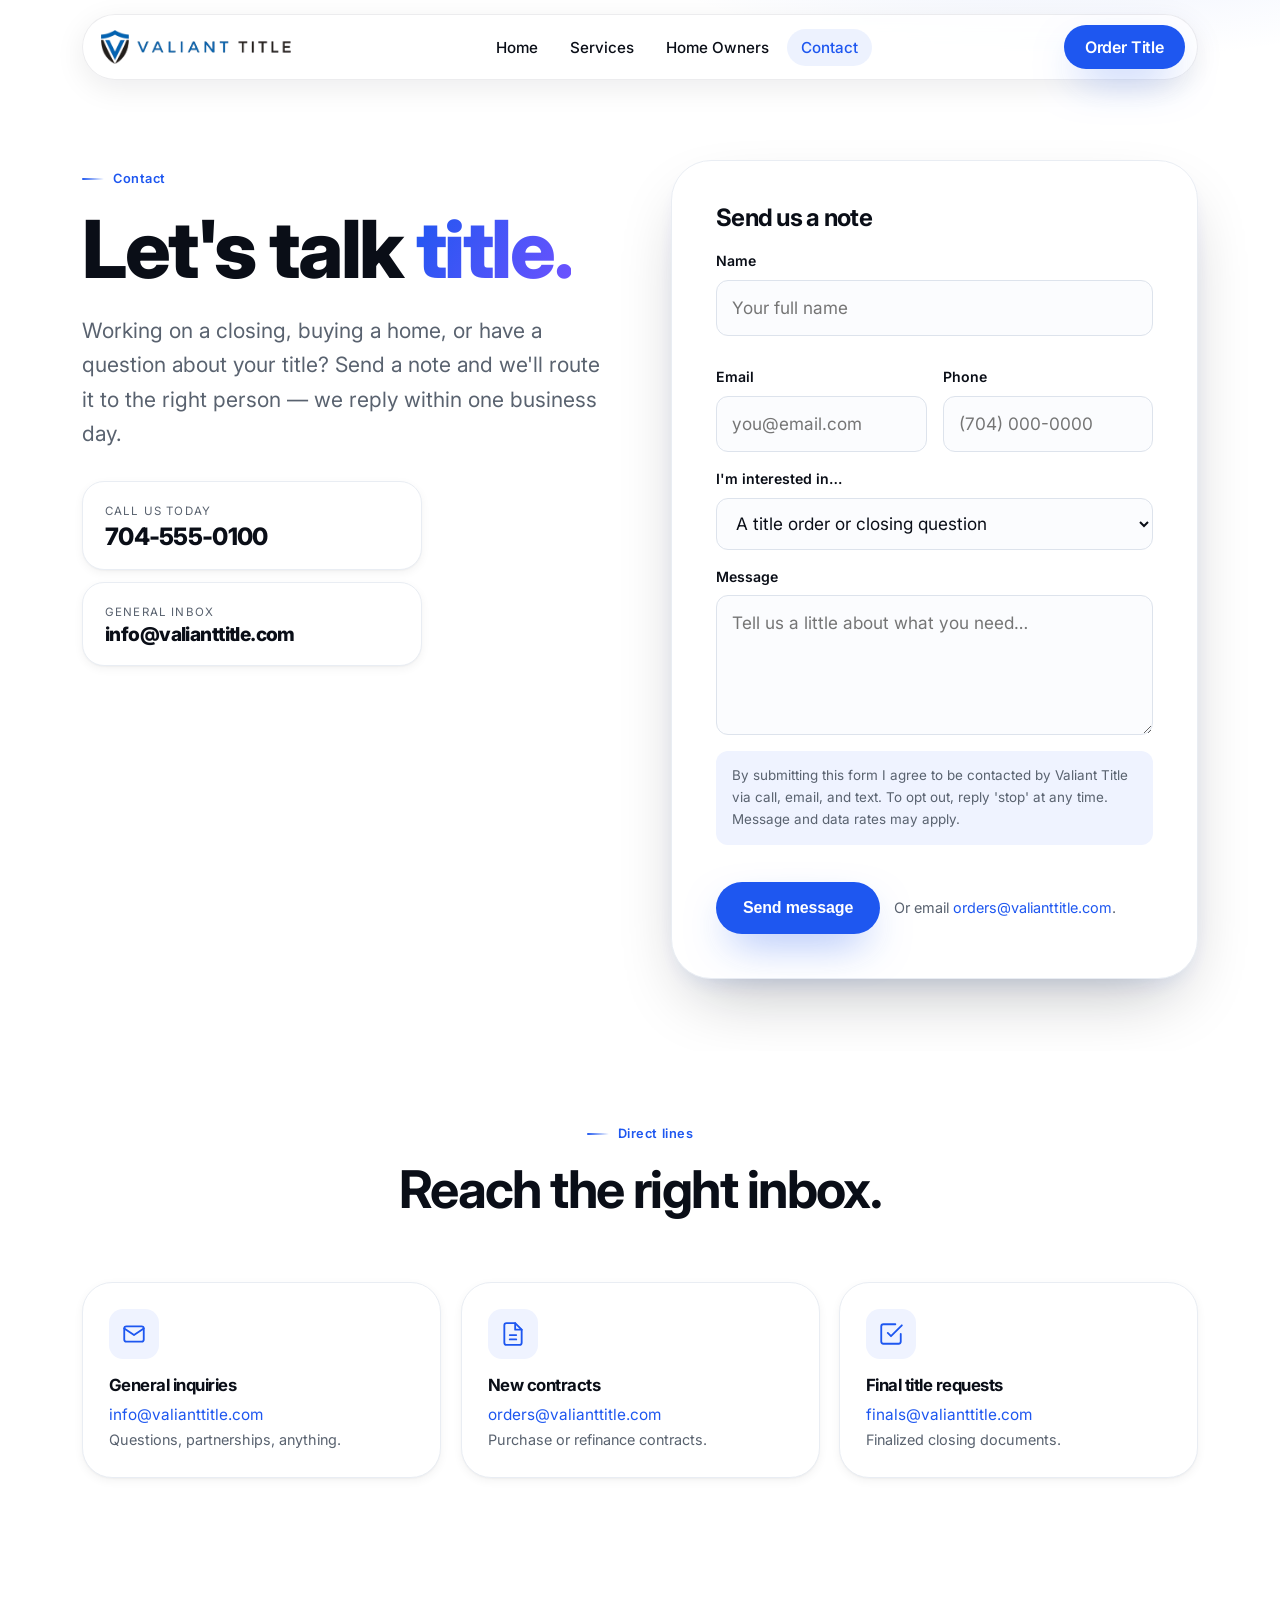
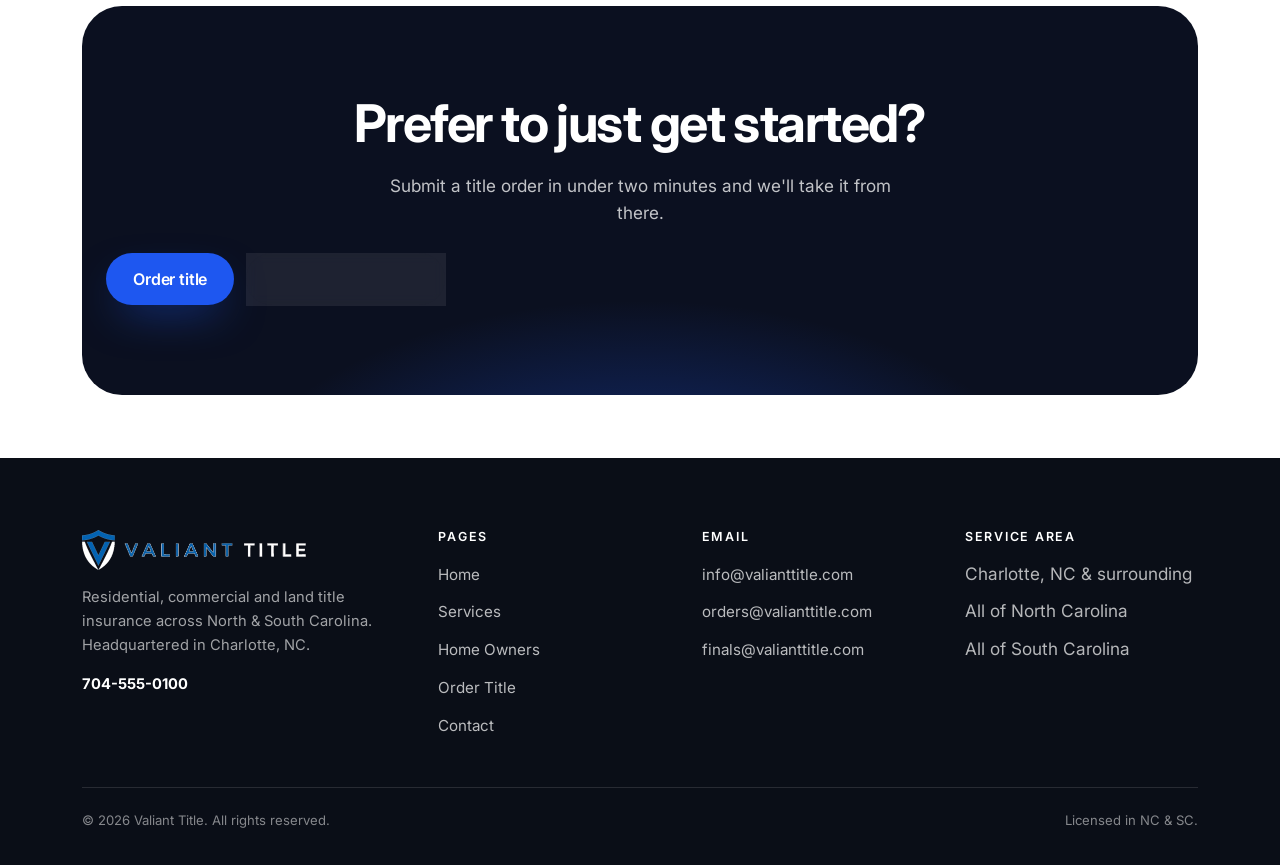
==== commit 8c0ac0c7: "Real logo + Apple-style rebuild" ====
--- a/contact.html
+++ b/contact.html
@@ -10,7 +10,7 @@
   <meta property="og:title" content="Contact Valiant Title — Charlotte, NC">
   <meta property="og:url" content="https://valianttitle.com/contact.html">
   <meta property="og:image" content="https://valianttitle.com/assets/og-contact.jpg">
-  <link rel="icon" href="assets/favicon.svg" type="image/svg+xml">
+  <link rel="icon" href="assets/favicon.png" type="image/png">
   <link rel="preconnect" href="https://fonts.googleapis.com">
   <link rel="preconnect" href="https://fonts.gstatic.com" crossorigin>
   <link href="https://fonts.googleapis.com/css2?family=Inter:wght@400;500;600;700;800&display=swap" rel="stylesheet">
--- a/styles.css
+++ b/styles.css
@@ -141,8 +141,8 @@
 }
 .site-header.is-scrolled .nav-shell { background: rgba(255,255,255,.9); box-shadow: 0 12px 34px rgba(10,14,23,.12); }
 .brand { display: inline-flex; align-items: center; }
-.brand img { height: 34px; width: auto; }
-@media (min-width:768px){ .brand img { height: 38px; } }
+.brand img { height: 30px; width: auto; }
+@media (min-width:768px){ .brand img { height: 34px; } }
 .nav { display: none; }
 .nav ul { display: flex; align-items: center; gap: 4px; list-style: none; margin: 0; padding: 0; }
 .nav a { color: var(--ink); font-weight: 500; font-size: .95rem; padding: 9px 14px; border-radius: 999px; transition: background .15s ease, color .15s ease; }
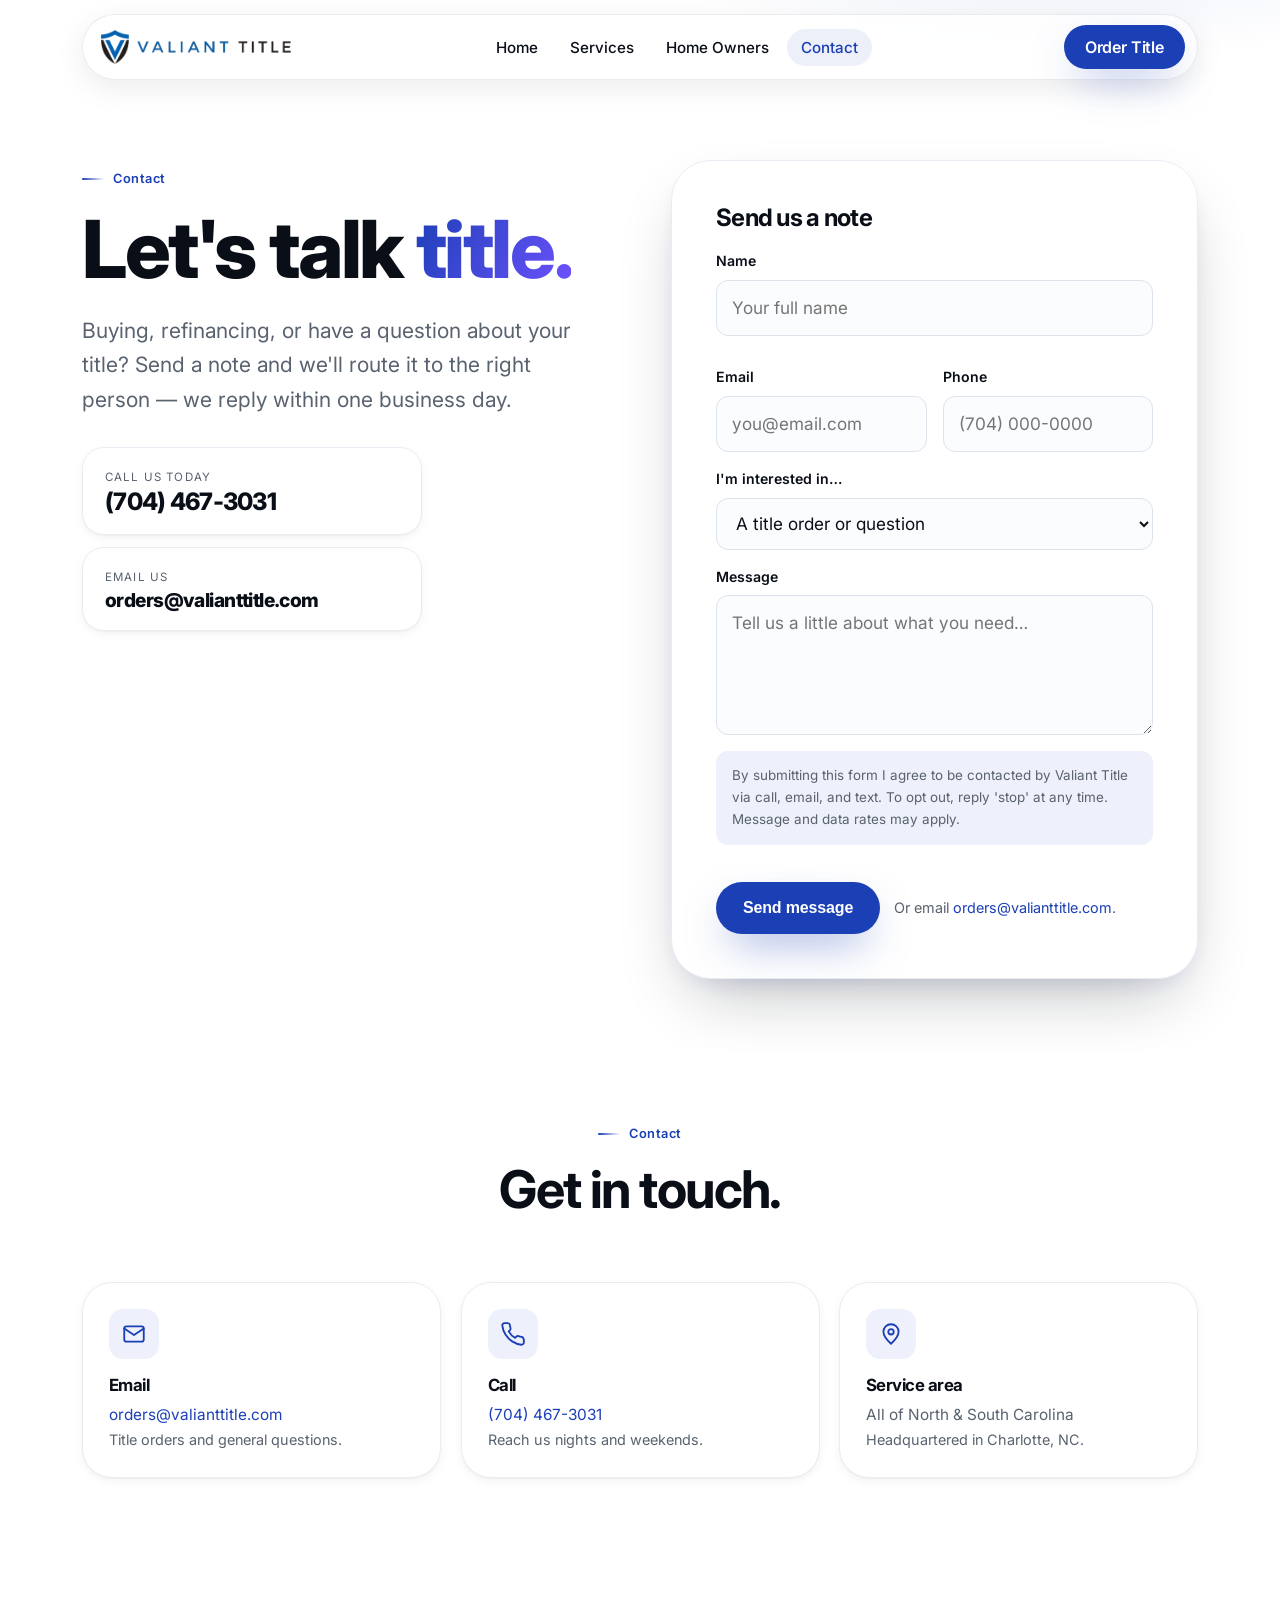
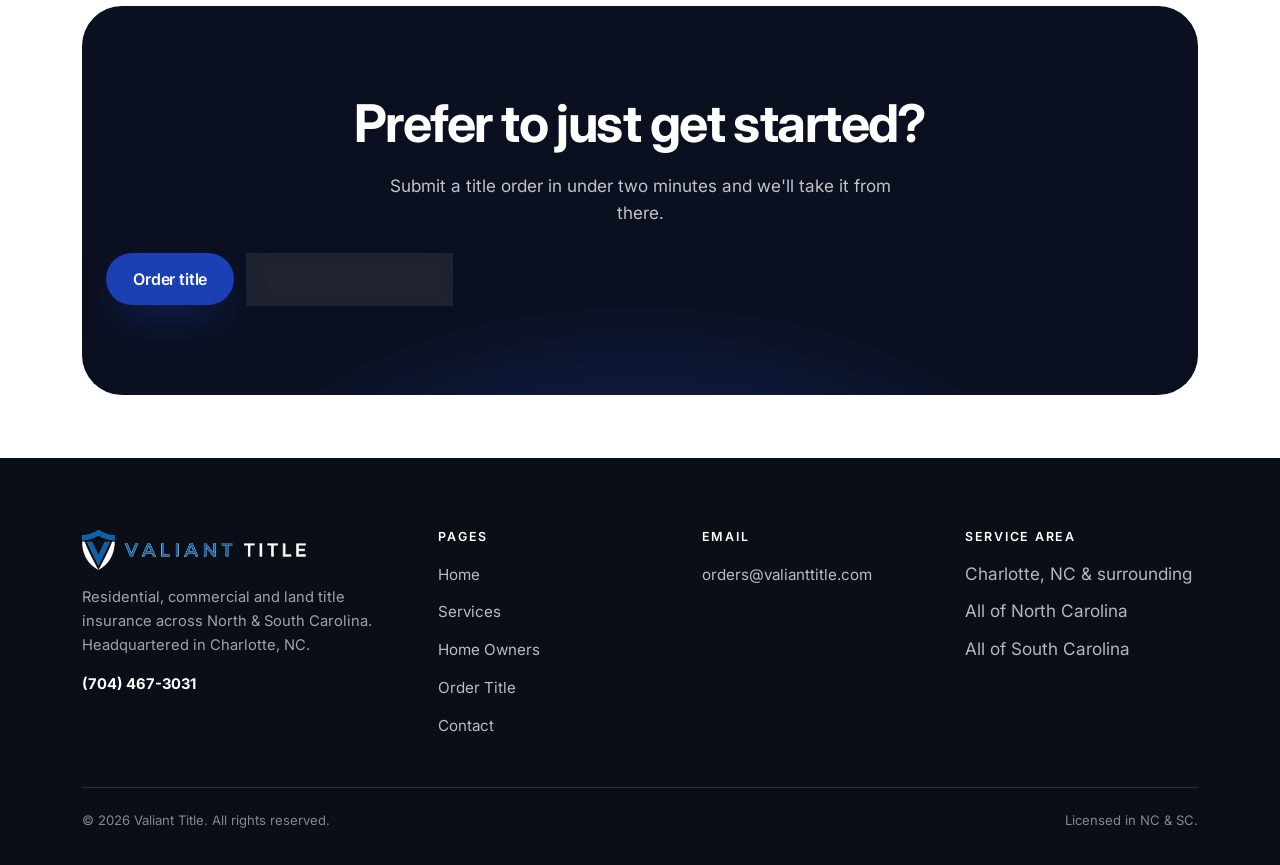
==== commit 3b30e0e1: "Real phone + email" ====
--- a/contact.html
+++ b/contact.html
@@ -3,8 +3,8 @@
 <head>
   <meta charset="UTF-8">
   <meta name="viewport" content="width=device-width, initial-scale=1, viewport-fit=cover">
-  <title>Contact Valiant Title — Charlotte, NC | Title &amp; Closing</title>
-  <meta name="description" content="Reach Valiant Title by phone or email. Serving Charlotte and all of North &amp; South Carolina. Direct contacts for orders, closings and general questions.">
+  <title>Contact Valiant Title — Charlotte, NC | Title Insurance</title>
+  <meta name="description" content="Reach Valiant Title by phone or email. Serving Charlotte and all of North &amp; South Carolina. Direct contacts for title orders and general questions.">
   <link rel="canonical" href="https://valianttitle.com/contact.html">
   <meta property="og:type" content="website">
   <meta property="og:title" content="Contact Valiant Title — Charlotte, NC">
@@ -16,7 +16,7 @@
   <link href="https://fonts.googleapis.com/css2?family=Inter:wght@400;500;600;700;800&display=swap" rel="stylesheet">
   <link rel="stylesheet" href="styles.css">
   <script type="application/ld+json">
-  {"@context":"https://schema.org","@type":"LocalBusiness","name":"Valiant Title","url":"https://valianttitle.com/","telephone":"+1-704-555-0100","email":"info@valianttitle.com","address":{"@type":"PostalAddress","addressLocality":"Charlotte","addressRegion":"NC","addressCountry":"US"},"areaServed":["North Carolina","South Carolina"]}
+  {"@context":"https://schema.org","@type":"LocalBusiness","name":"Valiant Title","url":"https://valianttitle.com/","telephone":"+1-704-467-3031","email":"orders@valianttitle.com","address":{"@type":"PostalAddress","addressLocality":"Charlotte","addressRegion":"NC","addressCountry":"US"},"areaServed":["North Carolina","South Carolina"]}
   </script>
 </head>
 <body>
@@ -55,7 +55,7 @@
       </ul>
       <div class="m-menu__foot">
         <a class="btn btn--primary" href="order-title.html">Order Title</a>
-        <p class="m-menu__contact">Call <a href="tel:+17045550100">704-555-0100</a> &middot; <a href="mailto:info@valianttitle.com">info@valianttitle.com</a></p>
+        <p class="m-menu__contact">Call <a href="tel:+17044673031">(704) 467-3031</a> &middot; <a href="mailto:orders@valianttitle.com">orders@valianttitle.com</a></p>
       </div>
     </div>
   </div>
@@ -69,10 +69,10 @@
           <div data-reveal>
             <p class="eyebrow">Contact</p>
             <h1>Let's talk <span class="grad">title.</span></h1>
-            <p class="hero__lead">Working on a closing, buying a home, or have a question about your title? Send a note and we'll route it to the right person — we reply within one business day.</p>
+            <p class="hero__lead">Buying, refinancing, or have a question about your title? Send a note and we'll route it to the right person — we reply within one business day.</p>
             <div class="stats" style="grid-template-columns:1fr; gap:12px; margin-top:8px; max-width:340px;">
-              <div class="stat" style="text-align:left; padding:20px 22px;"><span style="margin:0 0 4px; text-transform:uppercase; letter-spacing:.1em; font-size:.72rem;">Call us today</span><b style="font-size:1.5rem;"><a href="tel:+17045550100" style="color:var(--ink);">704-555-0100</a></b></div>
-              <div class="stat" style="text-align:left; padding:20px 22px;"><span style="margin:0 0 4px; text-transform:uppercase; letter-spacing:.1em; font-size:.72rem;">General inbox</span><b style="font-size:1.2rem;"><a href="mailto:info@valianttitle.com" style="color:var(--ink);">info@valianttitle.com</a></b></div>
+              <div class="stat" style="text-align:left; padding:20px 22px;"><span style="margin:0 0 4px; text-transform:uppercase; letter-spacing:.1em; font-size:.72rem;">Call us today</span><b style="font-size:1.5rem;"><a href="tel:+17044673031" style="color:var(--ink);">(704) 467-3031</a></b></div>
+              <div class="stat" style="text-align:left; padding:20px 22px;"><span style="margin:0 0 4px; text-transform:uppercase; letter-spacing:.1em; font-size:.72rem;">Email us</span><b style="font-size:1.2rem;"><a href="mailto:orders@valianttitle.com" style="color:var(--ink);">orders@valianttitle.com</a></b></div>
             </div>
           </div>
 
@@ -85,7 +85,7 @@
                 <div class="field"><label for="ct-phone">Phone</label><input id="ct-phone" name="Phone Number" type="tel" autocomplete="tel" placeholder="(704) 000-0000"></div>
               </div>
               <div class="field field--full"><label for="ct-topic">I'm interested in…</label>
-                <select id="ct-topic" name="Topic"><option>A title order or closing question</option><option>Home owner / buyer question</option><option>Commercial transaction</option><option>Something else</option></select>
+                <select id="ct-topic" name="Topic"><option>A title order or question</option><option>Home owner / buyer question</option><option>Commercial transaction</option><option>Something else</option></select>
               </div>
               <div class="field field--full"><label for="ct-message">Message</label><textarea id="ct-message" name="Message" required placeholder="Tell us a little about what you need…"></textarea></div>
               <p class="form-note">By submitting this form I agree to be contacted by Valiant Title via call, email, and text. To opt out, reply 'stop' at any time. Message and data rates may apply.</p>
@@ -100,27 +100,27 @@
     <section class="section section--tight">
       <div class="container">
         <div class="section-head center" data-reveal>
-          <p class="eyebrow">Direct lines</p>
-          <h2>Reach the right inbox.</h2>
+          <p class="eyebrow">Contact</p>
+          <h2>Get in touch.</h2>
         </div>
         <div class="bento">
           <div class="tile" data-tilt data-reveal>
             <span class="tile__icon"><svg viewBox="0 0 24 24" fill="none" stroke="currentColor" stroke-width="1.7" stroke-linecap="round" stroke-linejoin="round"><rect x="3" y="5" width="18" height="14" rx="2"/><path d="m3 7 9 6 9-6"/></svg></span>
-            <h3 style="font-size:1.05rem;">General inquiries</h3>
-            <p><a href="mailto:info@valianttitle.com">info@valianttitle.com</a></p>
-            <p class="muted" style="font-size:.9rem;">Questions, partnerships, anything.</p>
+            <h3 style="font-size:1.05rem;">Email</h3>
+            <p><a href="mailto:orders@valianttitle.com">orders@valianttitle.com</a></p>
+            <p class="muted" style="font-size:.9rem;">Title orders and general questions.</p>
           </div>
           <div class="tile" data-tilt data-reveal data-reveal-d="1">
-            <span class="tile__icon"><svg viewBox="0 0 24 24" fill="none" stroke="currentColor" stroke-width="1.7" stroke-linecap="round" stroke-linejoin="round"><path d="M14 2H6a2 2 0 0 0-2 2v16a2 2 0 0 0 2 2h12a2 2 0 0 0 2-2V8z"/><path d="M14 2v6h6M9 13h6M9 17h6"/></svg></span>
-            <h3 style="font-size:1.05rem;">New contracts</h3>
-            <p><a href="mailto:orders@valianttitle.com">orders@valianttitle.com</a></p>
-            <p class="muted" style="font-size:.9rem;">Purchase or refinance contracts.</p>
+            <span class="tile__icon"><svg viewBox="0 0 24 24" fill="none" stroke="currentColor" stroke-width="1.7" stroke-linecap="round" stroke-linejoin="round"><path d="M22 16.9v3a2 2 0 0 1-2.2 2 19.8 19.8 0 0 1-8.6-3.1 19.5 19.5 0 0 1-6-6 19.8 19.8 0 0 1-3.1-8.7A2 2 0 0 1 4.1 2h3a2 2 0 0 1 2 1.7c.1.9.3 1.8.6 2.7a2 2 0 0 1-.5 2.1L8 9.6a16 16 0 0 0 6 6l1.1-1.1a2 2 0 0 1 2.1-.5c.9.3 1.8.5 2.7.6a2 2 0 0 1 1.7 2Z"/></svg></span>
+            <h3 style="font-size:1.05rem;">Call</h3>
+            <p><a href="tel:+17044673031">(704) 467-3031</a></p>
+            <p class="muted" style="font-size:.9rem;">Reach us nights and weekends.</p>
           </div>
           <div class="tile" data-tilt data-reveal data-reveal-d="2">
-            <span class="tile__icon"><svg viewBox="0 0 24 24" fill="none" stroke="currentColor" stroke-width="1.7" stroke-linecap="round" stroke-linejoin="round"><path d="M9 11l3 3L22 4"/><path d="M21 12v7a2 2 0 0 1-2 2H5a2 2 0 0 1-2-2V5a2 2 0 0 1 2-2h11"/></svg></span>
-            <h3 style="font-size:1.05rem;">Final title requests</h3>
-            <p><a href="mailto:finals@valianttitle.com">finals@valianttitle.com</a></p>
-            <p class="muted" style="font-size:.9rem;">Finalized closing documents.</p>
+            <span class="tile__icon"><svg viewBox="0 0 24 24" fill="none" stroke="currentColor" stroke-width="1.7" stroke-linecap="round" stroke-linejoin="round"><path d="M12 21s-7-6.3-7-11a7 7 0 0 1 14 0c0 4.7-7 11-7 11Z"/><circle cx="12" cy="10" r="2.5"/></svg></span>
+            <h3 style="font-size:1.05rem;">Service area</h3>
+            <p>All of North &amp; South Carolina</p>
+            <p class="muted" style="font-size:.9rem;">Headquartered in Charlotte, NC.</p>
           </div>
         </div>
       </div>
@@ -134,7 +134,7 @@
           <p>Submit a title order in under two minutes and we'll take it from there.</p>
           <div class="btn-row center" style="margin-top:26px;">
             <a class="btn btn--primary" href="order-title.html">Order title</a>
-            <a class="btn btn--ghost-light" href="tel:+17045550100">Call 704-555-0100</a>
+            <a class="btn btn--ghost-light" href="tel:+17044673031">Call (704) 467-3031</a>
           </div>
         </div>
       </div>
@@ -148,10 +148,10 @@
         <div class="footer__brand">
           <img src="assets/valiant-logo-light.png" alt="Valiant Title">
           <p>Residential, commercial and land title insurance across North &amp; South Carolina. Headquartered in Charlotte, NC.</p>
-          <p><strong style="color:#fff;">704-555-0100</strong></p>
+          <p><strong style="color:#fff;">(704) 467-3031</strong></p>
         </div>
         <div><h4>Pages</h4><ul><li><a href="index.html">Home</a></li><li><a href="services.html">Services</a></li><li><a href="home-owners.html">Home Owners</a></li><li><a href="order-title.html">Order Title</a></li><li><a href="contact.html">Contact</a></li></ul></div>
-        <div><h4>Email</h4><ul><li><a href="mailto:info@valianttitle.com">info@valianttitle.com</a></li><li><a href="mailto:orders@valianttitle.com">orders@valianttitle.com</a></li><li><a href="mailto:finals@valianttitle.com">finals@valianttitle.com</a></li></ul></div>
+        <div><h4>Email</h4><ul><li><a href="mailto:orders@valianttitle.com">orders@valianttitle.com</a></li></ul></div>
         <div><h4>Service Area</h4><ul><li>Charlotte, NC &amp; surrounding</li><li>All of North Carolina</li><li>All of South Carolina</li></ul></div>
       </div>
       <div class="footer__bottom"><span>© <span id="year"></span> Valiant Title. All rights reserved.</span><span>Licensed in NC &amp; SC.</span></div>
--- a/styles.css
+++ b/styles.css
@@ -10,11 +10,11 @@
   --ink-soft:      #141a29;
   --ink-panel:     #0b1020;   /* dark section bg */
 
-  --blue:          #1e57f0;   /* electric royal blue */
-  --blue-600:      #1646cf;
-  --blue-400:      #4f7bf5;
-  --blue-050:      #eff3ff;
-  --blue-100:      #dbe6ff;
+  --blue:          #1b3fb5;   /* deep royal blue */
+  --blue-600:      #142e88;
+  --blue-400:      #5878e0;
+  --blue-050:      #eef1fb;
+  --blue-100:      #d6ddf4;
 
   --muted:         #59626f;
   --muted-2:       #8b94a3;
@@ -29,8 +29,8 @@
 
   --shadow-1: 0 1px 2px rgba(10,14,23,.04), 0 3px 10px rgba(10,14,23,.05);
   --shadow-2: 0 10px 28px rgba(10,14,23,.09), 0 2px 8px rgba(10,14,23,.05);
-  --shadow-float: 0 30px 70px -24px rgba(10,14,23,.32), 0 10px 30px -16px rgba(30,87,240,.20);
-  --shadow-blue: 0 18px 44px -14px rgba(30,87,240,.55);
+  --shadow-float: 0 30px 70px -24px rgba(10,14,23,.32), 0 10px 30px -16px rgba(27,63,181,.20);
+  --shadow-blue: 0 18px 44px -14px rgba(27,63,181,.55);
 
   --font: "Inter", system-ui, -apple-system, "Segoe UI", Roboto, "Helvetica Neue", Arial, sans-serif;
   --header-h: 74px;
@@ -146,7 +146,7 @@
 .nav { display: none; }
 .nav ul { display: flex; align-items: center; gap: 4px; list-style: none; margin: 0; padding: 0; }
 .nav a { color: var(--ink); font-weight: 500; font-size: .95rem; padding: 9px 14px; border-radius: 999px; transition: background .15s ease, color .15s ease; }
-.nav a:hover, .nav a[aria-current="page"] { background: rgba(30,87,240,.08); color: var(--blue); text-decoration: none; }
+.nav a:hover, .nav a[aria-current="page"] { background: rgba(27,63,181,.08); color: var(--blue); text-decoration: none; }
 .nav-cta { display: none; }
 @media (min-width: 980px) { .nav { display: block; } .nav-cta { display: inline-flex; } }
 .nav-toggle {
@@ -180,7 +180,7 @@
 .hero::before {
   content: ""; position: absolute; z-index: 0; inset: -20% -10% auto -10%; height: 620px;
   background:
-    radial-gradient(60% 60% at 78% 8%, rgba(30,87,240,.14) 0%, transparent 60%),
+    radial-gradient(60% 60% at 78% 8%, rgba(27,63,181,.14) 0%, transparent 60%),
     radial-gradient(46% 50% at 8% 4%, rgba(111,82,255,.10) 0%, transparent 60%);
   pointer-events: none;
 }
@@ -277,7 +277,7 @@
 .panel { position: relative; background: var(--ink-panel); color: #fff; overflow: hidden; }
 .panel::before {
   content: ""; position: absolute; inset: -30% -10% auto -10%; height: 560px; pointer-events: none;
-  background: radial-gradient(50% 60% at 50% 0%, rgba(30,87,240,.34) 0%, transparent 62%);
+  background: radial-gradient(50% 60% at 50% 0%, rgba(27,63,181,.34) 0%, transparent 62%);
 }
 .panel h2, .panel h3 { color: #fff; }
 .panel .eyebrow { color: var(--blue-400); }
@@ -316,7 +316,7 @@
 .check li { position: relative; padding-left: 34px; color: var(--ink); }
 .check li::before {
   content: ""; position: absolute; left: 0; top: 1px; width: 22px; height: 22px; border-radius: 999px;
-  background: var(--blue-050) url("data:image/svg+xml;utf8,<svg xmlns='http://www.w3.org/2000/svg' viewBox='0 0 24 24' fill='none' stroke='%231e57f0' stroke-width='3' stroke-linecap='round' stroke-linejoin='round'><polyline points='4 12 10 18 20 7'/></svg>") center / 14px no-repeat;
+  background: var(--blue-050) url("data:image/svg+xml;utf8,<svg xmlns='http://www.w3.org/2000/svg' viewBox='0 0 24 24' fill='none' stroke='%231b3fb5' stroke-width='3' stroke-linecap='round' stroke-linejoin='round'><polyline points='4 12 10 18 20 7'/></svg>") center / 14px no-repeat;
 }
 
 /* ---------- Accordion ---------- */
@@ -345,7 +345,7 @@
   background: #fbfcfe; border: 1px solid var(--line-2); border-radius: 12px; transition: border-color .15s ease, box-shadow .15s ease, background .15s ease;
 }
 .field textarea { min-height: 140px; resize: vertical; }
-.field input:focus, .field select:focus, .field textarea:focus { outline: none; background:#fff; border-color: var(--blue); box-shadow: 0 0 0 4px rgba(30,87,240,.14); }
+.field input:focus, .field select:focus, .field textarea:focus { outline: none; background:#fff; border-color: var(--blue); box-shadow: 0 0 0 4px rgba(27,63,181,.14); }
 .field .hint { font-size: .8rem; color: var(--muted); }
 .form-note { font-size: .84rem; color: var(--muted); background: var(--blue-050); border-radius: 12px; padding: 14px 16px; }
 .form-actions { display: flex; flex-wrap: wrap; align-items: center; gap: 14px; margin-top: 8px; }
@@ -355,7 +355,7 @@
   position: relative; overflow: hidden; border-radius: var(--radius-2xl);
   background: var(--ink-panel); color: #fff; text-align: center; padding: clamp(48px, 7vw, 92px) 24px;
 }
-.cta::before { content: ""; position: absolute; inset: auto -10% -40% -10%; height: 480px; background: radial-gradient(50% 80% at 50% 100%, rgba(30,87,240,.5) 0%, transparent 65%); }
+.cta::before { content: ""; position: absolute; inset: auto -10% -40% -10%; height: 480px; background: radial-gradient(50% 80% at 50% 100%, rgba(27,63,181,.5) 0%, transparent 65%); }
 .cta > * { position: relative; z-index: 1; }
 .cta h2 { color: #fff; }
 .cta p { color: rgba(255,255,255,.75); max-width: 48ch; margin-inline: auto; }
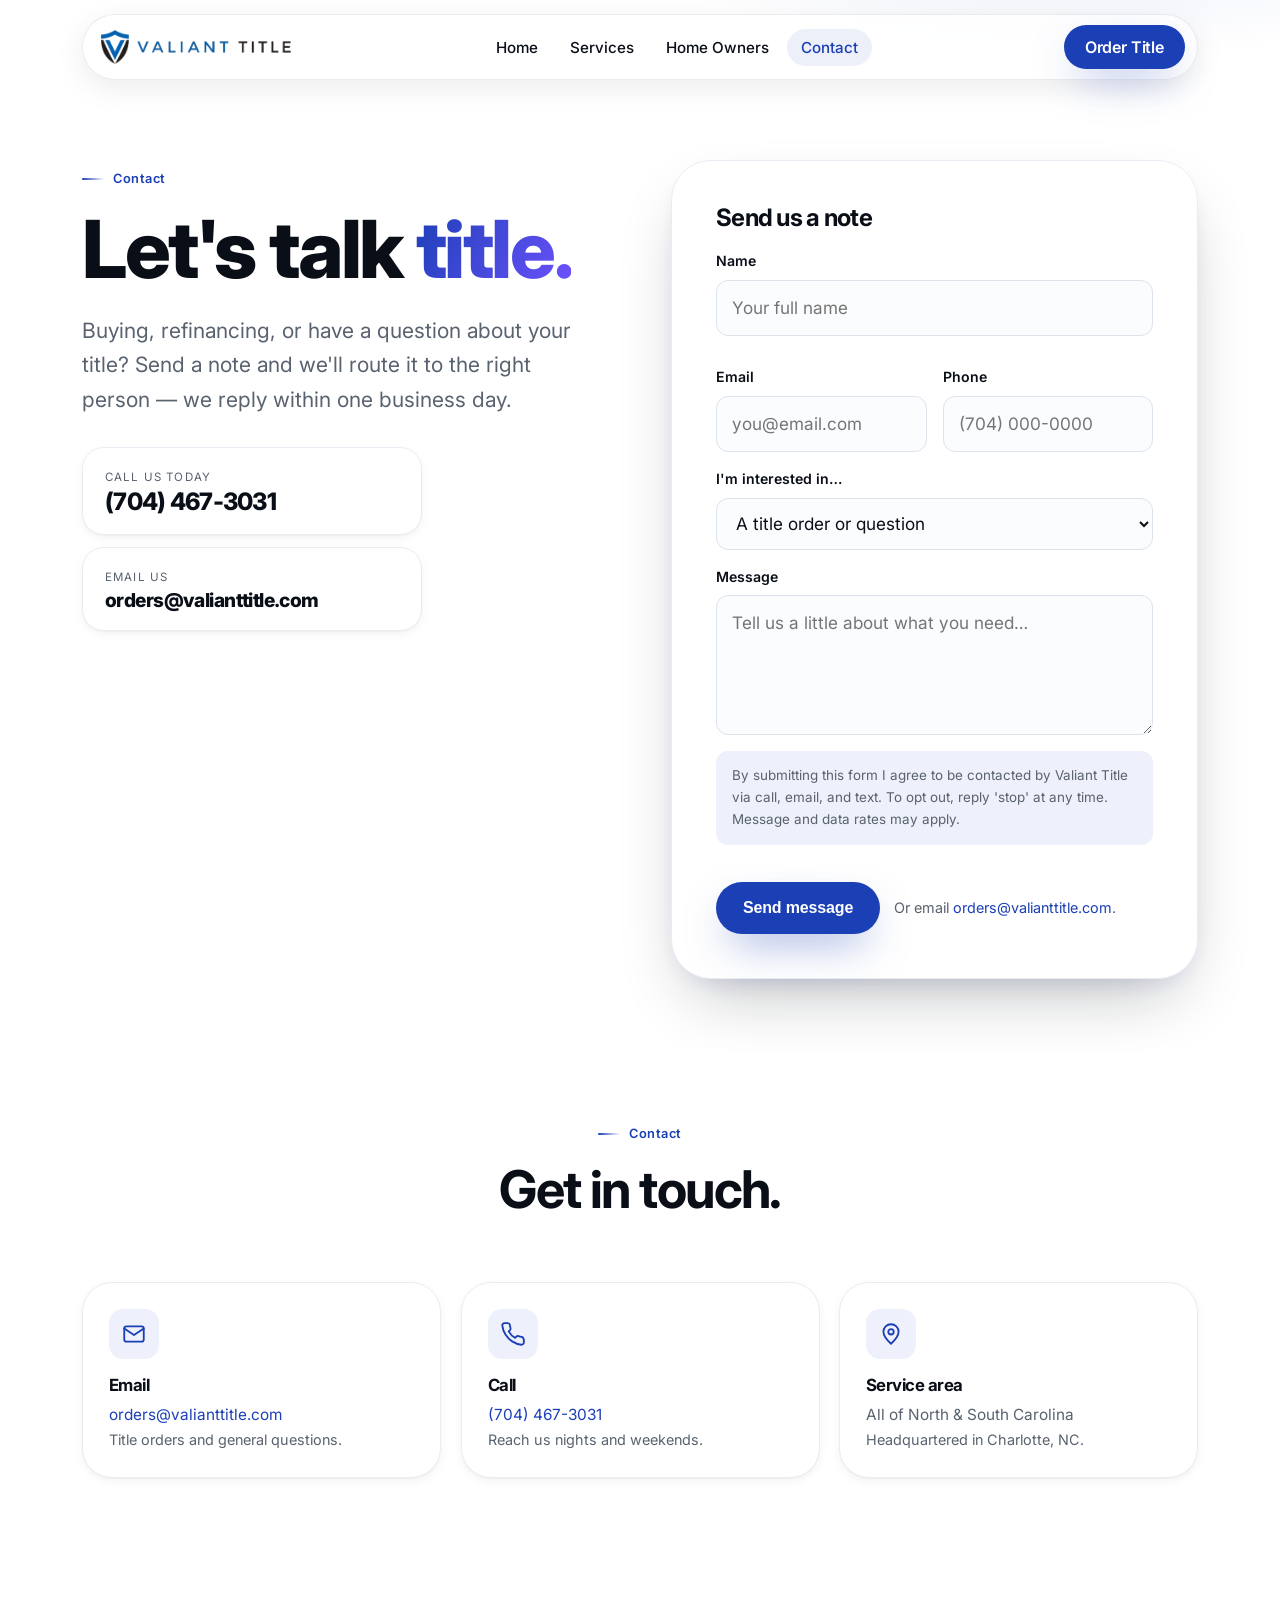
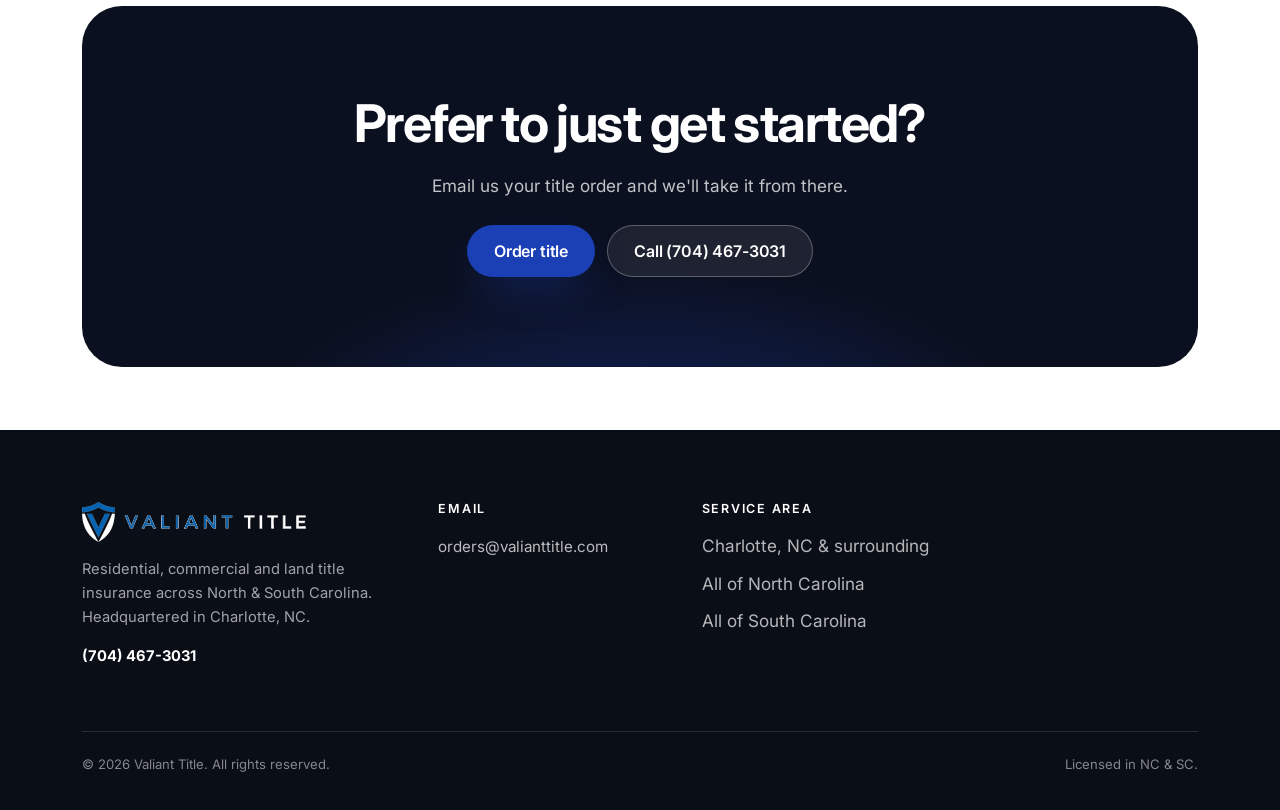
==== commit 977f706f: "Order Title opens email; center CTA; trim hero meta" ====
--- a/contact.html
+++ b/contact.html
@@ -34,7 +34,7 @@
           </ul>
         </nav>
         <div style="display:flex; align-items:center; gap:10px;">
-          <a class="btn btn--primary nav-cta" href="order-title.html" style="min-height:44px; padding:0 20px;">Order Title</a>
+          <a class="btn btn--primary nav-cta" href="mailto:orders@valianttitle.com?subject=Title%20Order" style="min-height:44px; padding:0 20px;">Order Title</a>
           <button class="nav-toggle" data-nav-toggle aria-label="Open menu" aria-expanded="false"><span></span><span></span><span></span></button>
         </div>
       </div>
@@ -54,7 +54,7 @@
         <li><a href="contact.html">Contact</a></li>
       </ul>
       <div class="m-menu__foot">
-        <a class="btn btn--primary" href="order-title.html">Order Title</a>
+        <a class="btn btn--primary" href="mailto:orders@valianttitle.com?subject=Title%20Order">Order Title</a>
         <p class="m-menu__contact">Call <a href="tel:+17044673031">(704) 467-3031</a> &middot; <a href="mailto:orders@valianttitle.com">orders@valianttitle.com</a></p>
       </div>
     </div>
@@ -131,9 +131,9 @@
       <div class="container">
         <div class="cta" data-reveal>
           <h2>Prefer to just get started?</h2>
-          <p>Submit a title order in under two minutes and we'll take it from there.</p>
+          <p>Email us your title order and we'll take it from there.</p>
           <div class="btn-row center" style="margin-top:26px;">
-            <a class="btn btn--primary" href="order-title.html">Order title</a>
+            <a class="btn btn--primary" href="mailto:orders@valianttitle.com?subject=Title%20Order">Order title</a>
             <a class="btn btn--ghost-light" href="tel:+17044673031">Call (704) 467-3031</a>
           </div>
         </div>
@@ -150,7 +150,6 @@
           <p>Residential, commercial and land title insurance across North &amp; South Carolina. Headquartered in Charlotte, NC.</p>
           <p><strong style="color:#fff;">(704) 467-3031</strong></p>
         </div>
-        <div><h4>Pages</h4><ul><li><a href="index.html">Home</a></li><li><a href="services.html">Services</a></li><li><a href="home-owners.html">Home Owners</a></li><li><a href="order-title.html">Order Title</a></li><li><a href="contact.html">Contact</a></li></ul></div>
         <div><h4>Email</h4><ul><li><a href="mailto:orders@valianttitle.com">orders@valianttitle.com</a></li></ul></div>
         <div><h4>Service Area</h4><ul><li>Charlotte, NC &amp; surrounding</li><li>All of North Carolina</li><li>All of South Carolina</li></ul></div>
       </div>
--- a/styles.css
+++ b/styles.css
@@ -380,3 +380,6 @@
 @media (prefers-reduced-motion: reduce){ [data-reveal]{ opacity:1 !important; transform:none !important; } }
 
 .sr-only { position:absolute; width:1px; height:1px; padding:0; margin:-1px; overflow:hidden; clip:rect(0,0,0,0); white-space:nowrap; border:0; }
+
+/* CTA button row centering (element carries both .btn-row and .center) */
+.cta .btn-row, .btn-row.center { justify-content: center; }
